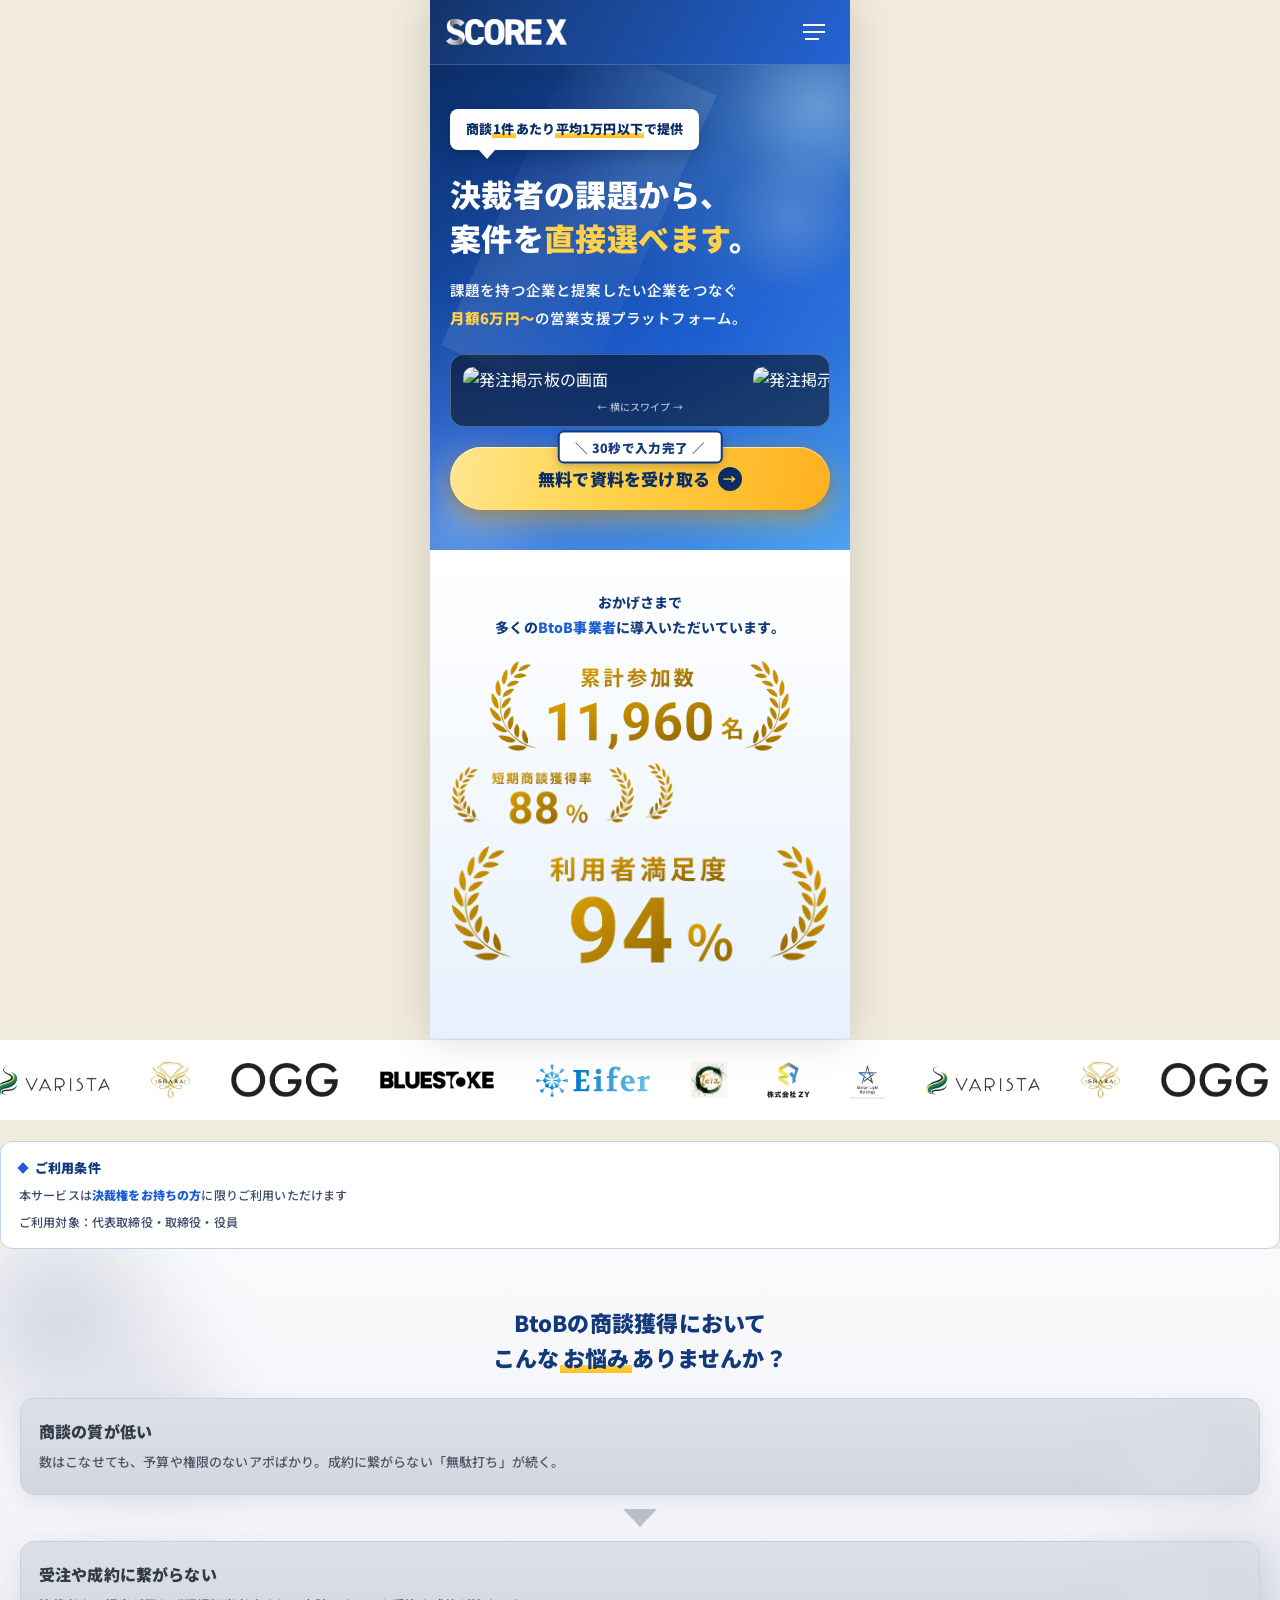
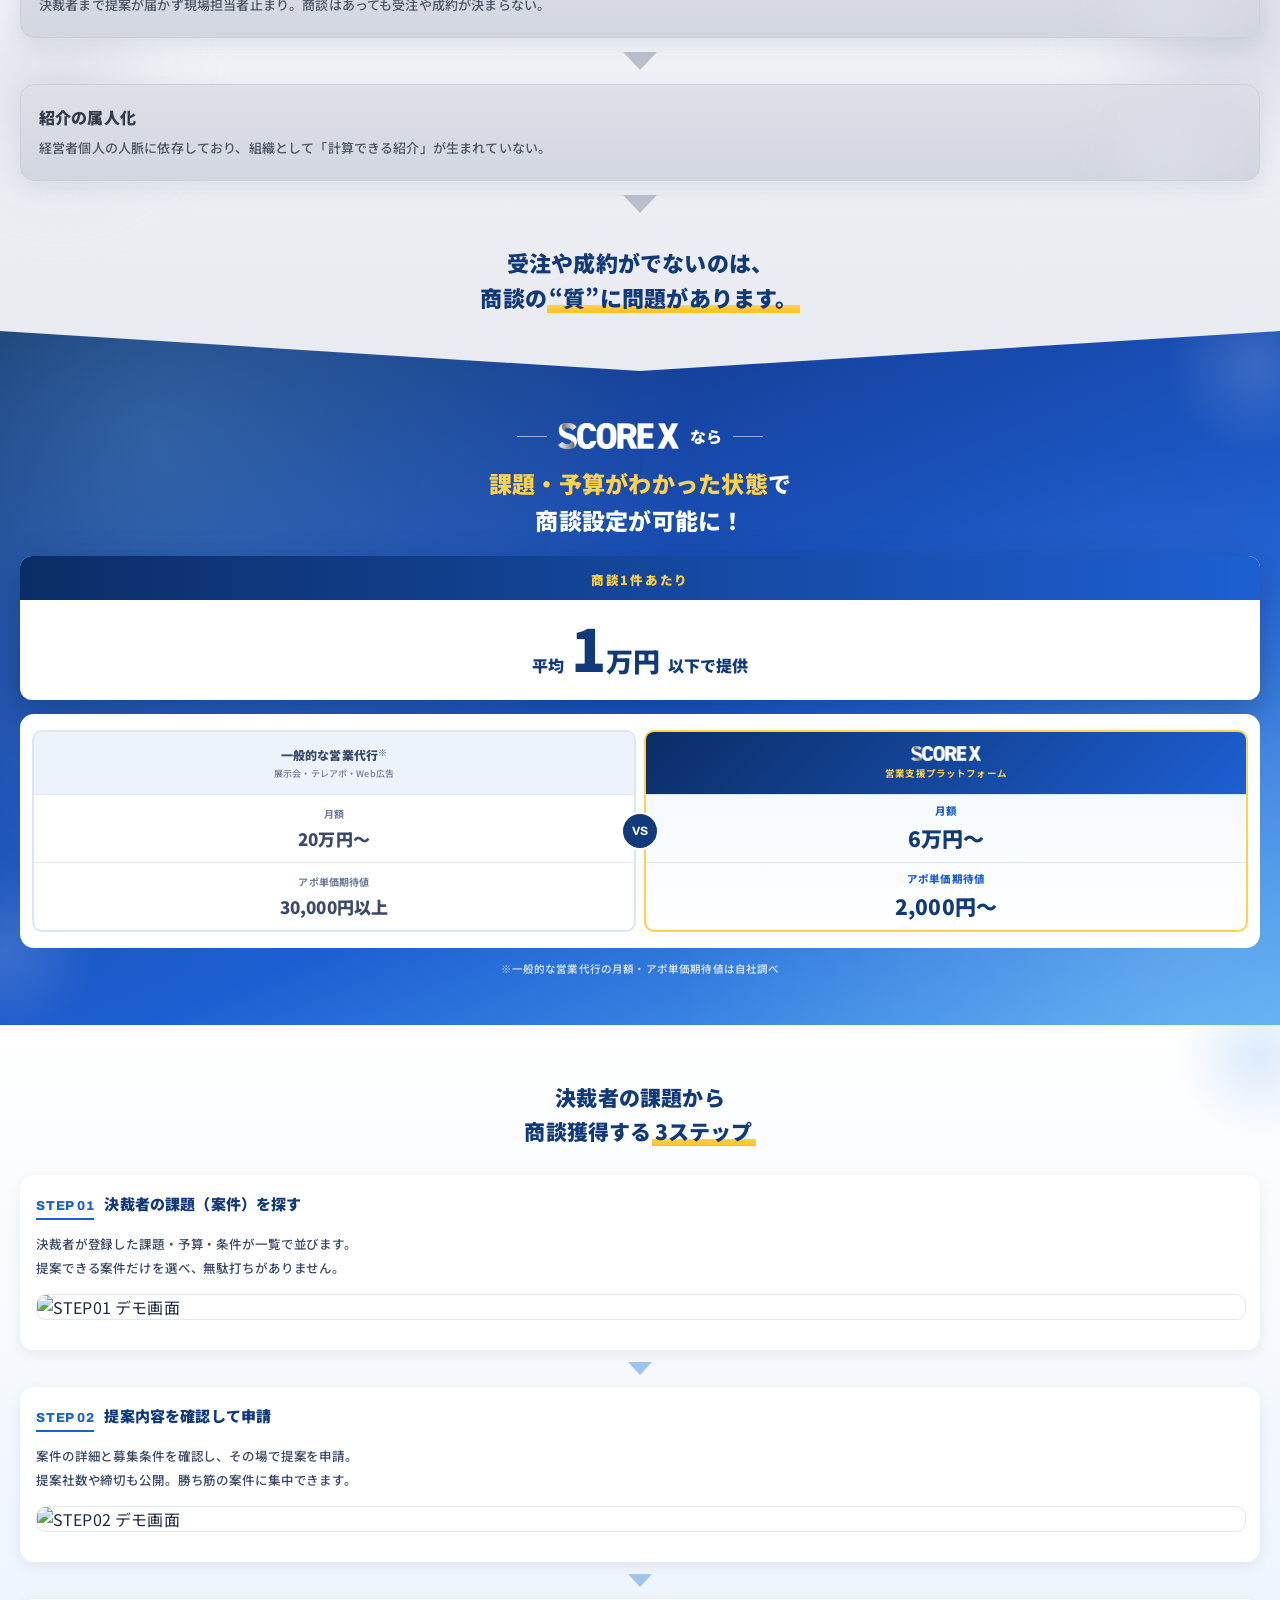
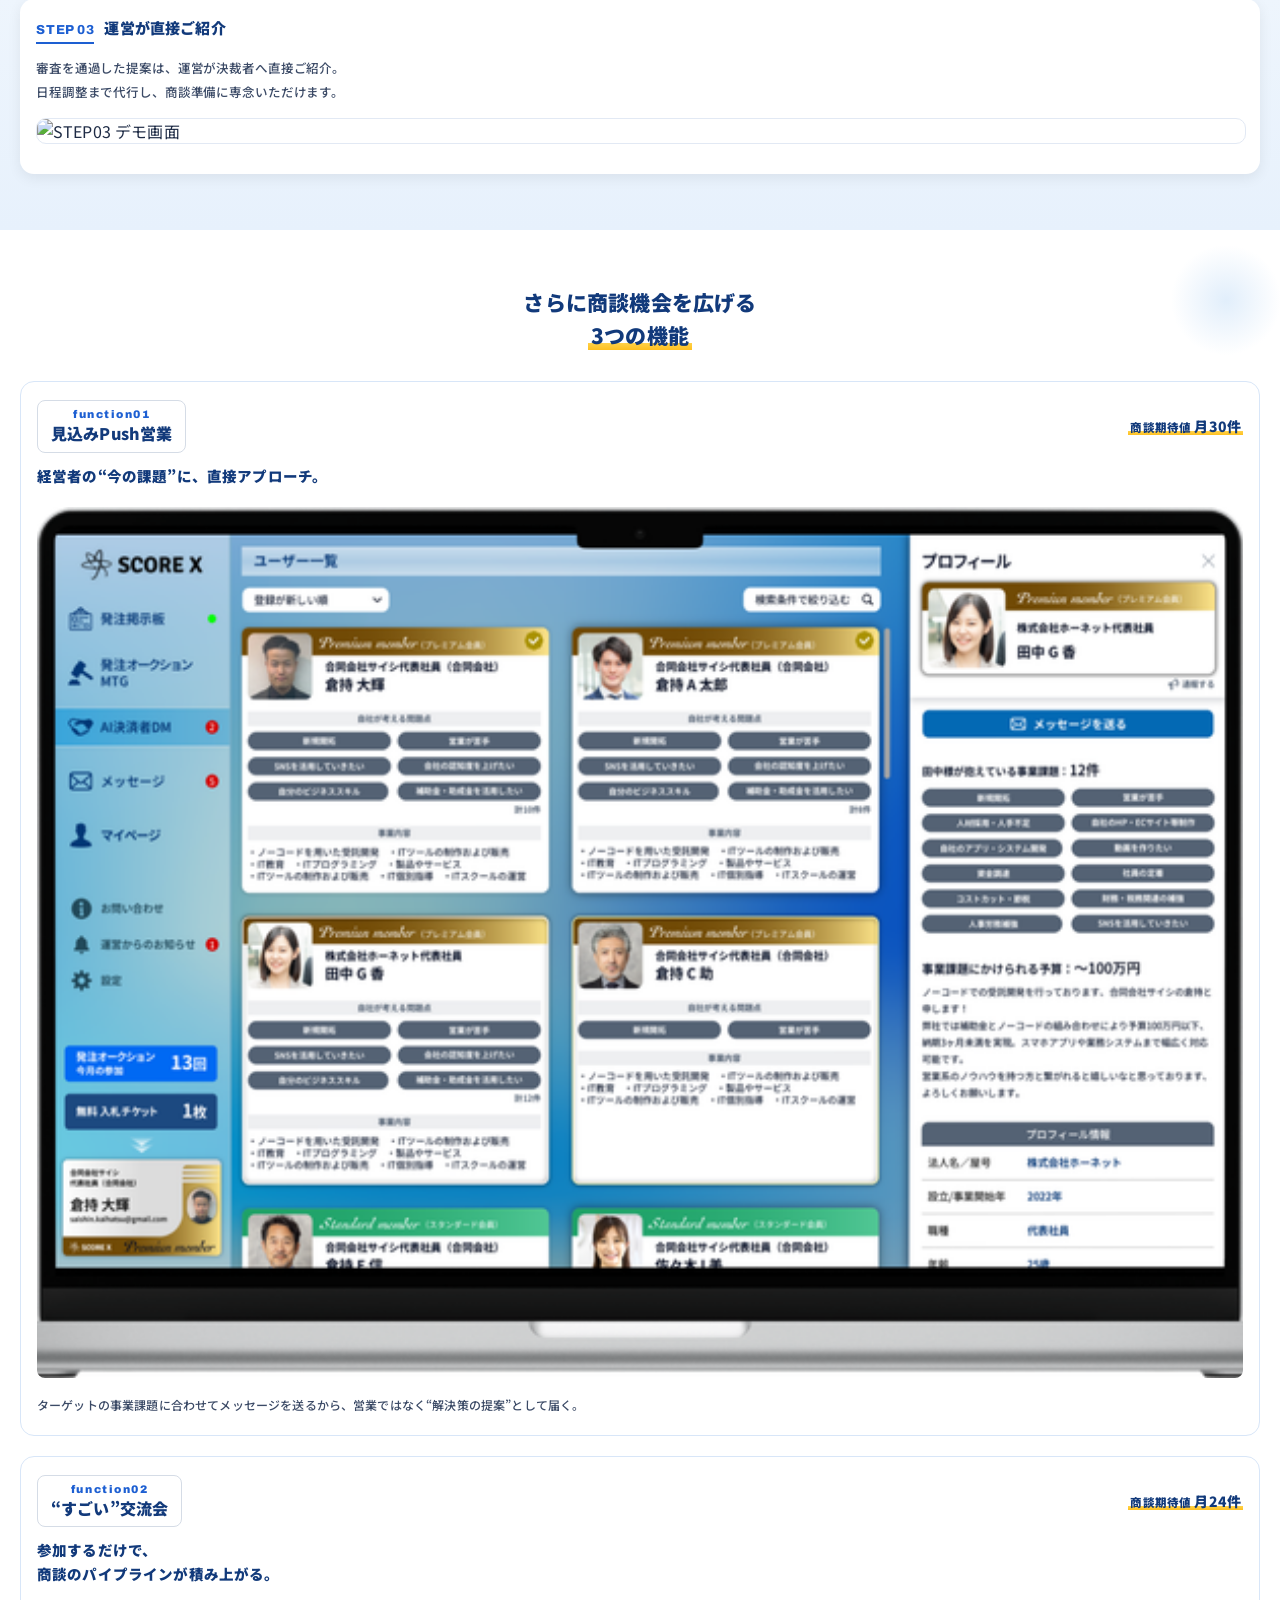
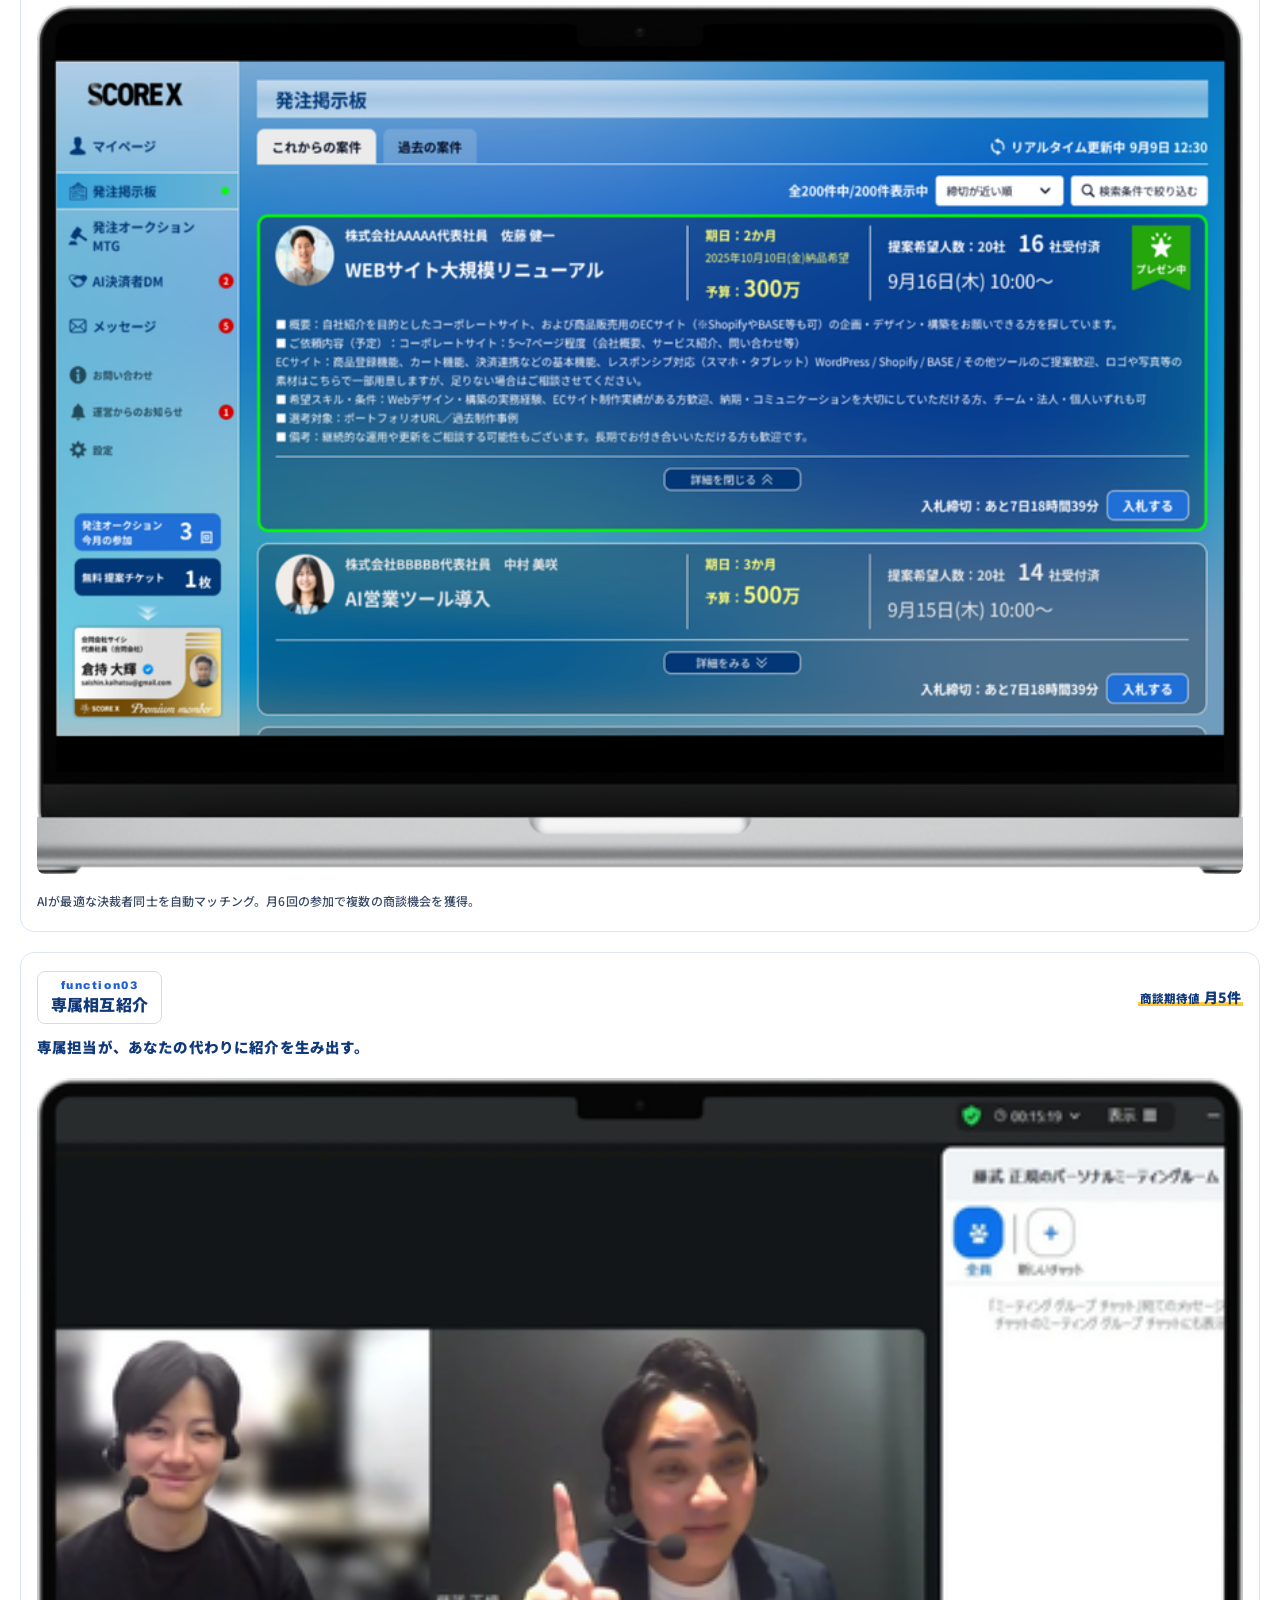
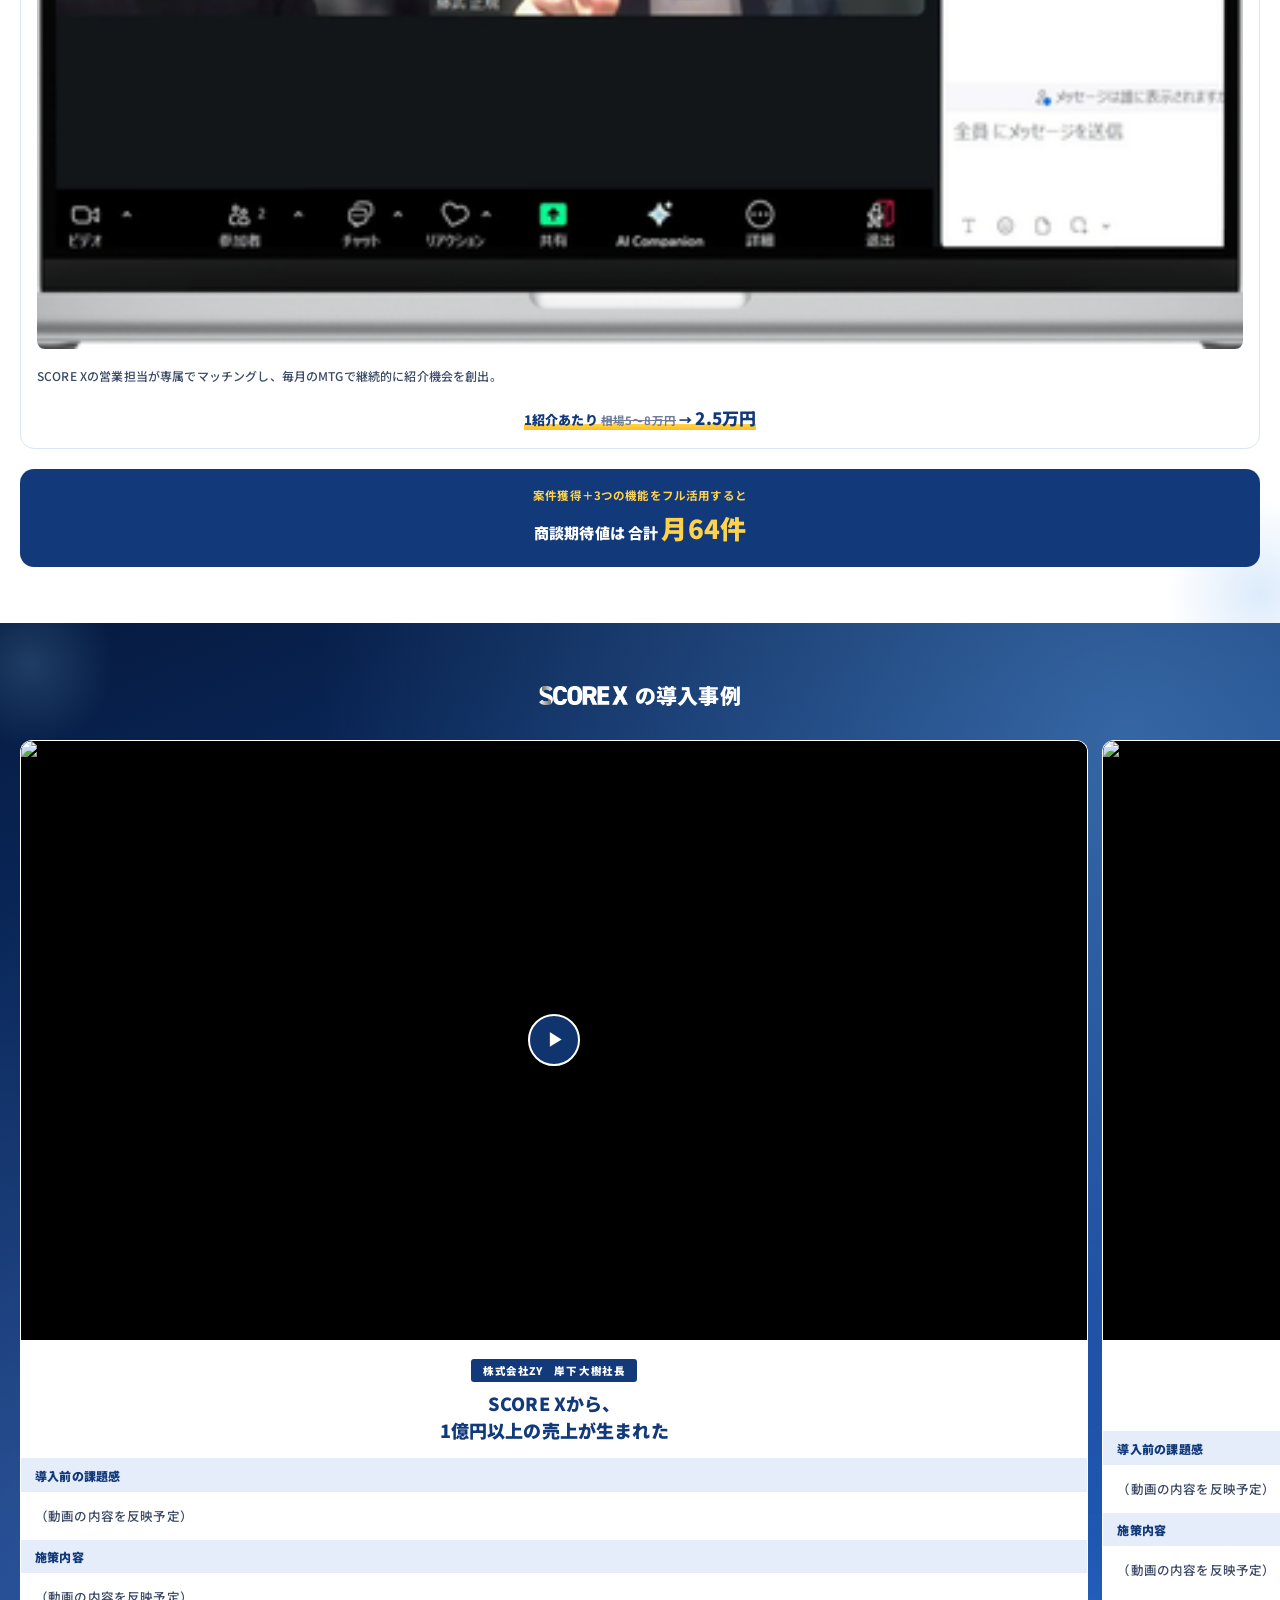
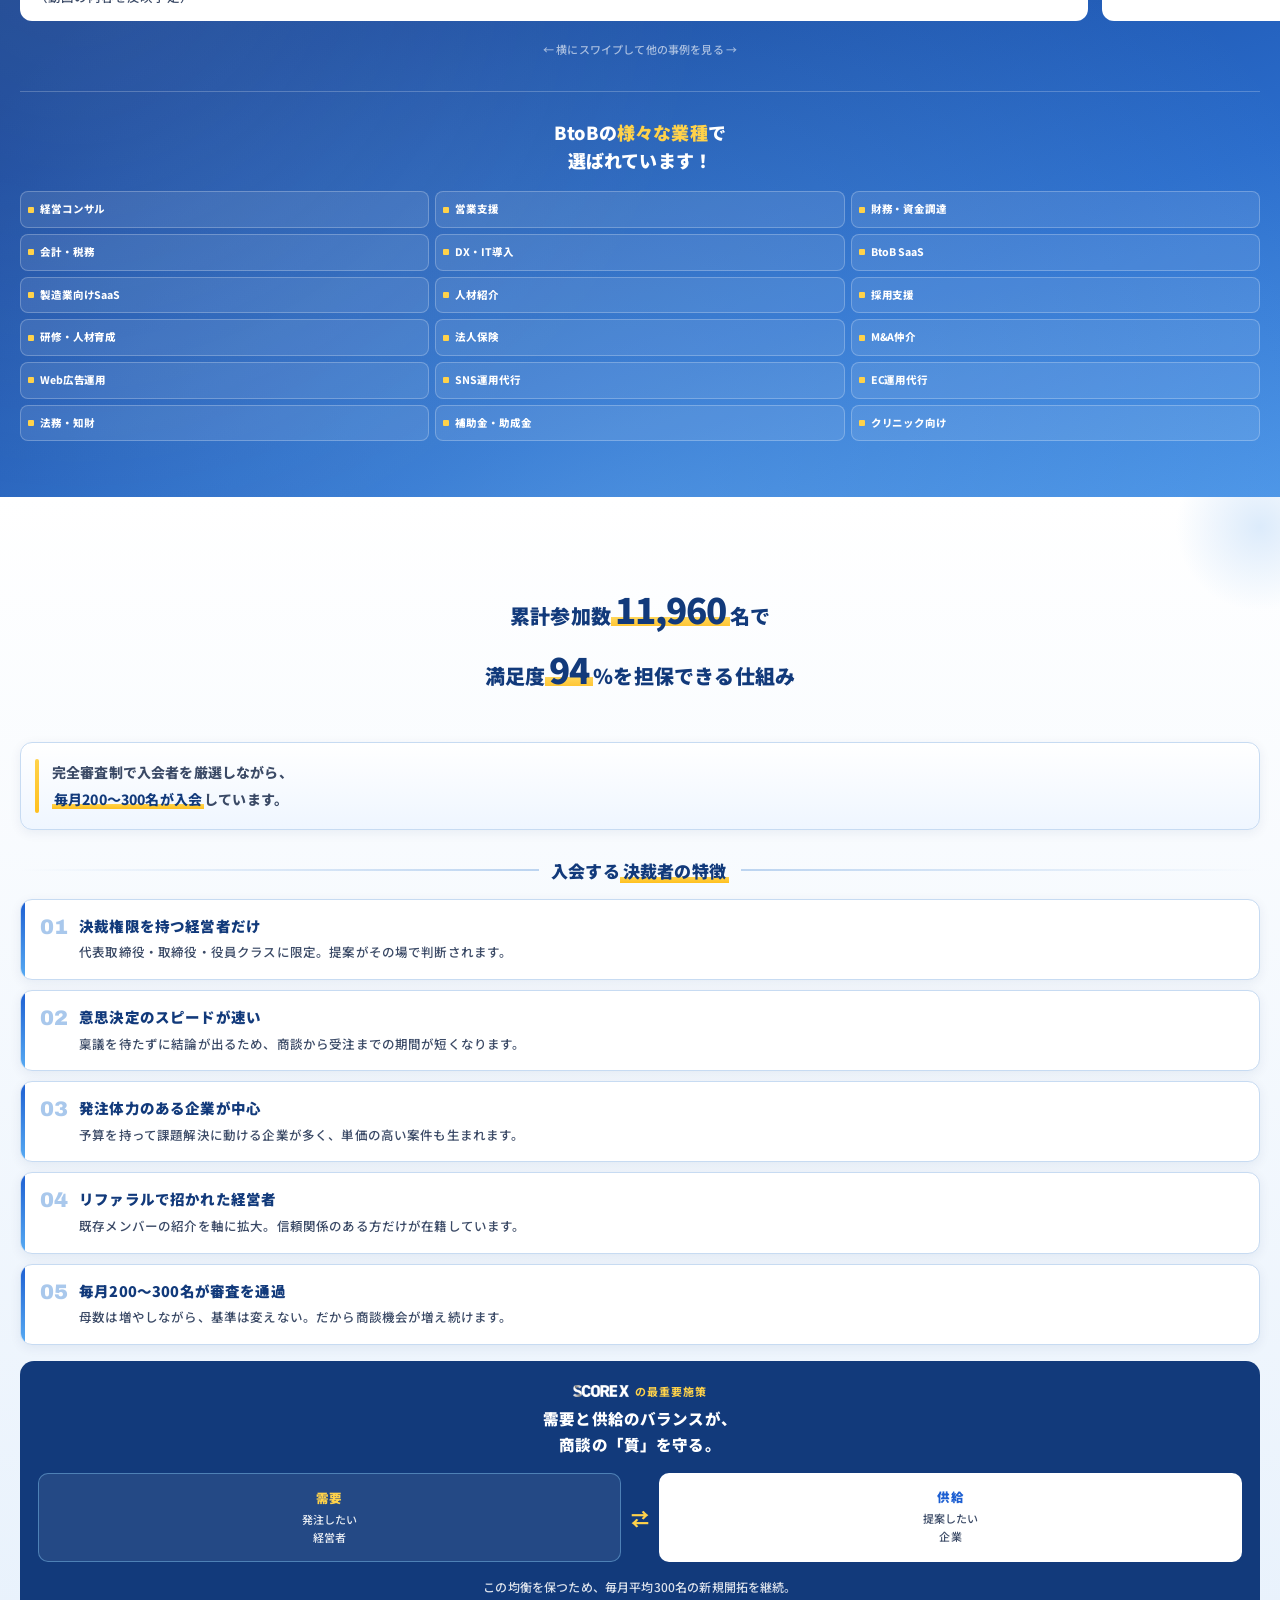
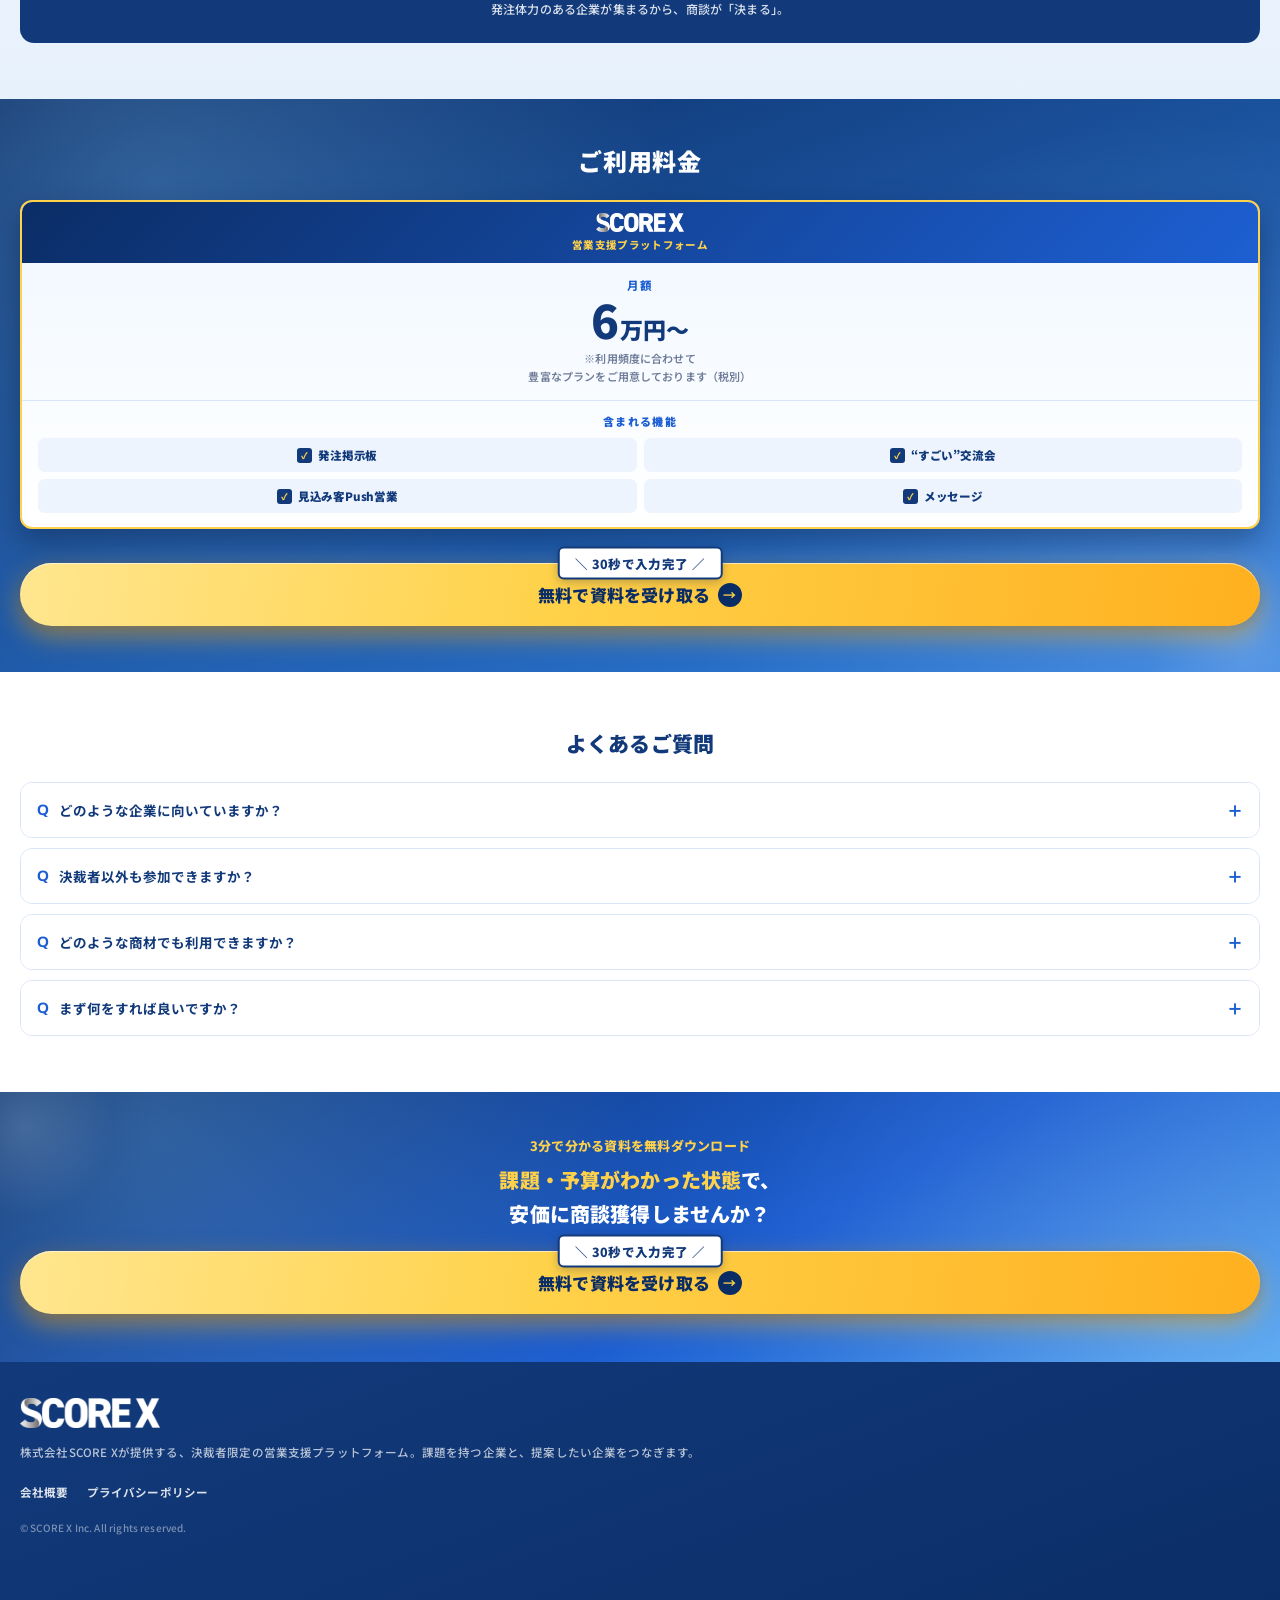
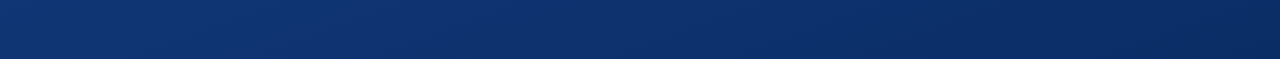
==== index.html @ 77ccdbba "Copy tweaks, CTA ribbon restyle, authority section update, feature card restructure Co-Authored-By: " ====
<!DOCTYPE html>
<html lang="ja">
<head>
<meta charset="UTF-8">
<meta name="viewport" content="width=device-width, initial-scale=1">
<title>SCORE X｜決裁者の課題から商談獲得できる営業支援プラットフォーム</title>
<link rel="preconnect" href="https://fonts.googleapis.com">
<link href="https://fonts.googleapis.com/css2?family=Archivo:wght@600;700;800;900&family=Noto+Sans+JP:wght@400;500;700;900&display=swap" rel="stylesheet">
<link rel="stylesheet" href="css/style.css">
</head>
<body>
<div style="max-width:420px;margin:0 auto;background:#ffffff;box-shadow:0 0 40px rgba(0,0,0,0.15);position:relative">

  <!-- ヘッダー -->
  <header style="position:sticky;top:0;z-index:50;display:flex;align-items:center;justify-content:space-between;padding:12px 16px;background:linear-gradient(120deg,rgba(11,45,102,0.97),rgba(29,95,210,0.97));backdrop-filter:blur(6px);border-bottom:1px solid rgba(255,255,255,0.18)">
    <div style="display:flex;align-items:center;gap:8px">
      <img src="img-logo-black.png" alt="SCORE X" style="height:26px;display:block;filter:invert(1)">
    </div>
    <button id="menuBtn" type="button" aria-label="メニュー" style="width:40px;height:40px;border:none;background:none;display:flex;flex-direction:column;align-items:center;justify-content:center;gap:5px;cursor:pointer">
      <span style="display:block;width:22px;height:2px;background:#fff"></span>
      <span style="display:block;width:22px;height:2px;background:#fff"></span>
      <span style="display:block;width:14px;height:2px;background:#fff;align-self:flex-end;margin-right:9px"></span>
    </button>
  </header>
  <nav id="mobileMenu" style="display:none;position:sticky;top:56px;z-index:49;background:#123A7B;color:#fff;padding:8px 0">
      <div style="display:flex;flex-direction:column">
        <a href="#problem" style="color:#fff;padding:13px 20px;border-bottom:1px solid rgba(255,255,255,0.12);font-size:14px;font-weight:700">よくあるお悩み</a>
        <a href="#solution" style="color:#fff;padding:13px 20px;border-bottom:1px solid rgba(255,255,255,0.12);font-size:14px;font-weight:700;display:flex;align-items:center;gap:5px"><img src="img-logo-black.png" alt="SCORE X" style="height:13px;display:inline-block;vertical-align:0;filter:invert(1)">とは</a>
        <a href="#feature" style="color:#fff;padding:13px 20px;border-bottom:1px solid rgba(255,255,255,0.12);font-size:14px;font-weight:700">商談獲得機能</a>
        <a href="#case" style="color:#fff;padding:13px 20px;border-bottom:1px solid rgba(255,255,255,0.12);font-size:14px;font-weight:700">導入事例</a>
        <a href="#price" style="color:#fff;padding:13px 20px;border-bottom:1px solid rgba(255,255,255,0.12);font-size:14px;font-weight:700">ご利用料金</a>
        <a href="#faq" style="color:#fff;padding:13px 20px;font-size:14px;font-weight:700">よくあるご質問</a>
      </div>
    </nav>

  <!-- FV -->
  <section id="fv" style="position:relative;overflow:hidden;background:linear-gradient(150deg,#0B2D66 0%,#1D5FD2 60%,#4FA3F0 100%);color:#fff;padding:44px 20px 40px">
      <div style="position:absolute;inset:0;pointer-events:none;overflow:hidden">
        <div style="position:absolute;inset:0;background:radial-gradient(circle at 88% 10%,rgba(143,212,255,0.30),transparent 42%),radial-gradient(circle at 5% 95%,rgba(255,255,255,0.14),transparent 38%)"></div>
        <div style="position:absolute;top:-70px;right:-80px;width:220px;height:220px;background:radial-gradient(circle,rgba(255,255,255,0.16),transparent 66%);border-radius:50%"></div>
        <div style="position:absolute;top:-46px;right:-56px;width:172px;height:172px;background:radial-gradient(circle,rgba(143,212,255,0.22),transparent 66%);border-radius:50%"></div>
        <div style="position:absolute;bottom:-90px;left:-90px;width:240px;height:240px;background:radial-gradient(circle,rgba(255,255,255,0.10),transparent 66%);border-radius:50%"></div>
        <div style="position:absolute;bottom:-70px;left:-70px;width:200px;height:200px;background:radial-gradient(circle,rgba(143,212,255,0.16),transparent 66%);border-radius:50%"></div>
        <div style="position:absolute;top:120px;right:24px;width:70px;height:70px;background:radial-gradient(circle,rgba(255,255,255,0.16),transparent 65%);transform:scale(2.2)"></div>
        <span style="position:absolute;top:26px;left:18px;color:rgba(143,212,255,0.8);font-weight:900;font-size:15px"></span>
        <span style="position:absolute;top:52%;right:12px;color:rgba(255,255,255,0.55);font-weight:900;font-size:13px"></span>
        <div style="position:absolute;top:0;left:34%;width:150px;height:340px;background:linear-gradient(115deg,rgba(255,255,255,0) 0%,rgba(255,255,255,0.10) 50%,rgba(255,255,255,0) 100%);transform:rotate(24deg);transform-origin:top"></div>
      </div>
    <div style="position:relative">
      <p style="margin:0 0 22px;position:relative;display:inline-block;background:#fff;border-radius:8px;padding:10px 16px;font-size:13px;font-weight:900;color:#0B2D66;letter-spacing:0.01em;line-height:1.6;box-shadow:0 6px 18px rgba(4,18,50,0.28)">商談<span style="background:linear-gradient(transparent 76%,#FFD24A 76%,#FFC01F 100%);padding:0 1px">1件</span>あたり<span style="background:linear-gradient(transparent 76%,#FFD24A 76%,#FFC01F 100%);padding:0 1px">平均1万円以下</span>で提供<span style="position:absolute;left:28px;bottom:-9px;width:0;height:0;border-left:9px solid transparent;border-right:9px solid transparent;border-top:10px solid #fff"></span></p>
      <h1 style="margin:0 0 16px;font-size:31px;font-weight:900;line-height:1.42;letter-spacing:0.01em;text-wrap:pretty">決裁者の課題から、<br>案件を<span style="color:#FFD24A">直接選べます</span>。</h1>
      <p style="margin:0 0 22px;font-size:14.5px;line-height:1.95;font-weight:600;color:rgba(255,255,255,0.96)">課題を持つ企業と提案したい企業をつなぐ<br><strong style="color:#FFD24A;font-weight:900">月額6万円〜</strong>の営業支援プラットフォーム。</p>
      <!-- 案件デモスライド -->
      <div style="position:relative;border-radius:14px;background:rgba(0,0,0,0.5);border:1px solid rgba(255,255,255,0.25);padding:12px 0;margin-bottom:20px">
        <div style="display:flex;gap:10px;overflow-x:auto;scroll-snap-type:x mandatory;padding:0 12px;-webkit-overflow-scrolling:touch">
          <img src="https://drive.google.com/thumbnail?id=1TG11mM8Kn8bhSpyOTtDHSKRsHcesLa_C&amp;sz=w1000" alt="発注掲示板の画面" style="width:280px;border-radius:10px;flex-shrink:0;display:block;scroll-snap-align:center">
          <img src="https://drive.google.com/thumbnail?id=1TG11mM8Kn8bhSpyOTtDHSKRsHcesLa_C&amp;sz=w1000" alt="発注掲示板の画面" style="width:280px;border-radius:10px;flex-shrink:0;display:block;scroll-snap-align:center">
          <img src="https://drive.google.com/thumbnail?id=1TG11mM8Kn8bhSpyOTtDHSKRsHcesLa_C&amp;sz=w1000" alt="発注掲示板の画面" style="width:280px;border-radius:10px;flex-shrink:0;display:block;scroll-snap-align:center">
          <img src="https://drive.google.com/thumbnail?id=1TG11mM8Kn8bhSpyOTtDHSKRsHcesLa_C&amp;sz=w1000" alt="発注掲示板の画面" style="width:280px;border-radius:10px;flex-shrink:0;display:block;scroll-snap-align:center">
        </div>
        <p style="margin:8px 0 0;text-align:center;font-size:10px;color:rgba(255,255,255,0.65)">← 横にスワイプ →</p>
      </div>
        <div style="position:relative;margin-top:20px">
          <span style="position:absolute;top:0;left:50%;transform:translate(-50%,-50%);z-index:2;display:inline-block;background:#fff;color:#123A7B;border:2px solid #123A7B;font-size:12.5px;font-weight:900;letter-spacing:0.03em;padding:5px 15px;border-radius:6px;box-shadow:0 3px 10px rgba(6,26,66,0.25);white-space:nowrap">＼ 30秒で入力完了 ／</span>
        <a href="form.html" style="display:flex;align-items:center;justify-content:center;gap:8px;background:linear-gradient(100deg,#FFE68F 0%,#FFD24A 42%,#FFB01F 100%);color:#0B2D66;font-size:17px;font-weight:900;letter-spacing:0.01em;padding:19px 22px;border-radius:100px;box-shadow:0 10px 26px rgba(255,168,10,0.5),0 3px 10px rgba(6,26,66,0.22),inset 0 1px 0 rgba(255,255,255,0.6)" class="cta">無料で資料を受け取る<span style="display:inline-flex;width:24px;height:24px;border-radius:50%;background:#0B2D66;color:#FFD24A;align-items:center;justify-content:center;font-size:13px;font-weight:700;flex-shrink:0">→</span></a>
      </div>
    </div>
  </section>

  <!-- 権威性 -->
  <section style="padding:40px 20px 36px;background:linear-gradient(180deg,#FFFFFF 0%,#E7F1FC 100%);border-bottom:1px solid #E2E9F4">
    <p style="margin:0 0 18px;text-align:center;font-size:14px;font-weight:800;line-height:1.75;color:#123A7B">おかげさまで<br>多くの<strong style="color:#1D5FD2">BtoB事業者</strong>に導入いただいています。</p>
    <div style="display:flex;flex-direction:column;gap:8px;margin-bottom:22px">
      <div style="padding:4px 0;text-align:center">
        <img src="img-stat-members.png" alt="累計参加数 11,960名" style="width:100%;max-width:300px;display:block;margin:0 auto">
      </div>
      <div style="display:grid;grid-template-columns:1fr 1fr;gap:8px">
        <div style="padding:4px 2px;display:flex;align-items:center;justify-content:center">
          <img src="img-stat-rate.png" alt="短期商談獲得率 88%" style="width:100%;display:block">
        </div>
          <img src="img-laurel-r.png" alt="" style="height:64px;display:block;flex-shrink:0">
        </div>
        <div style="padding:4px 2px;display:flex;align-items:center;justify-content:center">
          <img src="img-stat-3.png" alt="利用者満足度 94%" style="width:100%;display:block">
        </div>
      </div>
    </div>
    <div style="overflow:hidden;margin:0 -20px 20px;padding:4px 0;border-top:1px solid #E2E9F4;border-bottom:1px solid #E2E9F4;background:#fff">
      <div style="display:flex;gap:10px;width:max-content;animation:marquee 26s linear infinite;padding:10px 0;align-items:center">
        <div style="height:52px;padding:6px 14px;background:#fff;display:flex;align-items:center;justify-content:center;box-sizing:border-box"><img src="img-logo-varista.png" alt="導入企業ロゴ" style="max-height:38px;max-width:118px;display:block"></div>
        <div style="height:52px;padding:6px 14px;background:#fff;display:flex;align-items:center;justify-content:center;box-sizing:border-box"><img src="img-logo-shara.png" alt="導入企業ロゴ" style="max-height:38px;max-width:118px;display:block"></div>
        <div style="height:52px;padding:6px 14px;background:#fff;display:flex;align-items:center;justify-content:center;box-sizing:border-box"><img src="img-logo-ogg.png" alt="導入企業ロゴ" style="max-height:38px;max-width:118px;display:block"></div>
        <div style="height:52px;padding:6px 14px;background:#fff;display:flex;align-items:center;justify-content:center;box-sizing:border-box"><img src="img-logo-bluestoke.png" alt="導入企業ロゴ" style="max-height:38px;max-width:118px;display:block"></div>
        <div style="height:52px;padding:6px 14px;background:#fff;display:flex;align-items:center;justify-content:center;box-sizing:border-box"><img src="img-logo-eifer.png" alt="導入企業ロゴ" style="max-height:38px;max-width:118px;display:block"></div>
        <div style="height:52px;padding:6px 14px;background:#fff;display:flex;align-items:center;justify-content:center;box-sizing:border-box"><img src="img-logo-tera.png" alt="導入企業ロゴ" style="max-height:38px;max-width:118px;display:block"></div>
        <div style="height:52px;padding:6px 14px;background:#fff;display:flex;align-items:center;justify-content:center;box-sizing:border-box"><img src="img-logo-zy.png" alt="導入企業ロゴ" style="max-height:38px;max-width:118px;display:block"></div>
        <div style="height:52px;padding:6px 14px;background:#fff;display:flex;align-items:center;justify-content:center;box-sizing:border-box"><img src="img-logo-stellar.png" alt="導入企業ロゴ" style="max-height:38px;max-width:118px;display:block"></div>
        <div style="height:52px;padding:6px 14px;background:#fff;display:flex;align-items:center;justify-content:center;box-sizing:border-box"><img src="img-logo-varista.png" alt="導入企業ロゴ" style="max-height:38px;max-width:118px;display:block"></div>
        <div style="height:52px;padding:6px 14px;background:#fff;display:flex;align-items:center;justify-content:center;box-sizing:border-box"><img src="img-logo-shara.png" alt="導入企業ロゴ" style="max-height:38px;max-width:118px;display:block"></div>
        <div style="height:52px;padding:6px 14px;background:#fff;display:flex;align-items:center;justify-content:center;box-sizing:border-box"><img src="img-logo-ogg.png" alt="導入企業ロゴ" style="max-height:38px;max-width:118px;display:block"></div>
        <div style="height:52px;padding:6px 14px;background:#fff;display:flex;align-items:center;justify-content:center;box-sizing:border-box"><img src="img-logo-bluestoke.png" alt="導入企業ロゴ" style="max-height:38px;max-width:118px;display:block"></div>
        <div style="height:52px;padding:6px 14px;background:#fff;display:flex;align-items:center;justify-content:center;box-sizing:border-box"><img src="img-logo-eifer.png" alt="導入企業ロゴ" style="max-height:38px;max-width:118px;display:block"></div>
        <div style="height:52px;padding:6px 14px;background:#fff;display:flex;align-items:center;justify-content:center;box-sizing:border-box"><img src="img-logo-tera.png" alt="導入企業ロゴ" style="max-height:38px;max-width:118px;display:block"></div>
        <div style="height:52px;padding:6px 14px;background:#fff;display:flex;align-items:center;justify-content:center;box-sizing:border-box"><img src="img-logo-zy.png" alt="導入企業ロゴ" style="max-height:38px;max-width:118px;display:block"></div>
        <div style="height:52px;padding:6px 14px;background:#fff;display:flex;align-items:center;justify-content:center;box-sizing:border-box"><img src="img-logo-stellar.png" alt="導入企業ロゴ" style="max-height:38px;max-width:118px;display:block"></div>
      </div>
    </div>
    <div style="background:#fff;border:1.5px solid #BCD4F0;border-radius:12px;padding:16px 18px">
      <p style="margin:0 0 8px;font-size:13px;font-weight:900;color:#123A7B;display:flex;align-items:center;gap:8px"><span style="width:8px;height:8px;background:#1D5FD2;transform:rotate(45deg);flex-shrink:0"></span>ご利用条件</p>
      <p style="margin:0 0 6px;font-size:12px;line-height:1.7;color:#3B4A66">本サービスは<strong style="color:#1D5FD2">決裁権をお持ちの方</strong>に限りご利用いただけます</p>
      <p style="margin:0;font-size:12px;line-height:1.7;color:#3B4A66">ご利用対象：代表取締役・取締役・役員</p>
    </div>
  </section>

  <!-- 悩み -->
  <section id="problem" style="position:relative;overflow:hidden;padding:56px 20px 0;background:linear-gradient(180deg,#FAFAFC 0%,#EFF1F6 62%,#E9EBF1 100%)">
      <div style="position:absolute;inset:0;pointer-events:none;overflow:hidden">
        <div style="position:absolute;top:-80px;left:-90px;width:300px;height:300px;background:radial-gradient(circle,#CFD4DE,transparent 66%);border-radius:50%;filter:blur(30px)"></div>
        <div style="position:absolute;top:60px;left:40px;width:220px;height:220px;background:radial-gradient(circle,#D8DCE5,transparent 64%);border-radius:50%;filter:blur(34px)"></div>
        <div style="position:absolute;top:230px;right:-90px;width:290px;height:290px;background:radial-gradient(circle,#CDD2DD,transparent 66%);border-radius:50%;filter:blur(32px)"></div>
        <div style="position:absolute;bottom:120px;left:-60px;width:240px;height:240px;background:radial-gradient(circle,#D5D9E2,transparent 64%);border-radius:50%;filter:blur(36px)"></div>
        <span style="position:absolute;top:26px;right:22px;color:#BCD4F0;font-weight:900;font-size:15px"></span>
      </div>
    <div style="position:relative">
      <h2 style="margin:0 0 22px;text-align:center;font-size:22px;font-weight:900;line-height:1.6;letter-spacing:0.01em;color:#123A7B;text-wrap:pretty">BtoBの商談獲得において<br>こんな<span style="color:#123A7B;background:linear-gradient(transparent 76%,#FFD24A 76%,#FFC01F 100%);padding:0 3px">お悩み</span>ありませんか？</h2>
      <div style="display:flex;flex-direction:column;gap:12px;margin-bottom:20px">
        <div style="position:relative;overflow:hidden;background:linear-gradient(180deg,#DDE0E7 0%,#D2D6DF 100%);border:1px solid #CBD0DA;border-radius:14px;padding:20px 18px;box-shadow:0 6px 22px rgba(58,67,84,0.09);backdrop-filter:blur(3px)">
          <div style="position:absolute;top:-40px;right:-34px;width:170px;height:170px;background:radial-gradient(circle,#D6DAE3,transparent 64%);border-radius:50%;filter:blur(22px);pointer-events:none"></div>
          <div style="position:absolute;bottom:-46px;right:26px;width:140px;height:140px;background:radial-gradient(circle,#DCE0E8,transparent 62%);border-radius:50%;filter:blur(24px);pointer-events:none"></div>
          <div style="position:relative">
            <p style="margin:0 0 7px;font-size:16px;font-weight:900;line-height:1.5;color:#333B49;letter-spacing:0.01em">商談の質が低い</p>
            <p style="margin:0;font-size:13px;font-weight:500;line-height:1.85;color:#4E5666">数はこなせても、予算や権限のないアポばかり。成約に繋がらない「無駄打ち」が続く。</p>
          </div>
        </div>
        <div style="display:flex;justify-content:center;padding:2px 0"><span style="width:0;height:0;border-left:17px solid transparent;border-right:17px solid transparent;border-top:18px solid #B9BFCB"></span></div>
        <div style="position:relative;overflow:hidden;background:linear-gradient(180deg,#DDE0E7 0%,#D2D6DF 100%);border:1px solid #CBD0DA;border-radius:14px;padding:20px 18px;box-shadow:0 6px 22px rgba(58,67,84,0.09);backdrop-filter:blur(3px)">
          <div style="position:absolute;top:-40px;right:-34px;width:170px;height:170px;background:radial-gradient(circle,#D6DAE3,transparent 64%);border-radius:50%;filter:blur(22px);pointer-events:none"></div>
          <div style="position:absolute;bottom:-46px;right:26px;width:140px;height:140px;background:radial-gradient(circle,#DCE0E8,transparent 62%);border-radius:50%;filter:blur(24px);pointer-events:none"></div>
          <div style="position:relative">
            <p style="margin:0 0 7px;font-size:16px;font-weight:900;line-height:1.5;color:#333B49;letter-spacing:0.01em">受注や成約に繋がらない</p>
            <p style="margin:0;font-size:13px;font-weight:500;line-height:1.85;color:#4E5666">決裁者まで提案が届かず現場担当者止まり。商談はあっても受注や成約が決まらない。</p>
          </div>
        </div>
        <div style="display:flex;justify-content:center;padding:2px 0"><span style="width:0;height:0;border-left:17px solid transparent;border-right:17px solid transparent;border-top:18px solid #B9BFCB"></span></div>
        <div style="position:relative;overflow:hidden;background:linear-gradient(180deg,#DDE0E7 0%,#D2D6DF 100%);border:1px solid #CBD0DA;border-radius:14px;padding:20px 18px;box-shadow:0 6px 22px rgba(58,67,84,0.09);backdrop-filter:blur(3px)">
          <div style="position:absolute;top:-40px;right:-34px;width:170px;height:170px;background:radial-gradient(circle,#D6DAE3,transparent 64%);border-radius:50%;filter:blur(22px);pointer-events:none"></div>
          <div style="position:absolute;bottom:-46px;right:26px;width:140px;height:140px;background:radial-gradient(circle,#DCE0E8,transparent 62%);border-radius:50%;filter:blur(24px);pointer-events:none"></div>
          <div style="position:relative">
            <p style="margin:0 0 7px;font-size:16px;font-weight:900;line-height:1.5;color:#333B49;letter-spacing:0.01em">紹介の属人化</p>
            <p style="margin:0;font-size:13px;font-weight:500;line-height:1.85;color:#4E5666">経営者個人の人脈に依存しており、組織として「計算できる紹介」が生まれていない。</p>
          </div>
        </div>
        <div style="display:flex;justify-content:center;padding:2px 0"><span style="width:0;height:0;border-left:17px solid transparent;border-right:17px solid transparent;border-top:18px solid #B9BFCB"></span></div>
      </div>
    </div>
    <div style="position:relative;margin:2px -20px 0;background:transparent;color:#123A7B;padding:10px 24px 16px;text-align:center">
      <p style="margin:0;font-size:22px;font-weight:900;line-height:1.6;letter-spacing:0.01em;text-wrap:pretty">受注や成約がでないのは、<br>商談の<span style="color:#123A7B;font-weight:900;background:linear-gradient(transparent 76%,#FFD24A 76%,#FFC01F 100%);padding:0 2px;-webkit-box-decoration-break:clone;box-decoration-break:clone">“質”に問題があります。</span></p>
    </div>
  </section>

  <!-- 解決方針 -->
  <section id="solution" style="position:relative;overflow:hidden;background:linear-gradient(158deg,#0B2D66 0%,#1747A8 32%,#1D5FD2 62%,#57ABF3 100%);color:#fff;padding:92px 20px 48px">
      <div style="position:absolute;top:0;left:0;right:0;height:40px;background:#E9EBF1;-webkit-clip-path:polygon(0 -100%,100% -100%,100% 0,50% 100%,0 0);clip-path:polygon(0 -100%,100% -100%,100% 0,50% 100%,0 0);z-index:4;pointer-events:none"></div>
      <div style="position:absolute;inset:0;pointer-events:none;overflow:hidden">
        <div style="position:absolute;inset:0;background:radial-gradient(circle at 12% 15%,rgba(143,212,255,0.26),transparent 42%),radial-gradient(circle at 92% 88%,rgba(255,255,255,0.12),transparent 38%)"></div>
        <div style="position:absolute;top:-60px;right:-70px;width:190px;height:190px;background:radial-gradient(circle,rgba(255,255,255,0.14),transparent 66%);border-radius:50%"></div>
        <div style="position:absolute;bottom:30px;left:-40px;width:90px;height:90px;background:radial-gradient(circle,rgba(255,255,255,0.14),transparent 65%);transform:scale(2.2)"></div>
        <span style="position:absolute;top:30px;left:20px;color:rgba(255,255,255,0.6);font-weight:900;font-size:14px"></span>
        <span style="position:absolute;bottom:60px;right:20px;color:rgba(143,212,255,0.8);font-weight:900;font-size:15px"></span>
      </div>
    <div style="position:relative">
      <div style="display:flex;align-items:center;justify-content:center;gap:11px;margin:0 0 16px">
        <span style="width:30px;height:1px;background:rgba(255,255,255,0.55)"></span>
        <img src="img-logo-black.png" alt="SCORE X" style="height:26px;display:block;filter:invert(1)">
        <span style="font-size:16px;font-weight:900;color:#fff">なら</span>
        <span style="width:30px;height:1px;background:rgba(255,255,255,0.55)"></span>
      </div>
      <h2 style="margin:0 0 16px;text-align:center;font-size:23px;font-weight:900;line-height:1.62;text-wrap:pretty"><span style="color:#FFD24A">課題・予算がわかった状態</span>で<br>商談設定が可能に！</h2>
      <div style="margin:6px 0 14px;background:#fff;border-radius:12px;box-shadow:0 12px 34px rgba(6,30,80,0.34);overflow:hidden">
        <div style="background:linear-gradient(90deg,#0B2D66,#1D5FD2);padding:10px 8px;text-align:center"><span style="font-size:12.5px;font-weight:900;color:#FFD24A;letter-spacing:0.14em;white-space:nowrap">商談1件あたり</span></div>
        <div style="padding:18px 10px 20px;display:flex;align-items:baseline;justify-content:center;white-space:nowrap">
          <span style="font-size:16px;font-weight:900;color:#123A7B;margin-right:7px">平均</span>
          <span style="font-weight:900;font-size:58px;color:#123A7B;line-height:1;letter-spacing:-0.03em">1</span>
          <span style="font-size:27px;font-weight:900;color:#123A7B;margin:0 7px 0 2px">万円</span>
          <span style="font-size:16px;font-weight:900;color:#123A7B">以下で提供</span>
        </div>
      </div>
      <div style="background:#fff;border-radius:14px;padding:16px 12px;color:#1E2B45">
        <div style="position:relative;display:grid;grid-template-columns:1fr 1fr;gap:8px">
          <div style="border:2px solid #D8E6F8;border-radius:10px;overflow:hidden">
            <div style="height:62px;padding:0 6px;display:flex;flex-direction:column;align-items:center;justify-content:center;box-sizing:border-box;background:#EDF3FB"><p style="margin:0;font-size:12px;font-weight:900;color:#3B4A66">一般的な営業代行<span style="font-size:9px;vertical-align:4px">※</span></p><p style="margin:4px 0 0;font-size:9px;color:#6E7C99">展示会・テレアポ・Web広告</p></div>
            <div style="height:68px;padding:0 6px;display:flex;flex-direction:column;align-items:center;justify-content:center;box-sizing:border-box;border-top:1px solid #E2E9F4"><p style="margin:0 0 5px;font-size:10px;font-weight:700;color:#6E7C99">月額</p><p style="margin:0;font-size:17px;font-weight:900;color:#3B4A66">20万円〜</p></div>
            <div style="height:68px;padding:0 6px;display:flex;flex-direction:column;align-items:center;justify-content:center;box-sizing:border-box;border-top:1px solid #E2E9F4"><p style="margin:0 0 5px;font-size:10px;font-weight:700;color:#6E7C99">アポ単価期待値</p><p style="margin:0;font-size:17px;font-weight:900;color:#3B4A66">30,000円以上</p></div>
          </div>
          <div style="border:2px solid #FFD24A;border-radius:10px;overflow:hidden;background:linear-gradient(180deg,#F0F7FF,#fff)">
            <div style="height:62px;padding:0 6px;display:flex;flex-direction:column;align-items:center;justify-content:center;box-sizing:border-box;background:linear-gradient(135deg,#0B2D66,#1D5FD2)"><img src="img-logo-black.png" alt="SCORE X" style="height:15px;display:block;filter:invert(1)"><p style="margin:5px 0 0;font-size:9.5px;font-weight:700;color:#FFD24A">営業支援プラットフォーム</p></div>
            <div style="height:68px;padding:0 6px;display:flex;flex-direction:column;align-items:center;justify-content:center;box-sizing:border-box;border-top:1px solid #D8E6F8"><p style="margin:0 0 5px;font-size:10.5px;font-weight:800;color:#1D5FD2">月額</p><p style="margin:0;font-size:21px;font-weight:900;color:#123A7B">6万円〜</p></div>
            <div style="height:68px;padding:0 6px;display:flex;flex-direction:column;align-items:center;justify-content:center;box-sizing:border-box;border-top:1px solid #D8E6F8"><p style="margin:0 0 5px;font-size:10.5px;font-weight:800;color:#1D5FD2">アポ単価期待値</p><p style="margin:0;font-size:21px;font-weight:900;color:#123A7B">2,000円〜</p></div>
          </div>
          <span style="position:absolute;top:50%;left:50%;transform:translate(-50%,-50%);width:34px;height:34px;border-radius:50%;background:#123A7B;color:#fff;display:flex;align-items:center;justify-content:center;font-family:'Archivo','Noto Sans JP',sans-serif;font-weight:700;font-size:12px;border:2px solid #fff">VS</span>
        </div>
      </div>
      <p style="margin:12px 0 0;text-align:center;font-size:10.5px;font-weight:600;line-height:1.7;color:rgba(255,255,255,0.78)">※一般的な営業代行の月額・アポ単価期待値は自社調べ</p>
    </div>
  </section>

  <!-- 3ステップ -->
  <section id="feature" style="position:relative;overflow:hidden;padding:56px 20px;background:linear-gradient(180deg,#FFFFFF 0%,#E7F1FC 100%)">
      <div style="position:absolute;inset:0;pointer-events:none;overflow:hidden">
        <div style="position:absolute;top:-60px;right:-70px;width:180px;height:180px;background:radial-gradient(circle,#DCEBFB,transparent 66%);border-radius:50%"></div>
        <span style="position:absolute;top:30px;left:18px;color:#BCD4F0;font-weight:900;font-size:14px"></span>
      </div>
    <div style="position:relative">
      <h2 style="margin:0 0 26px;text-align:center;font-size:21px;font-weight:900;line-height:1.6;color:#123A7B;text-wrap:pretty">決裁者の課題から<br>商談獲得する<span style="background:linear-gradient(transparent 76%,#FFD24A 76%,#FFC01F 100%);padding:0 3px">3ステップ</span></h2>
      <div style="display:flex;flex-direction:column;gap:0">
        <div style="background:#fff;border-radius:14px;padding:18px 16px;box-shadow:0 4px 14px rgba(0,0,0,0.07)">
          <div style="display:flex;align-items:baseline;gap:10px;margin-bottom:12px">
            <span style="flex-shrink:0;font-family:'Archivo','Noto Sans JP',sans-serif;font-weight:800;font-size:13px;line-height:1.5;letter-spacing:0.06em;color:#1D5FD2;border-bottom:2.5px solid #1D5FD2;padding-bottom:2px">STEP 01</span>
            <p style="margin:0;font-size:15px;line-height:1.5;font-weight:900;color:#123A7B">決裁者の課題（案件）を探す</p>
          </div>
          <p style="margin:0 0 14px;font-size:12.5px;font-weight:500;line-height:1.9;letter-spacing:-0.01em;color:#3B4A66">決裁者が登録した課題・予算・条件が一覧で並びます。<br>提案できる案件だけを選べ、無駄打ちがありません。</p>
          <img src="https://drive.google.com/thumbnail?id=1TG11mM8Kn8bhSpyOTtDHSKRsHcesLa_C&amp;sz=w1000" alt="STEP01 デモ画面" style="width:100%;border-radius:10px;display:block;margin-bottom:12px;border:1px solid #E2E9F4">
        </div>
        <div style="display:flex;justify-content:center;padding:12px 0"><span style="width:0;height:0;border-left:12px solid transparent;border-right:12px solid transparent;border-top:13px solid #9FC4EE"></span></div>
        <div style="background:#fff;border-radius:14px;padding:18px 16px;box-shadow:0 4px 14px rgba(0,0,0,0.07)">
          <div style="display:flex;align-items:baseline;gap:10px;margin-bottom:12px">
            <span style="flex-shrink:0;font-family:'Archivo','Noto Sans JP',sans-serif;font-weight:800;font-size:13px;line-height:1.5;letter-spacing:0.06em;color:#1D5FD2;border-bottom:2.5px solid #1D5FD2;padding-bottom:2px">STEP 02</span>
            <p style="margin:0;font-size:15px;line-height:1.5;font-weight:900;color:#123A7B">提案内容を確認して申請</p>
          </div>
          <p style="margin:0 0 14px;font-size:12.5px;font-weight:500;line-height:1.9;letter-spacing:-0.01em;color:#3B4A66">案件の詳細と募集条件を確認し、その場で提案を申請。<br>提案社数や締切も公開。勝ち筋の案件に集中できます。</p>
          <img src="https://drive.google.com/thumbnail?id=1PkRglqh4HtqPnMxqck9MX-f7lFGSHDKS&amp;sz=w1000" alt="STEP02 デモ画面" style="width:100%;border-radius:10px;display:block;margin-bottom:12px;border:1px solid #E2E9F4">
        </div>
        <div style="display:flex;justify-content:center;padding:12px 0"><span style="width:0;height:0;border-left:12px solid transparent;border-right:12px solid transparent;border-top:13px solid #9FC4EE"></span></div>
        <div style="background:#fff;border-radius:14px;padding:18px 16px;box-shadow:0 4px 14px rgba(0,0,0,0.07)">
          <div style="display:flex;align-items:baseline;gap:10px;margin-bottom:12px">
            <span style="flex-shrink:0;font-family:'Archivo','Noto Sans JP',sans-serif;font-weight:800;font-size:13px;line-height:1.5;letter-spacing:0.06em;color:#1D5FD2;border-bottom:2.5px solid #1D5FD2;padding-bottom:2px">STEP 03</span>
            <p style="margin:0;font-size:15px;line-height:1.5;font-weight:900;color:#123A7B">運営が直接ご紹介</p>
          </div>
          <p style="margin:0 0 14px;font-size:12.5px;font-weight:500;line-height:1.9;letter-spacing:-0.01em;color:#3B4A66">審査を通過した提案は、運営が決裁者へ直接ご紹介。<br>日程調整まで代行し、商談準備に専念いただけます。</p>
          <img src="https://drive.google.com/thumbnail?id=14eDDpmW76xbntO4EOwi9Ii0q7_SKh1Xy&amp;sz=w1000" alt="STEP03 デモ画面" style="width:100%;border-radius:10px;display:block;margin-bottom:12px;border:1px solid #E2E9F4">
        </div>
      </div>
    </div>
  </section>

  <!-- 3つの機能 -->
  <section style="position:relative;overflow:hidden;padding:56px 20px;background:#fff">
      <div style="position:absolute;inset:0;pointer-events:none;overflow:hidden">
        <div style="position:absolute;bottom:-70px;right:-80px;width:200px;height:200px;background:radial-gradient(circle,#DCEBFB,transparent 66%);border-radius:50%"></div>
        <div style="position:absolute;top:40px;right:24px;width:60px;height:60px;background:radial-gradient(circle,#E1EEFB,transparent 65%);transform:scale(2)"></div>
      </div>
    <div style="position:relative">
      <h2 style="margin:0 0 28px;text-align:center;font-size:21px;font-weight:900;line-height:1.6;color:#123A7B">さらに商談機会を広げる<br><span style="background:linear-gradient(transparent 76%,#FFD24A 76%,#FFC01F 100%);padding:0 3px">3つの機能</span></h2>
      <div style="display:flex;flex-direction:column;gap:20px">
        <div style="border:1.5px solid #D8E6F8;border-radius:14px;overflow:hidden">
          <div style="padding:18px 16px 14px">
            <div style="display:flex;align-items:center;justify-content:space-between;gap:8px;margin:0 0 11px">
              <div style="flex-shrink:0;background:#fff;border:1.5px solid #D5DCE6;border-radius:8px;padding:8px 13px;text-align:center">
                <p style="margin:0 0 3px;font-family:'Archivo','Noto Sans JP',sans-serif;font-size:11px;font-weight:900;letter-spacing:0.14em;line-height:1;color:#1D5FD2;white-space:nowrap">function01</p>
                <p style="margin:0;font-size:16px;font-weight:900;letter-spacing:0.01em;line-height:1.3;color:#123A7B;white-space:nowrap">見込みPush営業</p>
              </div>
              <p style="margin:0;font-size:11.5px;font-weight:900;color:#123A7B;white-space:nowrap"><span style="background:linear-gradient(transparent 76%,#FFD24A 76%,#FFC01F 100%);padding:0 2px">商談期待値 <span style="font-size:14px">月30件</span></span></p>
            </div>
            <p style="margin:0 0 6px;font-size:14.5px;font-weight:900;color:#123A7B;line-height:1.6">経営者の“今の課題”に、直接アプローチ。</p>
          </div>
          <div style="padding:0 16px 16px"><img src="img-feature-search.png" alt="会員検索の画面" style="width:100%;display:block;border-radius:8px"></div>
          <div style="padding:0 16px 18px">
            <p style="margin:0;font-size:12px;font-weight:500;line-height:1.9;color:#3B4A66">ターゲットの事業課題に合わせてメッセージを送るから、営業ではなく“解決策の提案”として届く。</p>
          </div>
        </div>
        <div style="border:1.5px solid #D8E6F8;border-radius:14px;overflow:hidden">
          <div style="padding:18px 16px 14px">
            <div style="display:flex;align-items:center;justify-content:space-between;gap:8px;margin:0 0 11px">
              <div style="flex-shrink:0;background:#fff;border:1.5px solid #D5DCE6;border-radius:8px;padding:8px 13px;text-align:center">
                <p style="margin:0 0 3px;font-family:'Archivo','Noto Sans JP',sans-serif;font-size:11px;font-weight:900;letter-spacing:0.14em;line-height:1;color:#1D5FD2;white-space:nowrap">function02</p>
                <p style="margin:0;font-size:16px;font-weight:900;letter-spacing:0.01em;line-height:1.3;color:#123A7B;white-space:nowrap">“すごい”交流会</p>
              </div>
              <p style="margin:0;font-size:11.5px;font-weight:900;color:#123A7B;white-space:nowrap"><span style="background:linear-gradient(transparent 76%,#FFD24A 76%,#FFC01F 100%);padding:0 2px">商談期待値 <span style="font-size:14px">月24件</span></span></p>
            </div>
            <p style="margin:0 0 6px;font-size:14.5px;font-weight:900;color:#123A7B;line-height:1.6">参加するだけで、<br>商談のパイプラインが積み上がる。</p>
          </div>
          <div style="padding:0 16px 16px"><img src="img-step-board.png" alt="発注掲示板の画面" style="width:100%;display:block;border-radius:8px"></div>
          <div style="padding:0 16px 18px">
            <p style="margin:0;font-size:12px;font-weight:500;line-height:1.9;color:#3B4A66">AIが最適な決裁者同士を自動マッチング。月6回の参加で複数の商談機会を獲得。</p>
          </div>
        </div>
        <div style="border:1.5px solid #D8E6F8;border-radius:14px;overflow:hidden">
          <div style="padding:18px 16px 14px">
            <div style="display:flex;align-items:center;justify-content:space-between;gap:8px;margin:0 0 11px">
              <div style="flex-shrink:0;background:#fff;border:1.5px solid #D5DCE6;border-radius:8px;padding:8px 13px;text-align:center">
                <p style="margin:0 0 3px;font-family:'Archivo','Noto Sans JP',sans-serif;font-size:11px;font-weight:900;letter-spacing:0.14em;line-height:1;color:#1D5FD2;white-space:nowrap">function03</p>
                <p style="margin:0;font-size:16px;font-weight:900;letter-spacing:0.01em;line-height:1.3;color:#123A7B;white-space:nowrap">専属相互紹介</p>
              </div>
              <p style="margin:0;font-size:11.5px;font-weight:900;color:#123A7B;white-space:nowrap"><span style="background:linear-gradient(transparent 76%,#FFD24A 76%,#FFC01F 100%);padding:0 2px">商談期待値 <span style="font-size:14px">月5件</span></span></p>
            </div>
            <p style="margin:0 0 6px;font-size:14.5px;font-weight:900;color:#123A7B;line-height:1.6">専属担当が、あなたの代わりに紹介を生み出す。</p>
          </div>
          <div style="padding:0 16px 16px"><img src="img-feature-zoom.png" alt="Zoom商談の画面" style="width:100%;display:block;border-radius:8px"></div>
          <div style="padding:0 16px 18px">
            <p style="margin:0;font-size:12px;font-weight:500;line-height:1.9;color:#3B4A66">SCORE Xの営業担当が専属でマッチングし、毎月のMTGで継続的に紹介機会を創出。</p>
          </div>
          <div style="padding:0 16px 18px;text-align:center">
            <span style="display:inline-block;font-weight:900;color:#123A7B;background:linear-gradient(transparent 76%,#FFD24A 76%,#FFC01F 100%);white-space:nowrap;font-size:13px">1紹介あたり <s style="color:#6E7C99;font-weight:700;font-size:11.5px">相場5〜8万円</s> → <span style="font-size:17px">2.5万円</span></span>
          </div>
        </div>
      </div>
      <div style="margin-top:20px;background:#123A7B;border-radius:14px;padding:18px 16px;text-align:center;color:#fff">
        <p style="margin:0 0 4px;font-size:11.5px;font-weight:700;color:#FFD24A">案件獲得＋3つの機能をフル活用すると</p>
        <p style="margin:0;font-size:15px;font-weight:900;line-height:1.6">商談期待値は 合計 <span style="font-size:26px;font-weight:900;color:#FFD24A">月64件</span></p>
      </div>
    </div>
  </section>

  <!-- 導入事例 -->
  <section id="case" style="position:relative;overflow:hidden;background:linear-gradient(158deg,#061A3F 0%,#0B2D66 24%,#16469C 58%,#2A6CCB 82%,#4A93E6 100%);color:#fff;padding:56px 20px">
      <div style="position:absolute;inset:0;pointer-events:none;overflow:hidden">
        <div style="position:absolute;inset:0;background:radial-gradient(circle at 88% 8%,rgba(120,190,255,0.38),transparent 46%),radial-gradient(circle at 6% 62%,rgba(255,255,255,0.10),transparent 42%),radial-gradient(circle at 50% 108%,rgba(143,212,255,0.28),transparent 48%)"></div>
        <div style="position:absolute;top:-50px;left:-60px;width:180px;height:180px;background:radial-gradient(circle,rgba(143,212,255,0.18),transparent 66%);border-radius:50%"></div>
        <span style="position:absolute;bottom:40px;left:20px;color:rgba(143,212,255,0.6);font-weight:900;font-size:14px"></span>
      </div>
    <div style="position:relative">
      <h2 style="margin:0 0 28px;text-align:center;font-size:21px;font-weight:900;line-height:1.55;display:flex;align-items:center;justify-content:center;gap:7px"><img src="img-logo-black.png" alt="SCORE X" style="height:19px;display:inline-block;vertical-align:0;filter:invert(1)">の導入事例</h2>
      <div style="display:flex;gap:14px;overflow-x:auto;scroll-snap-type:x mandatory;margin:0 -20px;padding:0 20px 14px;-webkit-overflow-scrolling:touch">
        <div style="flex:0 0 86%;scroll-snap-align:center;border-radius:12px;overflow:hidden;border:1px solid rgba(255,255,255,0.28);background:#fff">
          <div style="aspect-ratio:16/9;background:#000;position:relative">
            <button type="button" class="yt-btn" data-embed="https://www.youtube.com/embed/WrFEx5l2ZMU?si=QoC1sCzjhUZ9rj5R&amp;autoplay=1&amp;rel=0" aria-label="動画を再生" style="position:absolute;inset:0;width:100%;height:100%;border:none;padding:0;cursor:pointer;background:#000"><img src="https://img.youtube.com/vi/WrFEx5l2ZMU/hqdefault.jpg" alt="導入事例動画" style="position:absolute;inset:0;width:100%;height:100%;object-fit:cover"><span style="position:absolute;top:50%;left:50%;transform:translate(-50%,-50%);width:52px;height:52px;border-radius:50%;background:rgba(18,58,123,0.9);border:2px solid #fff;display:flex;align-items:center;justify-content:center;color:#fff;font-size:18px;padding-left:4px;box-sizing:border-box">▶</span></button>
          </div>
          <div style="background:#fff">
            <div style="padding:16px 14px 14px;text-align:center;border-bottom:1px solid #E4EDF9">
              <p style="margin:0 0 8px;display:inline-block;background:#123A7B;color:#fff;font-size:10.5px;font-weight:900;letter-spacing:0.04em;padding:4px 12px;border-radius:3px">株式会社ZY　岸下 大樹社長</p>
              <p style="margin:0;font-size:18px;font-weight:900;line-height:1.5;color:#123A7B;text-wrap:pretty">SCORE Xから、<br>1億円以上の売上が生まれた</p>
            </div>
            <div style="background:#E4EDF9;padding:8px 14px"><p style="margin:0;font-size:12px;font-weight:900;letter-spacing:0.02em;color:#123A7B">導入前の課題感</p></div>
            <div style="padding:12px 14px"><p style="margin:0;font-size:12.5px;font-weight:500;line-height:1.85;color:#3B4A66">（動画の内容を反映予定）</p></div>
            <div style="background:#E4EDF9;padding:8px 14px"><p style="margin:0;font-size:12px;font-weight:900;letter-spacing:0.02em;color:#123A7B">施策内容</p></div>
            <div style="padding:12px 14px"><p style="margin:0;font-size:12.5px;font-weight:500;line-height:1.85;color:#3B4A66">（動画の内容を反映予定）</p></div>
          </div>
        </div>
        <div style="flex:0 0 86%;scroll-snap-align:center;border-radius:12px;overflow:hidden;border:1px solid rgba(255,255,255,0.28);background:#fff">
          <div style="aspect-ratio:16/9;background:#000;position:relative">
            <button type="button" class="yt-btn" data-embed="https://www.youtube.com/embed/7sUtWEu3TFQ?si=JNPbWm7O8zeIZ4c-&amp;autoplay=1&amp;rel=0" aria-label="動画を再生" style="position:absolute;inset:0;width:100%;height:100%;border:none;padding:0;cursor:pointer;background:#000"><img src="https://img.youtube.com/vi/7sUtWEu3TFQ/hqdefault.jpg" alt="導入事例動画" style="position:absolute;inset:0;width:100%;height:100%;object-fit:cover"><span style="position:absolute;top:50%;left:50%;transform:translate(-50%,-50%);width:52px;height:52px;border-radius:50%;background:rgba(18,58,123,0.9);border:2px solid #fff;display:flex;align-items:center;justify-content:center;color:#fff;font-size:18px;padding-left:4px;box-sizing:border-box">▶</span></button>
          </div>
          <div style="background:#fff">
            <div style="padding:16px 14px 14px;text-align:center;border-bottom:1px solid #E4EDF9">
              <p style="margin:0 0 8px;display:inline-block;background:#123A7B;color:#fff;font-size:10.5px;font-weight:900;letter-spacing:0.04em;padding:4px 12px;border-radius:3px">オージージー合同会社　高野 容一社長</p>
              <p style="margin:0;font-size:18px;font-weight:900;line-height:1.5;color:#123A7B;text-wrap:pretty">投資額の8〜10倍</p>
            </div>
            <div style="background:#E4EDF9;padding:8px 14px"><p style="margin:0;font-size:12px;font-weight:900;letter-spacing:0.02em;color:#123A7B">導入前の課題感</p></div>
            <div style="padding:12px 14px"><p style="margin:0;font-size:12.5px;font-weight:500;line-height:1.85;color:#3B4A66">（動画の内容を反映予定）</p></div>
            <div style="background:#E4EDF9;padding:8px 14px"><p style="margin:0;font-size:12px;font-weight:900;letter-spacing:0.02em;color:#123A7B">施策内容</p></div>
            <div style="padding:12px 14px"><p style="margin:0;font-size:12.5px;font-weight:500;line-height:1.85;color:#3B4A66">（動画の内容を反映予定）</p></div>
          </div>
        </div>
        <div style="flex:0 0 86%;scroll-snap-align:center;border-radius:12px;overflow:hidden;border:1px solid rgba(255,255,255,0.28);background:#fff">
          <div style="aspect-ratio:16/9;background:#000;position:relative">
            <button type="button" class="yt-btn" data-embed="https://www.youtube.com/embed/ZBxfMqef2PQ?si=Kto5COdNyXvIfXgT&amp;autoplay=1&amp;rel=0" aria-label="動画を再生" style="position:absolute;inset:0;width:100%;height:100%;border:none;padding:0;cursor:pointer;background:#000"><img src="https://img.youtube.com/vi/ZBxfMqef2PQ/hqdefault.jpg" alt="導入事例動画" style="position:absolute;inset:0;width:100%;height:100%;object-fit:cover"><span style="position:absolute;top:50%;left:50%;transform:translate(-50%,-50%);width:52px;height:52px;border-radius:50%;background:rgba(18,58,123,0.9);border:2px solid #fff;display:flex;align-items:center;justify-content:center;color:#fff;font-size:18px;padding-left:4px;box-sizing:border-box">▶</span></button>
          </div>
          <div style="background:#fff">
            <div style="padding:16px 14px 14px;text-align:center;border-bottom:1px solid #E4EDF9">
              <p style="margin:0 0 8px;display:inline-block;background:#123A7B;color:#fff;font-size:10.5px;font-weight:900;letter-spacing:0.04em;padding:4px 12px;border-radius:3px">株式会社BLUE STOKE　青木 優也社長</p>
              <p style="margin:0;font-size:18px;font-weight:900;line-height:1.5;color:#123A7B;text-wrap:pretty">導入3週間で<br>120万円の受注</p>
            </div>
            <div style="background:#E4EDF9;padding:8px 14px"><p style="margin:0;font-size:12px;font-weight:900;letter-spacing:0.02em;color:#123A7B">導入前の課題感</p></div>
            <div style="padding:12px 14px"><p style="margin:0;font-size:12.5px;font-weight:500;line-height:1.85;color:#3B4A66">（動画の内容を反映予定）</p></div>
            <div style="background:#E4EDF9;padding:8px 14px"><p style="margin:0;font-size:12px;font-weight:900;letter-spacing:0.02em;color:#123A7B">施策内容</p></div>
            <div style="padding:12px 14px"><p style="margin:0;font-size:12.5px;font-weight:500;line-height:1.85;color:#3B4A66">（動画の内容を反映予定）</p></div>
          </div>
        </div>
        <div style="flex:0 0 86%;scroll-snap-align:center;border-radius:12px;overflow:hidden;border:1px solid rgba(255,255,255,0.28);background:#fff">
          <div style="aspect-ratio:16/9;background:#000;position:relative">
            <button type="button" class="yt-btn" data-embed="https://www.youtube.com/embed/Hxl7M1FHIm8?si=yKoh2hrhfOcyT1Ad&amp;autoplay=1&amp;rel=0" aria-label="動画を再生" style="position:absolute;inset:0;width:100%;height:100%;border:none;padding:0;cursor:pointer;background:#000"><img src="https://img.youtube.com/vi/Hxl7M1FHIm8/hqdefault.jpg" alt="導入事例動画" style="position:absolute;inset:0;width:100%;height:100%;object-fit:cover"><span style="position:absolute;top:50%;left:50%;transform:translate(-50%,-50%);width:52px;height:52px;border-radius:50%;background:rgba(18,58,123,0.9);border:2px solid #fff;display:flex;align-items:center;justify-content:center;color:#fff;font-size:18px;padding-left:4px;box-sizing:border-box">▶</span></button>
          </div>
          <div style="background:#fff">
            <div style="padding:16px 14px 14px;text-align:center;border-bottom:1px solid #E4EDF9">
              <p style="margin:0 0 8px;display:inline-block;background:#123A7B;color:#fff;font-size:10.5px;font-weight:900;letter-spacing:0.04em;padding:4px 12px;border-radius:3px">株式会社Eifer　野尻 悠貴社長</p>
              <p style="margin:0;font-size:18px;font-weight:900;line-height:1.5;color:#123A7B;text-wrap:pretty">約3ヶ月で<br>500万円の売上</p>
            </div>
            <div style="background:#E4EDF9;padding:8px 14px"><p style="margin:0;font-size:12px;font-weight:900;letter-spacing:0.02em;color:#123A7B">導入前の課題感</p></div>
            <div style="padding:12px 14px"><p style="margin:0;font-size:12.5px;font-weight:500;line-height:1.85;color:#3B4A66">（動画の内容を反映予定）</p></div>
            <div style="background:#E4EDF9;padding:8px 14px"><p style="margin:0;font-size:12px;font-weight:900;letter-spacing:0.02em;color:#123A7B">施策内容</p></div>
            <div style="padding:12px 14px"><p style="margin:0;font-size:12.5px;font-weight:500;line-height:1.85;color:#3B4A66">（動画の内容を反映予定）</p></div>
          </div>
        </div>
      </div>
      <p style="margin:6px 0 0;text-align:center;font-size:11px;color:rgba(255,255,255,0.6)">← 横にスワイプして他の事例を見る →</p>
      <div style="margin-top:34px;padding-top:26px;border-top:1px solid rgba(255,255,255,0.22)">
        <h3 style="margin:0 0 16px;text-align:center;font-size:18px;font-weight:900;line-height:1.6;color:#fff">BtoBの<span style="color:#FFD24A">様々な業種</span>で<br>選ばれています！</h3>
        <div style="display:grid;grid-template-columns:1fr 1fr 1fr;gap:6px">
          <div style="display:flex;align-items:center;gap:6px;background:rgba(255,255,255,0.09);border:1px solid rgba(255,255,255,0.24);border-radius:8px;padding:10px 7px"><span style="flex-shrink:0;width:6px;height:6px;background:#FFD24A;border-radius:1px"></span><p style="margin:0;font-size:10.5px;font-weight:800;line-height:1.4;color:#fff;letter-spacing:-0.01em">経営コンサル</p></div>
          <div style="display:flex;align-items:center;gap:6px;background:rgba(255,255,255,0.09);border:1px solid rgba(255,255,255,0.24);border-radius:8px;padding:10px 7px"><span style="flex-shrink:0;width:6px;height:6px;background:#FFD24A;border-radius:1px"></span><p style="margin:0;font-size:10.5px;font-weight:800;line-height:1.4;color:#fff;letter-spacing:-0.01em">営業支援</p></div>
          <div style="display:flex;align-items:center;gap:6px;background:rgba(255,255,255,0.09);border:1px solid rgba(255,255,255,0.24);border-radius:8px;padding:10px 7px"><span style="flex-shrink:0;width:6px;height:6px;background:#FFD24A;border-radius:1px"></span><p style="margin:0;font-size:10.5px;font-weight:800;line-height:1.4;color:#fff;letter-spacing:-0.01em">財務・資金調達</p></div>
          <div style="display:flex;align-items:center;gap:6px;background:rgba(255,255,255,0.09);border:1px solid rgba(255,255,255,0.24);border-radius:8px;padding:10px 7px"><span style="flex-shrink:0;width:6px;height:6px;background:#FFD24A;border-radius:1px"></span><p style="margin:0;font-size:10.5px;font-weight:800;line-height:1.4;color:#fff;letter-spacing:-0.01em">会計・税務</p></div>
          <div style="display:flex;align-items:center;gap:6px;background:rgba(255,255,255,0.09);border:1px solid rgba(255,255,255,0.24);border-radius:8px;padding:10px 7px"><span style="flex-shrink:0;width:6px;height:6px;background:#FFD24A;border-radius:1px"></span><p style="margin:0;font-size:10.5px;font-weight:800;line-height:1.4;color:#fff;letter-spacing:-0.01em">DX・IT導入</p></div>
          <div style="display:flex;align-items:center;gap:6px;background:rgba(255,255,255,0.09);border:1px solid rgba(255,255,255,0.24);border-radius:8px;padding:10px 7px"><span style="flex-shrink:0;width:6px;height:6px;background:#FFD24A;border-radius:1px"></span><p style="margin:0;font-size:10.5px;font-weight:800;line-height:1.4;color:#fff;letter-spacing:-0.01em">BtoB SaaS</p></div>
          <div style="display:flex;align-items:center;gap:6px;background:rgba(255,255,255,0.09);border:1px solid rgba(255,255,255,0.24);border-radius:8px;padding:10px 7px"><span style="flex-shrink:0;width:6px;height:6px;background:#FFD24A;border-radius:1px"></span><p style="margin:0;font-size:10.5px;font-weight:800;line-height:1.4;color:#fff;letter-spacing:-0.01em">製造業向けSaaS</p></div>
          <div style="display:flex;align-items:center;gap:6px;background:rgba(255,255,255,0.09);border:1px solid rgba(255,255,255,0.24);border-radius:8px;padding:10px 7px"><span style="flex-shrink:0;width:6px;height:6px;background:#FFD24A;border-radius:1px"></span><p style="margin:0;font-size:10.5px;font-weight:800;line-height:1.4;color:#fff;letter-spacing:-0.01em">人材紹介</p></div>
          <div style="display:flex;align-items:center;gap:6px;background:rgba(255,255,255,0.09);border:1px solid rgba(255,255,255,0.24);border-radius:8px;padding:10px 7px"><span style="flex-shrink:0;width:6px;height:6px;background:#FFD24A;border-radius:1px"></span><p style="margin:0;font-size:10.5px;font-weight:800;line-height:1.4;color:#fff;letter-spacing:-0.01em">採用支援</p></div>
          <div style="display:flex;align-items:center;gap:6px;background:rgba(255,255,255,0.09);border:1px solid rgba(255,255,255,0.24);border-radius:8px;padding:10px 7px"><span style="flex-shrink:0;width:6px;height:6px;background:#FFD24A;border-radius:1px"></span><p style="margin:0;font-size:10.5px;font-weight:800;line-height:1.4;color:#fff;letter-spacing:-0.01em">研修・人材育成</p></div>
          <div style="display:flex;align-items:center;gap:6px;background:rgba(255,255,255,0.09);border:1px solid rgba(255,255,255,0.24);border-radius:8px;padding:10px 7px"><span style="flex-shrink:0;width:6px;height:6px;background:#FFD24A;border-radius:1px"></span><p style="margin:0;font-size:10.5px;font-weight:800;line-height:1.4;color:#fff;letter-spacing:-0.01em">法人保険</p></div>
          <div style="display:flex;align-items:center;gap:6px;background:rgba(255,255,255,0.09);border:1px solid rgba(255,255,255,0.24);border-radius:8px;padding:10px 7px"><span style="flex-shrink:0;width:6px;height:6px;background:#FFD24A;border-radius:1px"></span><p style="margin:0;font-size:10.5px;font-weight:800;line-height:1.4;color:#fff;letter-spacing:-0.01em">M&amp;A仲介</p></div>
          <div style="display:flex;align-items:center;gap:6px;background:rgba(255,255,255,0.09);border:1px solid rgba(255,255,255,0.24);border-radius:8px;padding:10px 7px"><span style="flex-shrink:0;width:6px;height:6px;background:#FFD24A;border-radius:1px"></span><p style="margin:0;font-size:10.5px;font-weight:800;line-height:1.4;color:#fff;letter-spacing:-0.01em">Web広告運用</p></div>
          <div style="display:flex;align-items:center;gap:6px;background:rgba(255,255,255,0.09);border:1px solid rgba(255,255,255,0.24);border-radius:8px;padding:10px 7px"><span style="flex-shrink:0;width:6px;height:6px;background:#FFD24A;border-radius:1px"></span><p style="margin:0;font-size:10.5px;font-weight:800;line-height:1.4;color:#fff;letter-spacing:-0.01em">SNS運用代行</p></div>
          <div style="display:flex;align-items:center;gap:6px;background:rgba(255,255,255,0.09);border:1px solid rgba(255,255,255,0.24);border-radius:8px;padding:10px 7px"><span style="flex-shrink:0;width:6px;height:6px;background:#FFD24A;border-radius:1px"></span><p style="margin:0;font-size:10.5px;font-weight:800;line-height:1.4;color:#fff;letter-spacing:-0.01em">EC運用代行</p></div>
          <div style="display:flex;align-items:center;gap:6px;background:rgba(255,255,255,0.09);border:1px solid rgba(255,255,255,0.24);border-radius:8px;padding:10px 7px"><span style="flex-shrink:0;width:6px;height:6px;background:#FFD24A;border-radius:1px"></span><p style="margin:0;font-size:10.5px;font-weight:800;line-height:1.4;color:#fff;letter-spacing:-0.01em">法務・知財</p></div>
          <div style="display:flex;align-items:center;gap:6px;background:rgba(255,255,255,0.09);border:1px solid rgba(255,255,255,0.24);border-radius:8px;padding:10px 7px"><span style="flex-shrink:0;width:6px;height:6px;background:#FFD24A;border-radius:1px"></span><p style="margin:0;font-size:10.5px;font-weight:800;line-height:1.4;color:#fff;letter-spacing:-0.01em">補助金・助成金</p></div>
          <div style="display:flex;align-items:center;gap:6px;background:rgba(255,255,255,0.09);border:1px solid rgba(255,255,255,0.24);border-radius:8px;padding:10px 7px"><span style="flex-shrink:0;width:6px;height:6px;background:#FFD24A;border-radius:1px"></span><p style="margin:0;font-size:10.5px;font-weight:800;line-height:1.4;color:#fff;letter-spacing:-0.01em">クリニック向け</p></div>
        </div>
      </div>
    </div>
  </section>

  <!-- 品質担保 -->
  <section style="position:relative;overflow:hidden;padding:56px 20px;background:linear-gradient(180deg,#FFFFFF 0%,#E7F1FC 100%)">
      <div style="position:absolute;inset:0;pointer-events:none;overflow:hidden">
        <div style="position:absolute;top:-60px;right:-70px;width:180px;height:180px;background:radial-gradient(circle,#DCEBFB,transparent 66%);border-radius:50%"></div>
        <span style="position:absolute;bottom:30px;left:20px;color:#BCD4F0;font-weight:900;font-size:14px"></span>
      </div>
    <div style="position:relative">
      <div style="margin:0 -20px 22px;padding:26px 22px 22px;text-align:center">
        <h2 style="margin:0;font-size:20px;font-weight:900;line-height:1.7;color:#123A7B;letter-spacing:0.01em;text-wrap:pretty">累計参加数<span style="font-size:35px;letter-spacing:-0.03em;color:#123A7B;background:linear-gradient(transparent 66%,rgba(255,210,74,0.9) 66%,rgba(255,192,31,0.9) 84%,transparent 84%);padding:0 4px">11,960</span>名で<br>満足度<span style="font-size:35px;letter-spacing:-0.03em;color:#123A7B;background:linear-gradient(transparent 66%,rgba(255,210,74,0.9) 66%,rgba(255,192,31,0.9) 84%,transparent 84%);padding:0 4px">94</span>％を担保できる仕組み</h2>
      </div>
      <div style="display:flex;align-items:stretch;gap:13px;background:linear-gradient(180deg,#FFFFFF,#EFF6FF);border:1.5px solid #C7DBF2;border-radius:12px;padding:16px 16px 16px 14px;margin:0 0 28px;box-shadow:0 3px 12px rgba(11,45,102,0.07)">
        <span style="flex-shrink:0;width:4px;background:linear-gradient(180deg,#FFD24A,#FFC01F);border-radius:2px"></span>
        <p style="margin:0;font-size:14px;font-weight:800;line-height:1.9;color:#3B4A66;text-wrap:pretty">完全審査制で入会者を厳選しながら、<br><span style="color:#123A7B;background:linear-gradient(transparent 76%,#FFD24A 76%,#FFC01F 100%);padding:0 2px">毎月200〜300名が入会</span>しています。</p>
      </div>
      <div style="margin-bottom:16px">
        <div style="display:flex;align-items:center;gap:12px;margin-bottom:16px">
          <span style="height:2px;flex:1;background:linear-gradient(90deg,rgba(188,212,240,0),#BCD4F0)"></span>
          <p style="margin:0;font-size:17px;font-weight:900;color:#123A7B;letter-spacing:0.01em;white-space:nowrap">入会する<span style="background:linear-gradient(transparent 76%,#FFD24A 76%,#FFC01F 100%);padding:0 3px">決裁者の特徴</span></p>
          <span style="height:2px;flex:1;background:linear-gradient(90deg,#BCD4F0,rgba(188,212,240,0))"></span>
        </div>
        <div style="display:flex;flex-direction:column;gap:10px">
        <div style="position:relative;background:#fff;border:1.5px solid #C7DBF2;border-radius:12px;padding:15px 16px 15px 19px;box-shadow:0 3px 12px rgba(11,45,102,0.07);overflow:hidden">
          <span style="position:absolute;top:0;left:0;bottom:0;width:4px;background:linear-gradient(180deg,#1D5FD2,#57ABF3)"></span>
          <div style="display:flex;align-items:flex-start;gap:12px">
            <span style="font-family:'Archivo','Noto Sans JP',sans-serif;font-weight:900;font-size:21px;color:#A9C8EC;line-height:1.15;flex-shrink:0;letter-spacing:-0.02em">01</span>
            <div>
              <p style="margin:0 0 5px;font-size:14.5px;font-weight:900;line-height:1.5;color:#123A7B">決裁権限を持つ経営者だけ</p>
              <p style="margin:0;font-size:12.5px;font-weight:500;line-height:1.8;color:#3B4A66">代表取締役・取締役・役員クラスに限定。提案がその場で判断されます。</p>
            </div>
          </div>
        </div>
        <div style="position:relative;background:#fff;border:1.5px solid #C7DBF2;border-radius:12px;padding:15px 16px 15px 19px;box-shadow:0 3px 12px rgba(11,45,102,0.07);overflow:hidden">
          <span style="position:absolute;top:0;left:0;bottom:0;width:4px;background:linear-gradient(180deg,#1D5FD2,#57ABF3)"></span>
          <div style="display:flex;align-items:flex-start;gap:12px">
            <span style="font-family:'Archivo','Noto Sans JP',sans-serif;font-weight:900;font-size:21px;color:#A9C8EC;line-height:1.15;flex-shrink:0;letter-spacing:-0.02em">02</span>
            <div>
              <p style="margin:0 0 5px;font-size:14.5px;font-weight:900;line-height:1.5;color:#123A7B">意思決定のスピードが速い</p>
              <p style="margin:0;font-size:12.5px;font-weight:500;line-height:1.8;color:#3B4A66">稟議を待たずに結論が出るため、商談から受注までの期間が短くなります。</p>
            </div>
          </div>
        </div>
        <div style="position:relative;background:#fff;border:1.5px solid #C7DBF2;border-radius:12px;padding:15px 16px 15px 19px;box-shadow:0 3px 12px rgba(11,45,102,0.07);overflow:hidden">
          <span style="position:absolute;top:0;left:0;bottom:0;width:4px;background:linear-gradient(180deg,#1D5FD2,#57ABF3)"></span>
          <div style="display:flex;align-items:flex-start;gap:12px">
            <span style="font-family:'Archivo','Noto Sans JP',sans-serif;font-weight:900;font-size:21px;color:#A9C8EC;line-height:1.15;flex-shrink:0;letter-spacing:-0.02em">03</span>
            <div>
              <p style="margin:0 0 5px;font-size:14.5px;font-weight:900;line-height:1.5;color:#123A7B">発注体力のある企業が中心</p>
              <p style="margin:0;font-size:12.5px;font-weight:500;line-height:1.8;color:#3B4A66">予算を持って課題解決に動ける企業が多く、単価の高い案件も生まれます。</p>
            </div>
          </div>
        </div>
        <div style="position:relative;background:#fff;border:1.5px solid #C7DBF2;border-radius:12px;padding:15px 16px 15px 19px;box-shadow:0 3px 12px rgba(11,45,102,0.07);overflow:hidden">
          <span style="position:absolute;top:0;left:0;bottom:0;width:4px;background:linear-gradient(180deg,#1D5FD2,#57ABF3)"></span>
          <div style="display:flex;align-items:flex-start;gap:12px">
            <span style="font-family:'Archivo','Noto Sans JP',sans-serif;font-weight:900;font-size:21px;color:#A9C8EC;line-height:1.15;flex-shrink:0;letter-spacing:-0.02em">04</span>
            <div>
              <p style="margin:0 0 5px;font-size:14.5px;font-weight:900;line-height:1.5;color:#123A7B">リファラルで招かれた経営者</p>
              <p style="margin:0;font-size:12.5px;font-weight:500;line-height:1.8;color:#3B4A66">既存メンバーの紹介を軸に拡大。信頼関係のある方だけが在籍しています。</p>
            </div>
          </div>
        </div>
        <div style="position:relative;background:#fff;border:1.5px solid #C7DBF2;border-radius:12px;padding:15px 16px 15px 19px;box-shadow:0 3px 12px rgba(11,45,102,0.07);overflow:hidden">
          <span style="position:absolute;top:0;left:0;bottom:0;width:4px;background:linear-gradient(180deg,#1D5FD2,#57ABF3)"></span>
          <div style="display:flex;align-items:flex-start;gap:12px">
            <span style="font-family:'Archivo','Noto Sans JP',sans-serif;font-weight:900;font-size:21px;color:#A9C8EC;line-height:1.15;flex-shrink:0;letter-spacing:-0.02em">05</span>
            <div>
              <p style="margin:0 0 5px;font-size:14.5px;font-weight:900;line-height:1.5;color:#123A7B">毎月200〜300名が審査を通過</p>
              <p style="margin:0;font-size:12.5px;font-weight:500;line-height:1.8;color:#3B4A66">母数は増やしながら、基準は変えない。だから商談機会が増え続けます。</p>
            </div>
          </div>
        </div>
        </div>
      </div>
      <div style="background:#123A7B;border-radius:14px;padding:22px 18px;color:#fff">
        <p style="margin:0 0 6px;text-align:center;font-size:11px;font-weight:700;color:#FFD24A;letter-spacing:0.1em;display:flex;align-items:center;justify-content:center;gap:6px"><img src="img-logo-black.png" alt="SCORE X" style="height:12px;display:inline-block;vertical-align:0;filter:invert(1)">の最重要施策</p>
        <p style="margin:0 0 16px;text-align:center;font-size:15.5px;font-weight:900;line-height:1.7">需要と供給のバランスが、<br>商談の「質」を守る。</p>
        <div style="display:grid;grid-template-columns:1fr auto 1fr;gap:10px;align-items:stretch;margin-bottom:14px">
          <div style="background:rgba(255,255,255,0.08);border:1px solid rgba(143,212,255,0.4);border-radius:10px;padding:14px 8px;text-align:center"><p style="margin:0 0 4px;font-size:12.5px;font-weight:900;color:#FFD24A">需要</p><p style="margin:0;font-size:11px;line-height:1.6;color:rgba(255,255,255,0.9)">発注したい<br>経営者</p></div>
          <div style="display:flex;align-items:center"><span style="font-size:18px;font-weight:900;color:#FFD24A">⇄</span></div>
          <div style="background:#fff;border-radius:10px;padding:14px 8px;text-align:center"><p style="margin:0 0 4px;font-size:12.5px;font-weight:900;color:#1D5FD2">供給</p><p style="margin:0;font-size:11px;line-height:1.6;color:#3B4A66">提案したい<br>企業</p></div>
        </div>
        <p style="margin:0;text-align:center;font-size:12px;line-height:1.9;color:rgba(255,255,255,0.85);text-wrap:pretty">この均衡を保つため、毎月平均300名の新規開拓を継続。<br>発注体力のある企業が集まるから、商談が「決まる」。</p>
      </div>
    </div>
  </section>

  <!-- 料金 -->
  <section id="price" style="position:relative;overflow:hidden;background:linear-gradient(160deg,#0B2D66 0%,#2E7FE0 100%);color:#fff;padding:44px 20px 46px">
      <div style="position:absolute;inset:0;pointer-events:none;overflow:hidden">
        <div style="position:absolute;inset:0;background:radial-gradient(circle at 12% 15%,rgba(143,212,255,0.26),transparent 42%),radial-gradient(circle at 92% 88%,rgba(255,255,255,0.12),transparent 38%)"></div>
        <div style="position:absolute;bottom:-80px;right:-80px;width:220px;height:220px;background:radial-gradient(circle,rgba(255,255,255,0.14),transparent 66%);border-radius:50%"></div>
        <span style="position:absolute;top:30px;right:22px;color:rgba(143,212,255,0.7);font-weight:900;font-size:14px"></span>
      </div>
    <div style="position:relative">
      <h2 style="margin:0 0 22px;text-align:center;font-size:24px;font-weight:900;letter-spacing:0.04em">ご利用料金</h2>
      <div style="border:2px solid #FFD24A;border-radius:12px;overflow:hidden;background:linear-gradient(180deg,#F0F7FF,#fff);color:#1E2B45;box-shadow:0 12px 30px rgba(4,18,50,0.38)">
        <div style="background:linear-gradient(135deg,#0B2D66,#1D5FD2);padding:11px 10px;text-align:center">
          <img src="img-logo-black.png" alt="SCORE X" style="height:19px;display:block;margin:0 auto;filter:invert(1)">
          <p style="margin:5px 0 0;font-size:10.5px;font-weight:800;letter-spacing:0.03em;color:#FFD24A">営業支援プラットフォーム</p>
        </div>
        <div style="padding:14px 14px 15px;text-align:center;border-bottom:1px solid #D8E6F8">
          <p style="margin:0 0 3px;font-size:11.5px;font-weight:800;letter-spacing:0.1em;color:#1D5FD2">月額</p>
          <p style="margin:0;white-space:nowrap;line-height:1"><span style="font-weight:900;font-size:46px;color:#123A7B;letter-spacing:-0.04em">6</span><span style="font-size:23px;font-weight:900;color:#123A7B;margin-left:3px">万円〜</span></p>
          <p style="margin:8px 0 0;font-size:11px;font-weight:600;line-height:1.6;color:#6E7C99">※利用頻度に合わせて<br>豊富なプランをご用意しております（税別）</p>
        </div>
        <div style="padding:12px 16px 14px">
          <p style="margin:0 0 9px;text-align:center;font-size:11px;font-weight:900;letter-spacing:0.12em;color:#1D5FD2">含まれる機能</p>
          <div style="display:grid;grid-template-columns:1fr 1fr;gap:7px">
            <div style="display:flex;align-items:center;justify-content:center;gap:6px;background:#EDF4FD;border-radius:7px;padding:9px 4px"><span style="flex-shrink:0;width:15px;height:15px;border-radius:3px;background:#123A7B;color:#FFD24A;display:flex;align-items:center;justify-content:center;font-size:9px;font-weight:900">✓</span><span style="font-size:11.5px;font-weight:900;letter-spacing:-0.02em;color:#123A7B;white-space:nowrap">発注掲示板</span></div>
            <div style="display:flex;align-items:center;justify-content:center;gap:6px;background:#EDF4FD;border-radius:7px;padding:9px 4px"><span style="flex-shrink:0;width:15px;height:15px;border-radius:3px;background:#123A7B;color:#FFD24A;display:flex;align-items:center;justify-content:center;font-size:9px;font-weight:900">✓</span><span style="font-size:11.5px;font-weight:900;letter-spacing:-0.02em;color:#123A7B;white-space:nowrap">“すごい”交流会</span></div>
            <div style="display:flex;align-items:center;justify-content:center;gap:6px;background:#EDF4FD;border-radius:7px;padding:9px 4px"><span style="flex-shrink:0;width:15px;height:15px;border-radius:3px;background:#123A7B;color:#FFD24A;display:flex;align-items:center;justify-content:center;font-size:9px;font-weight:900">✓</span><span style="font-size:11.5px;font-weight:900;letter-spacing:-0.02em;color:#123A7B;white-space:nowrap">見込み客Push営業</span></div>
            <div style="display:flex;align-items:center;justify-content:center;gap:6px;background:#EDF4FD;border-radius:7px;padding:9px 4px"><span style="flex-shrink:0;width:15px;height:15px;border-radius:3px;background:#123A7B;color:#FFD24A;display:flex;align-items:center;justify-content:center;font-size:9px;font-weight:900">✓</span><span style="font-size:11.5px;font-weight:900;letter-spacing:-0.02em;color:#123A7B;white-space:nowrap">メッセージ</span></div>
          </div>
        </div>
      </div>
        <div style="position:relative;margin-top:34px">
          <span style="position:absolute;top:0;left:50%;transform:translate(-50%,-50%);z-index:2;display:inline-block;background:#fff;color:#123A7B;border:2px solid #123A7B;font-size:12.5px;font-weight:900;letter-spacing:0.03em;padding:5px 15px;border-radius:6px;box-shadow:0 3px 10px rgba(6,26,66,0.25);white-space:nowrap">＼ 30秒で入力完了 ／</span>
        <a href="form.html" style="display:flex;align-items:center;justify-content:center;gap:8px;background:linear-gradient(100deg,#FFE68F 0%,#FFD24A 42%,#FFB01F 100%);color:#0B2D66;font-size:17px;font-weight:900;letter-spacing:0.01em;padding:19px 22px;border-radius:100px;box-shadow:0 10px 26px rgba(255,168,10,0.5),0 3px 10px rgba(6,26,66,0.22),inset 0 1px 0 rgba(255,255,255,0.6)" class="cta">無料で資料を受け取る<span style="display:inline-flex;width:24px;height:24px;border-radius:50%;background:#0B2D66;color:#FFD24A;align-items:center;justify-content:center;font-size:13px;font-weight:700;flex-shrink:0">→</span></a>
      </div>
    </div>
  </section>

  <!-- FAQ -->
  <section id="faq" style="padding:56px 20px;background:#fff">
    <h2 style="margin:0 0 24px;text-align:center;font-size:21px;font-weight:900;color:#123A7B">よくあるご質問</h2>
    <div style="display:flex;flex-direction:column;gap:10px">
      <div style="border:1.5px solid #D8E6F8;border-radius:12px;overflow:hidden">
        <button class="faq-btn" type="button" style="width:100%;display:flex;align-items:center;gap:10px;background:#fff;border:none;padding:15px 16px;cursor:pointer;text-align:left;font-family:inherit">
          <span style="flex-shrink:0;font-family:'Archivo','Noto Sans JP',sans-serif;font-weight:700;color:#1D5FD2;font-size:15px">Q</span>
          <span style="flex:1;font-size:13.5px;font-weight:700;color:#123A7B;line-height:1.6">どのような企業に向いていますか？</span>
          <span class="faq-sym" style="flex-shrink:0;color:#1D5FD2;font-weight:900;font-size:16px">＋</span>
        </button>
        <div class="faq-ans" style="display:none;gap:10px;padding:0 16px 15px;background:#F8FBFF"><span style="flex-shrink:0;font-family:'Archivo','Noto Sans JP',sans-serif;font-weight:700;color:#6E7C99;font-size:15px;padding-top:12px">A</span><p style="margin:0;padding-top:13px;font-size:12.5px;line-height:1.8;color:#3B4A66">新規開拓、決裁者アプローチ、提案営業の母数拡大に課題を持つ企業に向いています。</p></div>
      </div>
      <div style="border:1.5px solid #D8E6F8;border-radius:12px;overflow:hidden">
        <button class="faq-btn" type="button" style="width:100%;display:flex;align-items:center;gap:10px;background:#fff;border:none;padding:15px 16px;cursor:pointer;text-align:left;font-family:inherit">
          <span style="flex-shrink:0;font-family:'Archivo','Noto Sans JP',sans-serif;font-weight:700;color:#1D5FD2;font-size:15px">Q</span>
          <span style="flex:1;font-size:13.5px;font-weight:700;color:#123A7B;line-height:1.6">決裁者以外も参加できますか？</span>
          <span class="faq-sym" style="flex-shrink:0;color:#1D5FD2;font-weight:900;font-size:16px">＋</span>
        </button>
        <div class="faq-ans" style="display:none;gap:10px;padding:0 16px 15px;background:#F8FBFF"><span style="flex-shrink:0;font-family:'Archivo','Noto Sans JP',sans-serif;font-weight:700;color:#6E7C99;font-size:15px;padding-top:12px">A</span><p style="margin:0;padding-top:13px;font-size:12.5px;line-height:1.8;color:#3B4A66">参加には条件と審査があります。詳細はお問い合わせください。</p></div>
      </div>
      <div style="border:1.5px solid #D8E6F8;border-radius:12px;overflow:hidden">
        <button class="faq-btn" type="button" style="width:100%;display:flex;align-items:center;gap:10px;background:#fff;border:none;padding:15px 16px;cursor:pointer;text-align:left;font-family:inherit">
          <span style="flex-shrink:0;font-family:'Archivo','Noto Sans JP',sans-serif;font-weight:700;color:#1D5FD2;font-size:15px">Q</span>
          <span style="flex:1;font-size:13.5px;font-weight:700;color:#123A7B;line-height:1.6">どのような商材でも利用できますか？</span>
          <span class="faq-sym" style="flex-shrink:0;color:#1D5FD2;font-weight:900;font-size:16px">＋</span>
        </button>
        <div class="faq-ans" style="display:none;gap:10px;padding:0 16px 15px;background:#F8FBFF"><span style="flex-shrink:0;font-family:'Archivo','Noto Sans JP',sans-serif;font-weight:700;color:#6E7C99;font-size:15px;padding-top:12px">A</span><p style="margin:0;padding-top:13px;font-size:12.5px;line-height:1.8;color:#3B4A66">BtoB商材を中心に、課題解決型の提案ができるサービスと相性が良いです。</p></div>
      </div>
      <div style="border:1.5px solid #D8E6F8;border-radius:12px;overflow:hidden">
        <button class="faq-btn" type="button" style="width:100%;display:flex;align-items:center;gap:10px;background:#fff;border:none;padding:15px 16px;cursor:pointer;text-align:left;font-family:inherit">
          <span style="flex-shrink:0;font-family:'Archivo','Noto Sans JP',sans-serif;font-weight:700;color:#1D5FD2;font-size:15px">Q</span>
          <span style="flex:1;font-size:13.5px;font-weight:700;color:#123A7B;line-height:1.6">まず何をすれば良いですか？</span>
          <span class="faq-sym" style="flex-shrink:0;color:#1D5FD2;font-weight:900;font-size:16px">＋</span>
        </button>
        <div class="faq-ans" style="display:none;gap:10px;padding:0 16px 15px;background:#F8FBFF"><span style="flex-shrink:0;font-family:'Archivo','Noto Sans JP',sans-serif;font-weight:700;color:#6E7C99;font-size:15px;padding-top:12px">A</span><p style="margin:0;padding-top:13px;font-size:12.5px;line-height:1.8;color:#3B4A66">無料相談をご予約ください。貴社の営業課題に合わせた活用方法をご案内します。</p></div>
      </div>
    </div>
  </section>

  <!-- 最終CTA -->
  <section style="position:relative;overflow:hidden;background:linear-gradient(150deg,#0B2D66 0%,#1D5FD2 60%,#4FA3F0 100%);color:#fff;padding:44px 20px 48px;text-align:center">
      <div style="position:absolute;inset:0;pointer-events:none;overflow:hidden">
        <div style="position:absolute;inset:0;background:radial-gradient(circle at 12% 15%,rgba(143,212,255,0.26),transparent 42%),radial-gradient(circle at 92% 88%,rgba(255,255,255,0.12),transparent 38%)"></div>
        <div style="position:absolute;top:-60px;left:-70px;width:190px;height:190px;background:radial-gradient(circle,rgba(255,255,255,0.14),transparent 66%);border-radius:50%"></div>
        <span style="position:absolute;top:26px;right:22px;color:rgba(143,212,255,0.8);font-weight:900;font-size:14px"></span>
      </div>
    <div style="position:relative">
      <p style="margin:0 0 8px;font-size:13px;font-weight:800;letter-spacing:0.02em;color:#FFD24A">3分で分かる資料を無料ダウンロード</p>
      <p style="margin:0 0 20px;font-size:20px;font-weight:900;line-height:1.7;text-wrap:pretty"><span style="color:#FFD24A">課題・予算がわかった状態</span>で、<br>安価に商談獲得しませんか？</p>
        <div style="position:relative;margin-top:20px">
          <span style="position:absolute;top:0;left:50%;transform:translate(-50%,-50%);z-index:2;display:inline-block;background:#fff;color:#123A7B;border:2px solid #123A7B;font-size:12.5px;font-weight:900;letter-spacing:0.03em;padding:5px 15px;border-radius:6px;box-shadow:0 3px 10px rgba(6,26,66,0.25);white-space:nowrap">＼ 30秒で入力完了 ／</span>
        <a href="form.html" style="display:flex;align-items:center;justify-content:center;gap:8px;background:linear-gradient(100deg,#FFE68F 0%,#FFD24A 42%,#FFB01F 100%);color:#0B2D66;font-size:17px;font-weight:900;letter-spacing:0.01em;padding:19px 22px;border-radius:100px;box-shadow:0 10px 26px rgba(255,168,10,0.5),0 3px 10px rgba(6,26,66,0.22),inset 0 1px 0 rgba(255,255,255,0.6)" class="cta">無料で資料を受け取る<span style="display:inline-flex;width:24px;height:24px;border-radius:50%;background:#0B2D66;color:#FFD24A;align-items:center;justify-content:center;font-size:13px;font-weight:700;flex-shrink:0">→</span></a>
      </div>
    </div>
  </section>

  <!-- フッター -->
  <footer style="background:linear-gradient(160deg,#123A7B,#0B2D66);color:#fff;padding:36px 20px 124px">
    <div style="display:flex;align-items:center;gap:8px;margin-bottom:14px">
      <img src="img-logo-black.png" alt="SCORE X" style="height:30px;display:block;filter:invert(1)">
    </div>
    <p style="margin:0 0 20px;font-size:11.5px;line-height:1.9;color:rgba(255,255,255,0.7)">株式会社SCORE Xが提供する、決裁者限定の営業支援プラットフォーム。課題を持つ企業と、提案したい企業をつなぎます。</p>
    <div style="display:flex;gap:18px;margin-bottom:20px">
      <a href="https://www.score-x.net/company" target="_blank" rel="noopener" style="color:rgba(255,255,255,0.85);font-size:11.5px;font-weight:700">会社概要</a>
      <a href="https://scorex.co.jp/privacy.html" target="_blank" rel="noopener" style="color:rgba(255,255,255,0.85);font-size:11.5px;font-weight:700">プライバシーポリシー</a>
    </div>
    <p style="margin:0;font-size:10px;color:rgba(255,255,255,0.45)">© SCORE X Inc. All rights reserved.</p>
  </footer>

  <!-- 追従CTA -->
    <div id="stickyCta" style="position:fixed;bottom:0;left:0;right:0;z-index:60;display:flex;justify-content:center;pointer-events:none;opacity:0;visibility:hidden;transform:translateY(12px);transition:opacity .3s ease,transform .3s ease,visibility .3s">
      <div style="width:100%;max-width:420px;padding:16px 14px 14px;background:linear-gradient(180deg,rgba(11,45,102,0),rgba(11,45,102,0.62) 45%);pointer-events:auto">
          <div style="position:relative;margin-top:13px">
            <span style="position:absolute;top:0;left:50%;transform:translate(-50%,-50%);z-index:2;display:inline-block;background:#fff;color:#123A7B;border:2px solid #123A7B;font-size:12.5px;font-weight:900;letter-spacing:0.03em;padding:5px 15px;border-radius:6px;box-shadow:0 3px 10px rgba(6,26,66,0.25);white-space:nowrap">＼ 30秒で入力完了 ／</span>
          <a href="form.html" style="display:flex;align-items:center;justify-content:center;gap:8px;background:linear-gradient(100deg,#FFE68F 0%,#FFD24A 42%,#FFB01F 100%);color:#0B2D66;font-size:17px;font-weight:900;letter-spacing:0.01em;padding:19px 22px;border-radius:100px;box-shadow:0 10px 26px rgba(255,168,10,0.5),0 3px 10px rgba(6,26,66,0.22),inset 0 1px 0 rgba(255,255,255,0.6)" class="cta">無料で資料を受け取る<span style="display:inline-flex;width:24px;height:24px;border-radius:50%;background:#0B2D66;color:#FFD24A;align-items:center;justify-content:center;font-size:13px;font-weight:700;flex-shrink:0">→</span></a>
        </div>
      </div>
    </div>
</div>
<script src="js/main.js"></script>
</body>
</html>
---- css/style.css ----
/* SCORE X LP 共通スタイル */
html,body{margin:0;padding:0;background:#F0EBDB;}
body{font-family:'Noto Sans JP',sans-serif;-webkit-font-smoothing:antialiased;color:#1E2B45;letter-spacing:0.01em;}
p{font-weight:500;}
strong{font-weight:900;}
h1,h2,h3{letter-spacing:0.01em;}
a{color:#1D5FD2;text-decoration:none;}
a:hover{color:#123A7B;}
input::placeholder{color:#AAB6CC;}
@keyframes marquee{from{transform:translateX(0)}to{transform:translateX(-50%)}}
/* CTAボタンのホバー */
a.cta{transition:transform .2s ease;}
a.cta:hover{transform:translateY(-2px);}
/* フォーム入力のフォーカス */
input:focus,select:focus{border-color:#1D5FD2 !important;outline:none;background:#fff !important;}
/* フォーム選択肢のホバー */
label:hover{border-color:#1D5FD2 !important;background:#F9FBFE !important;}
/* プルダウン（現在の課題／興味を持ったポイント） */
select.form-select{
  width:100%;box-sizing:border-box;
  border:1.5px solid #D8E6F8;border-radius:10px;
  padding:14px 40px 14px 14px;
  font-size:14px;font-family:inherit;font-weight:500;
  color:#1E2B45;background-color:#F8FBFF;
  -webkit-appearance:none;appearance:none;cursor:pointer;
  background-image:url("data:image/svg+xml;charset=utf-8,%3Csvg%20xmlns='http://www.w3.org/2000/svg'%20viewBox='0%200%2012%208'%3E%3Cpath%20d='M1%201l5%205%205-5'%20stroke='%231D5FD2'%20stroke-width='2'%20fill='none'%20stroke-linecap='round'%20stroke-linejoin='round'/%3E%3C/svg%3E");
  background-repeat:no-repeat;background-position:right 14px center;background-size:12px 8px;
}
select.form-select:invalid{color:#8A97B0;}
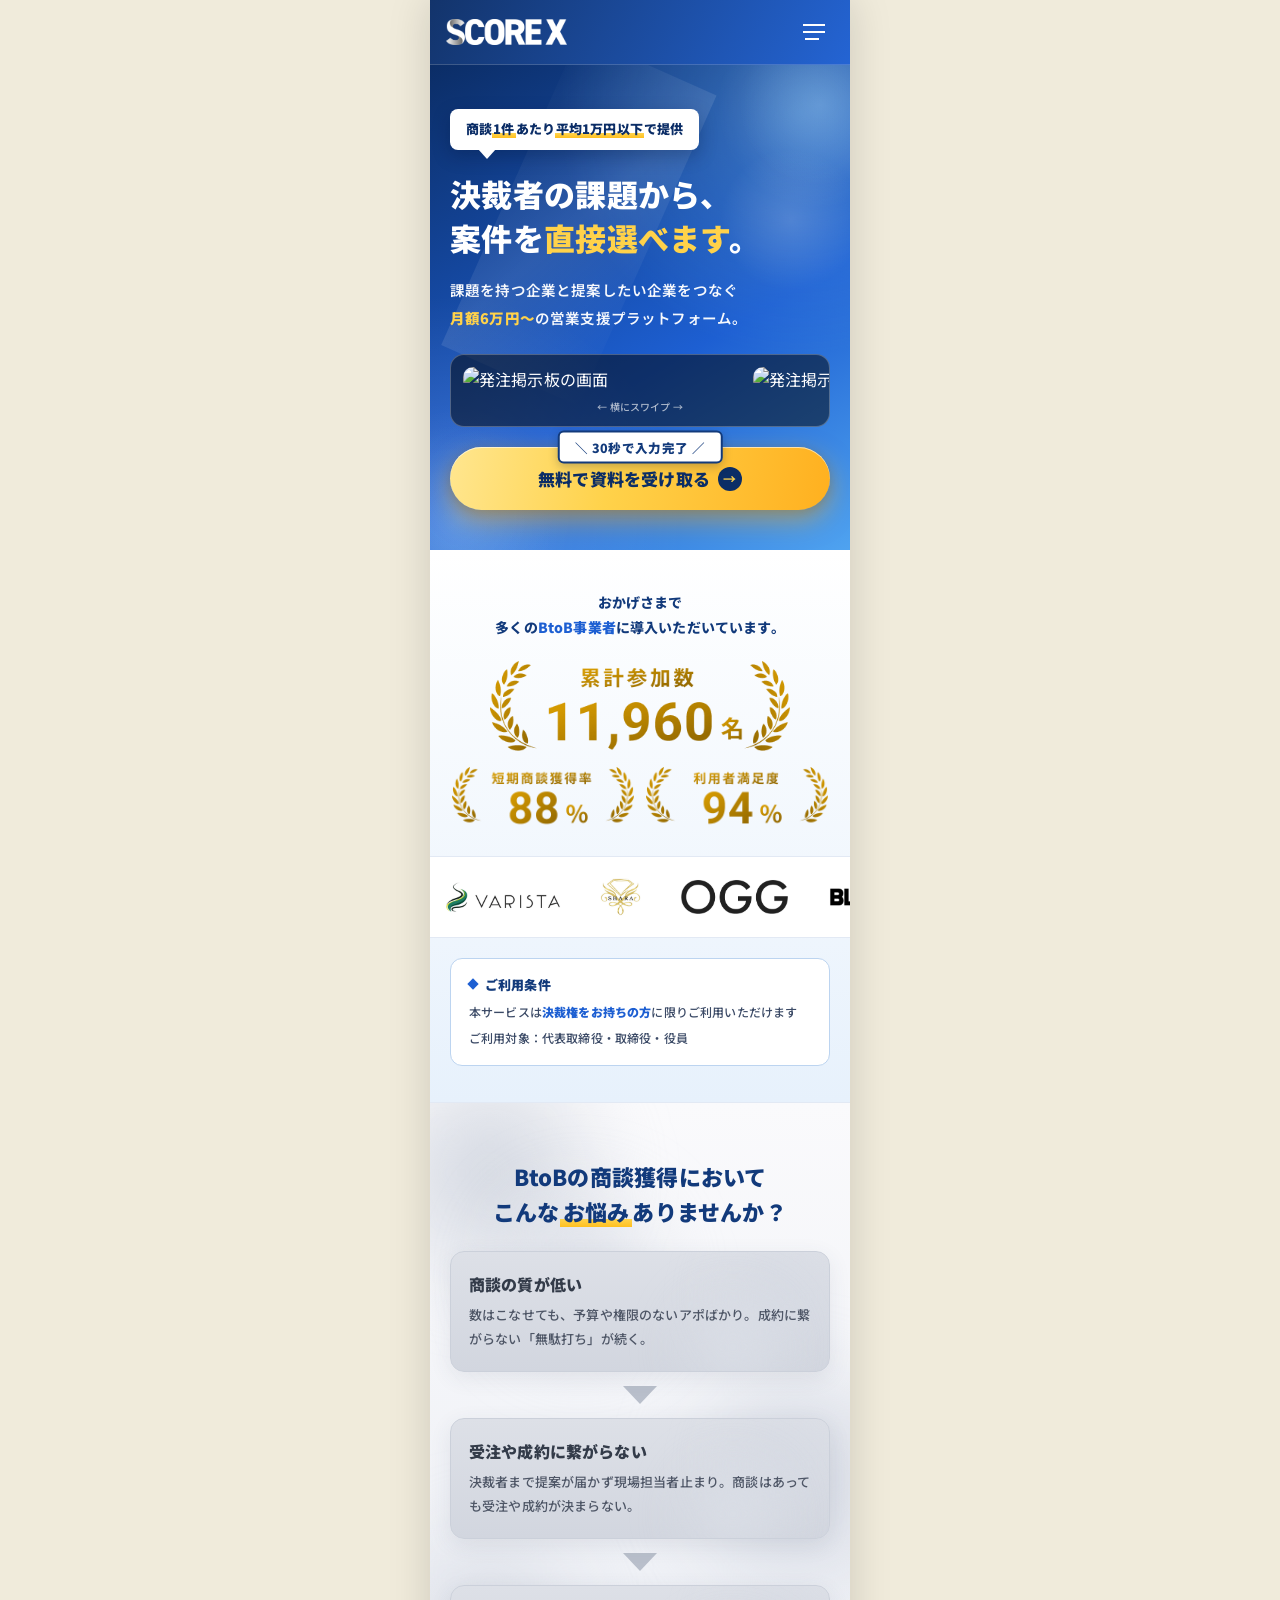
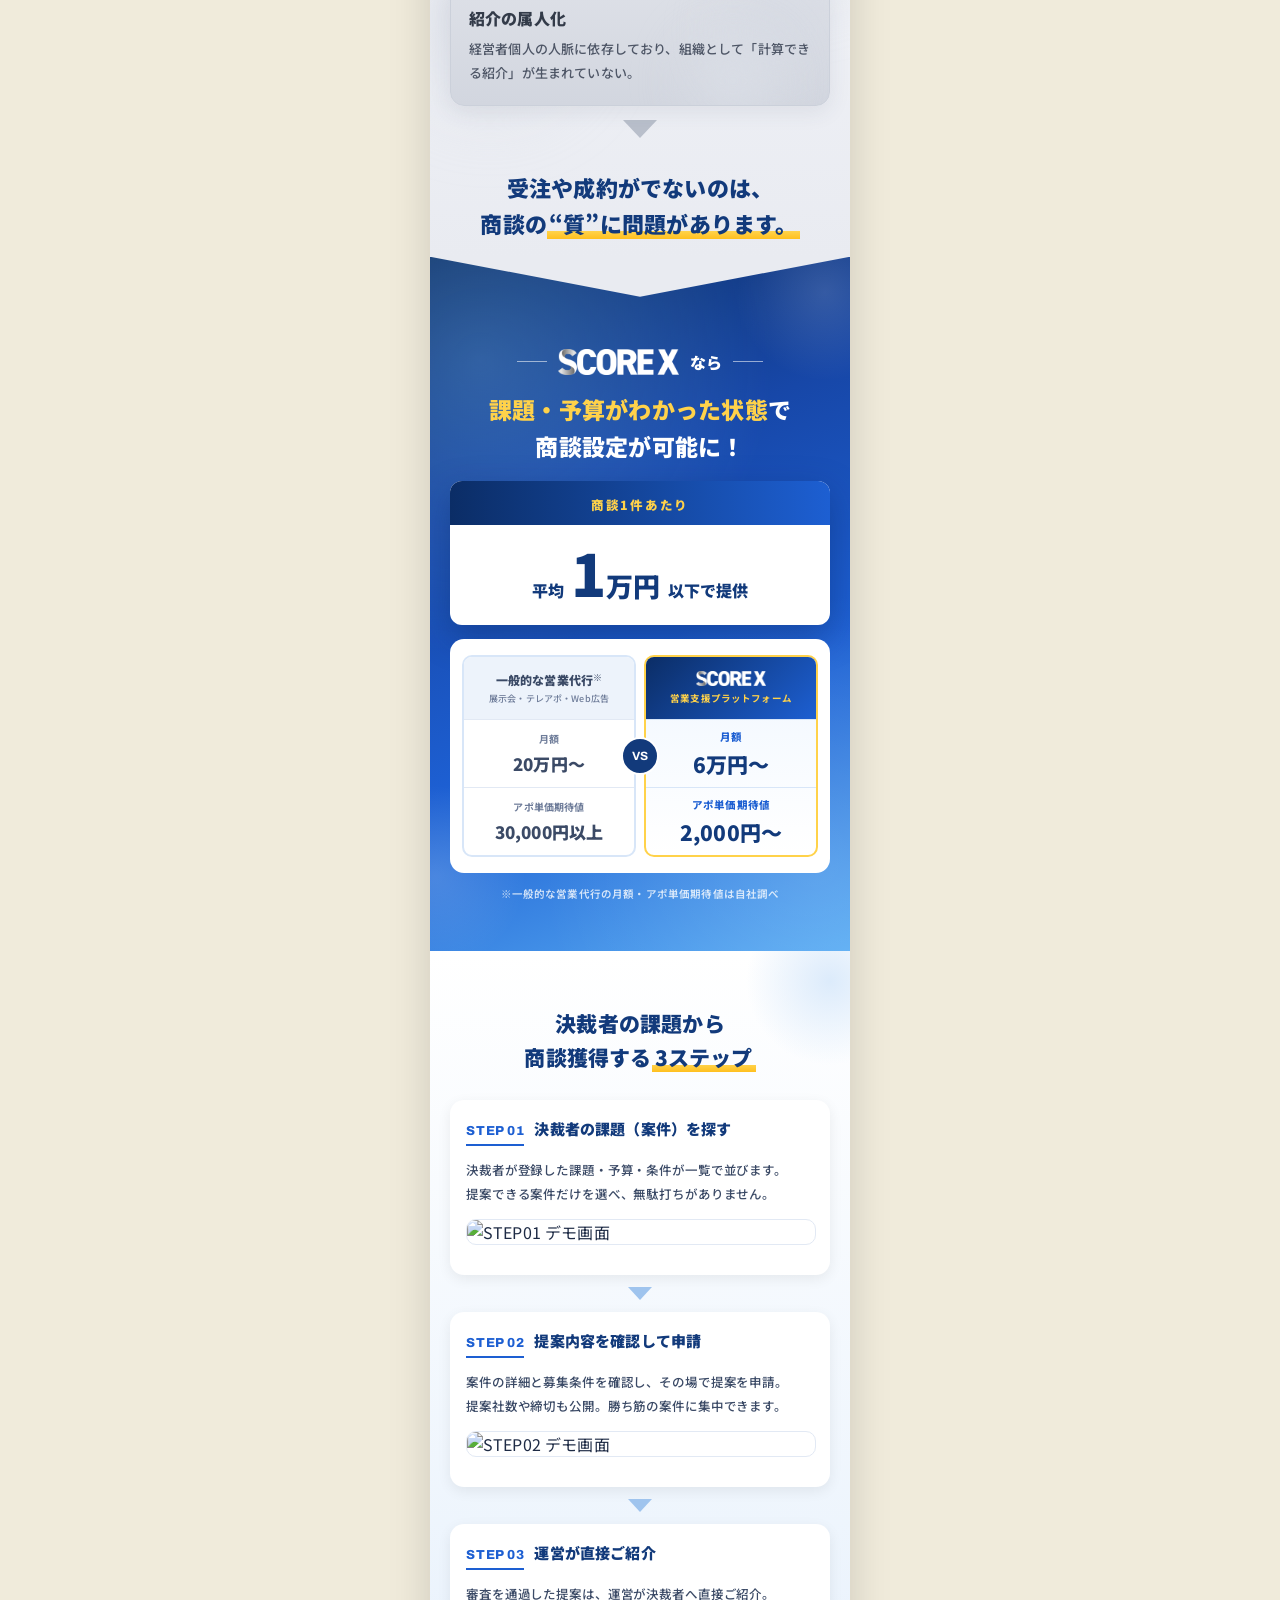
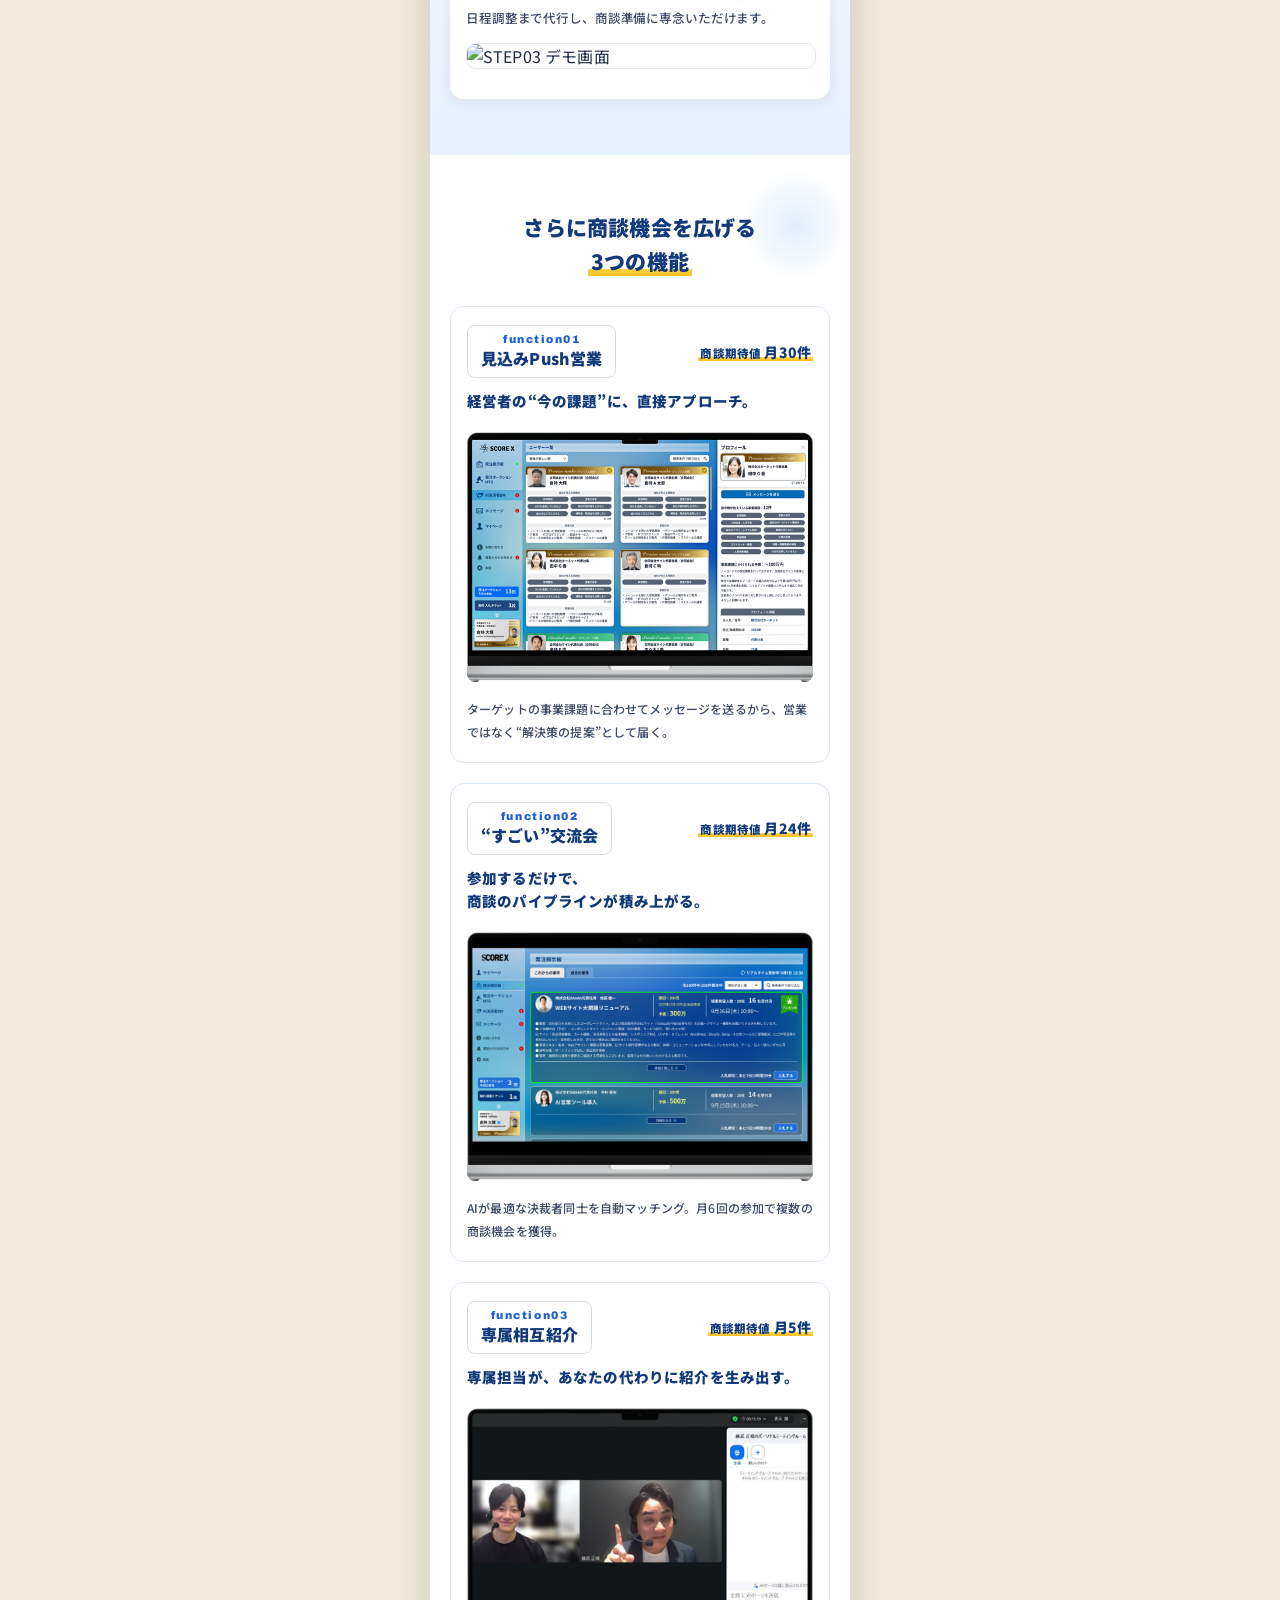
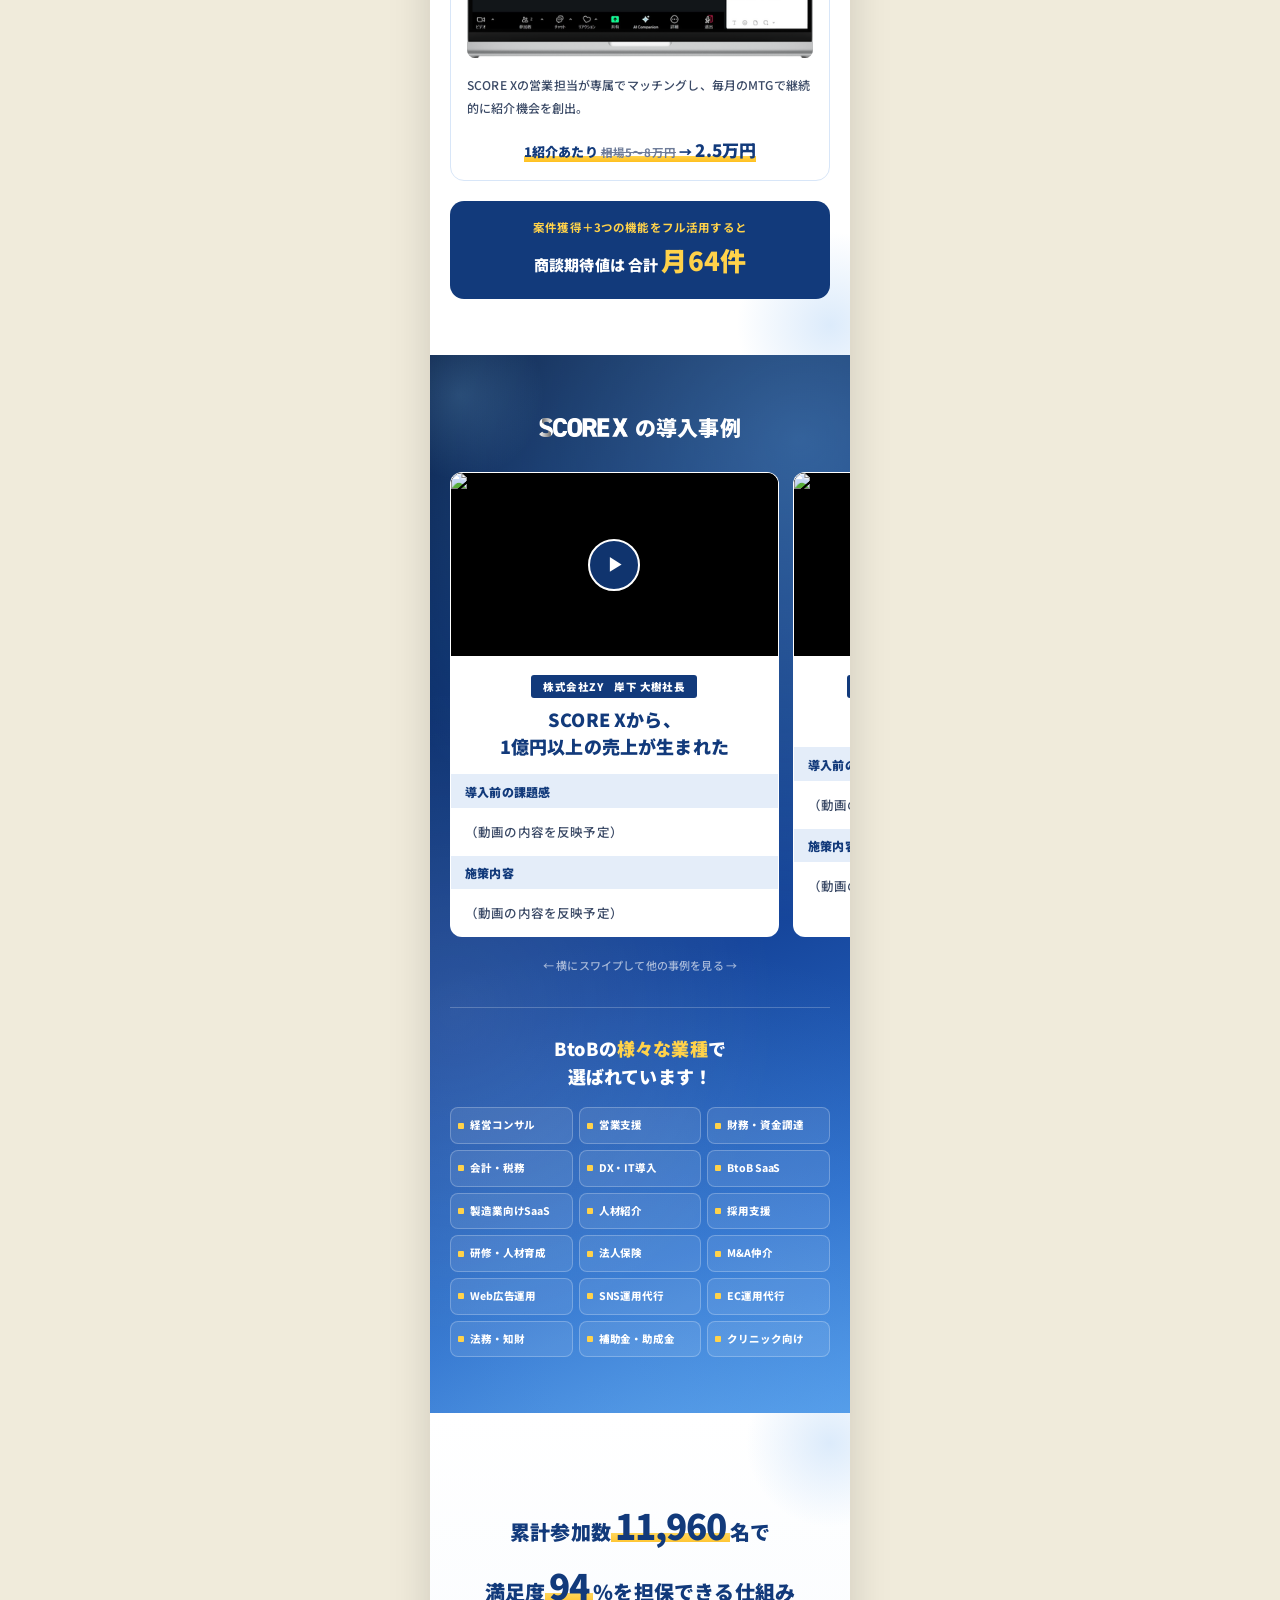
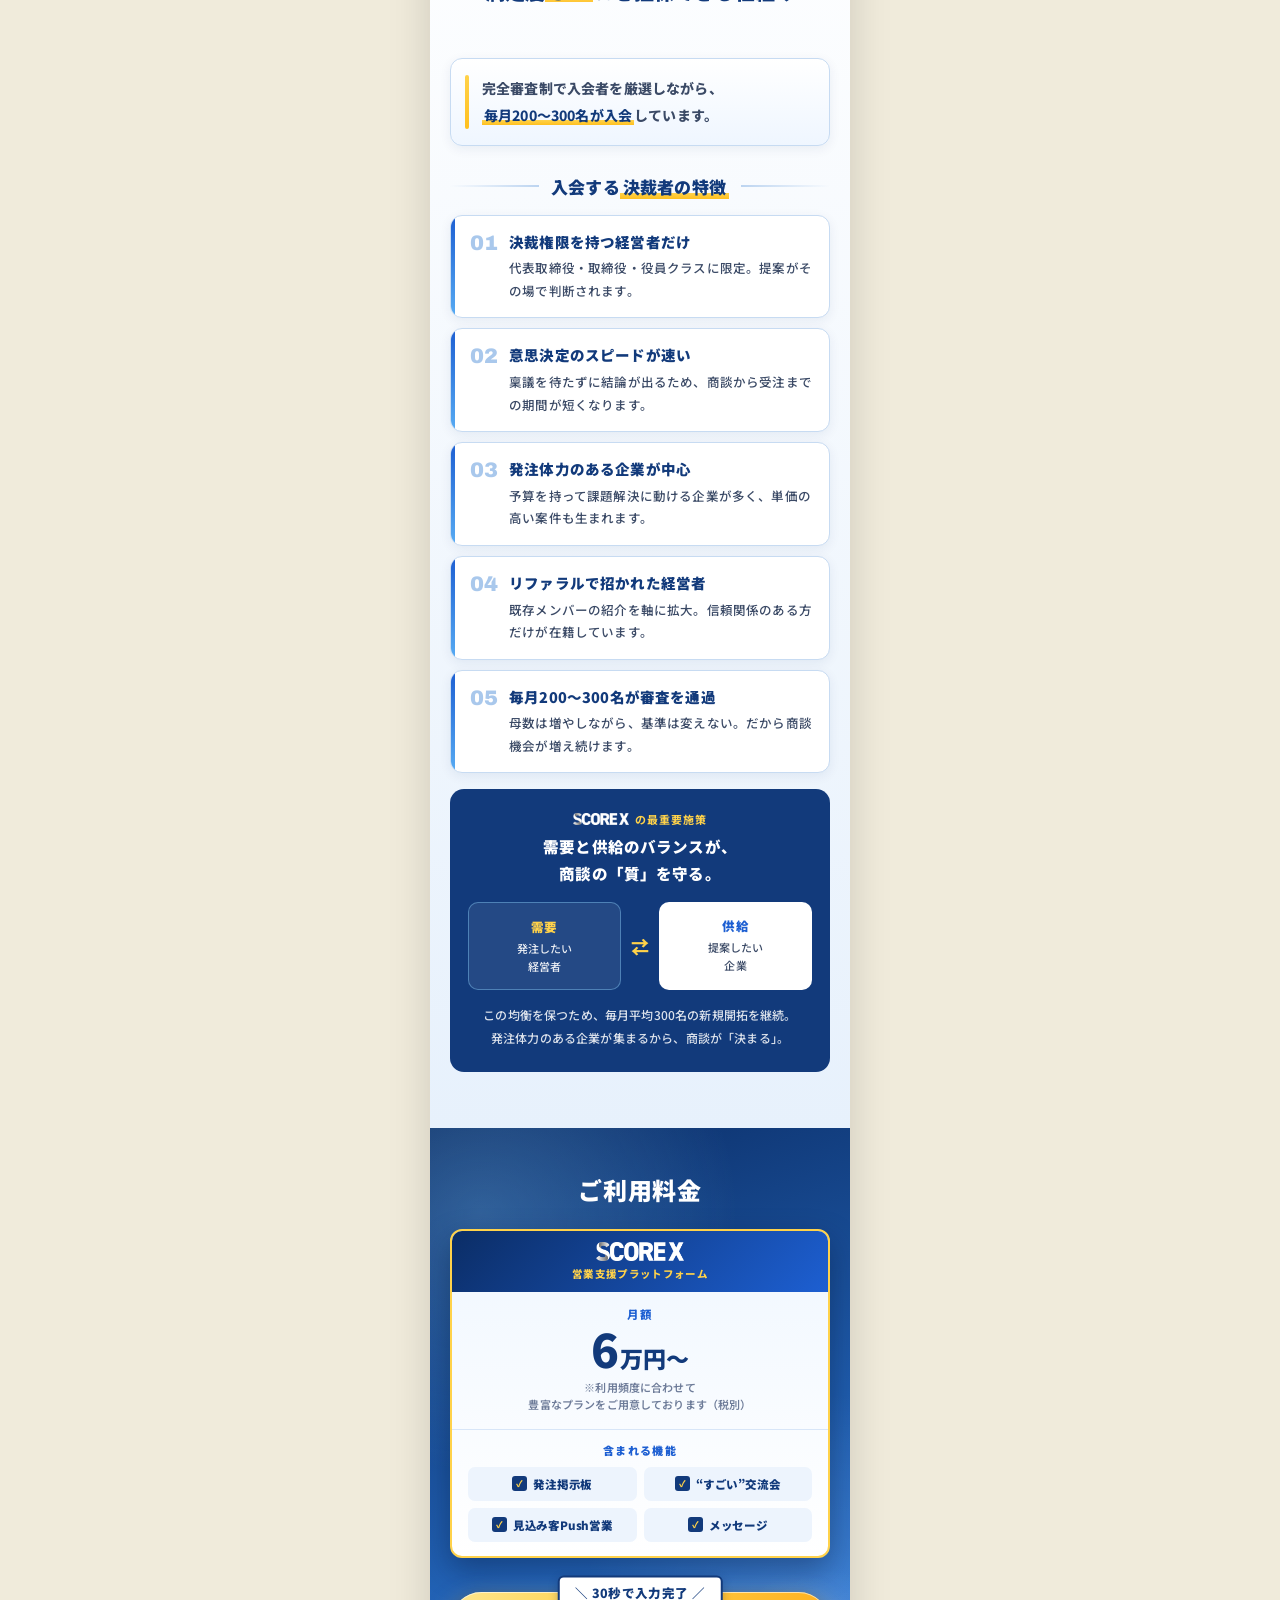
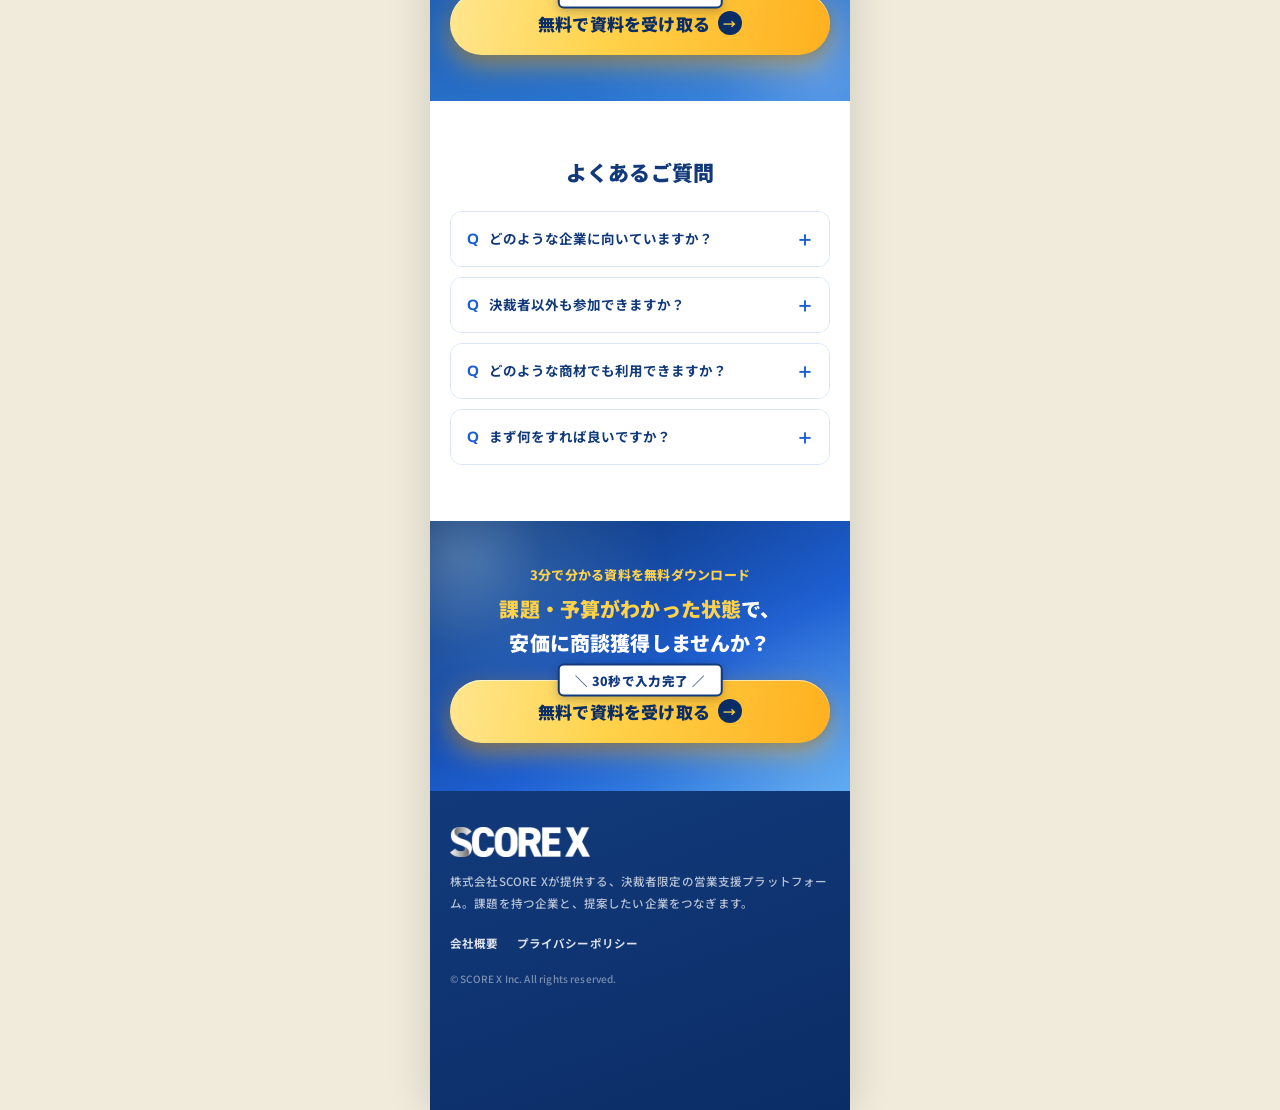
==== commit 58d557eb: "Fix stray markup in authority section Co-Authored-By: Claude Opus 5 (1M context) <noreply@anthropic." ====
--- a/index.html
+++ b/index.html
@@ -77,8 +77,6 @@
       <div style="display:grid;grid-template-columns:1fr 1fr;gap:8px">
         <div style="padding:4px 2px;display:flex;align-items:center;justify-content:center">
           <img src="img-stat-rate.png" alt="短期商談獲得率 88%" style="width:100%;display:block">
-        </div>
-          <img src="img-laurel-r.png" alt="" style="height:64px;display:block;flex-shrink:0">
         </div>
         <div style="padding:4px 2px;display:flex;align-items:center;justify-content:center">
           <img src="img-stat-3.png" alt="利用者満足度 94%" style="width:100%;display:block">
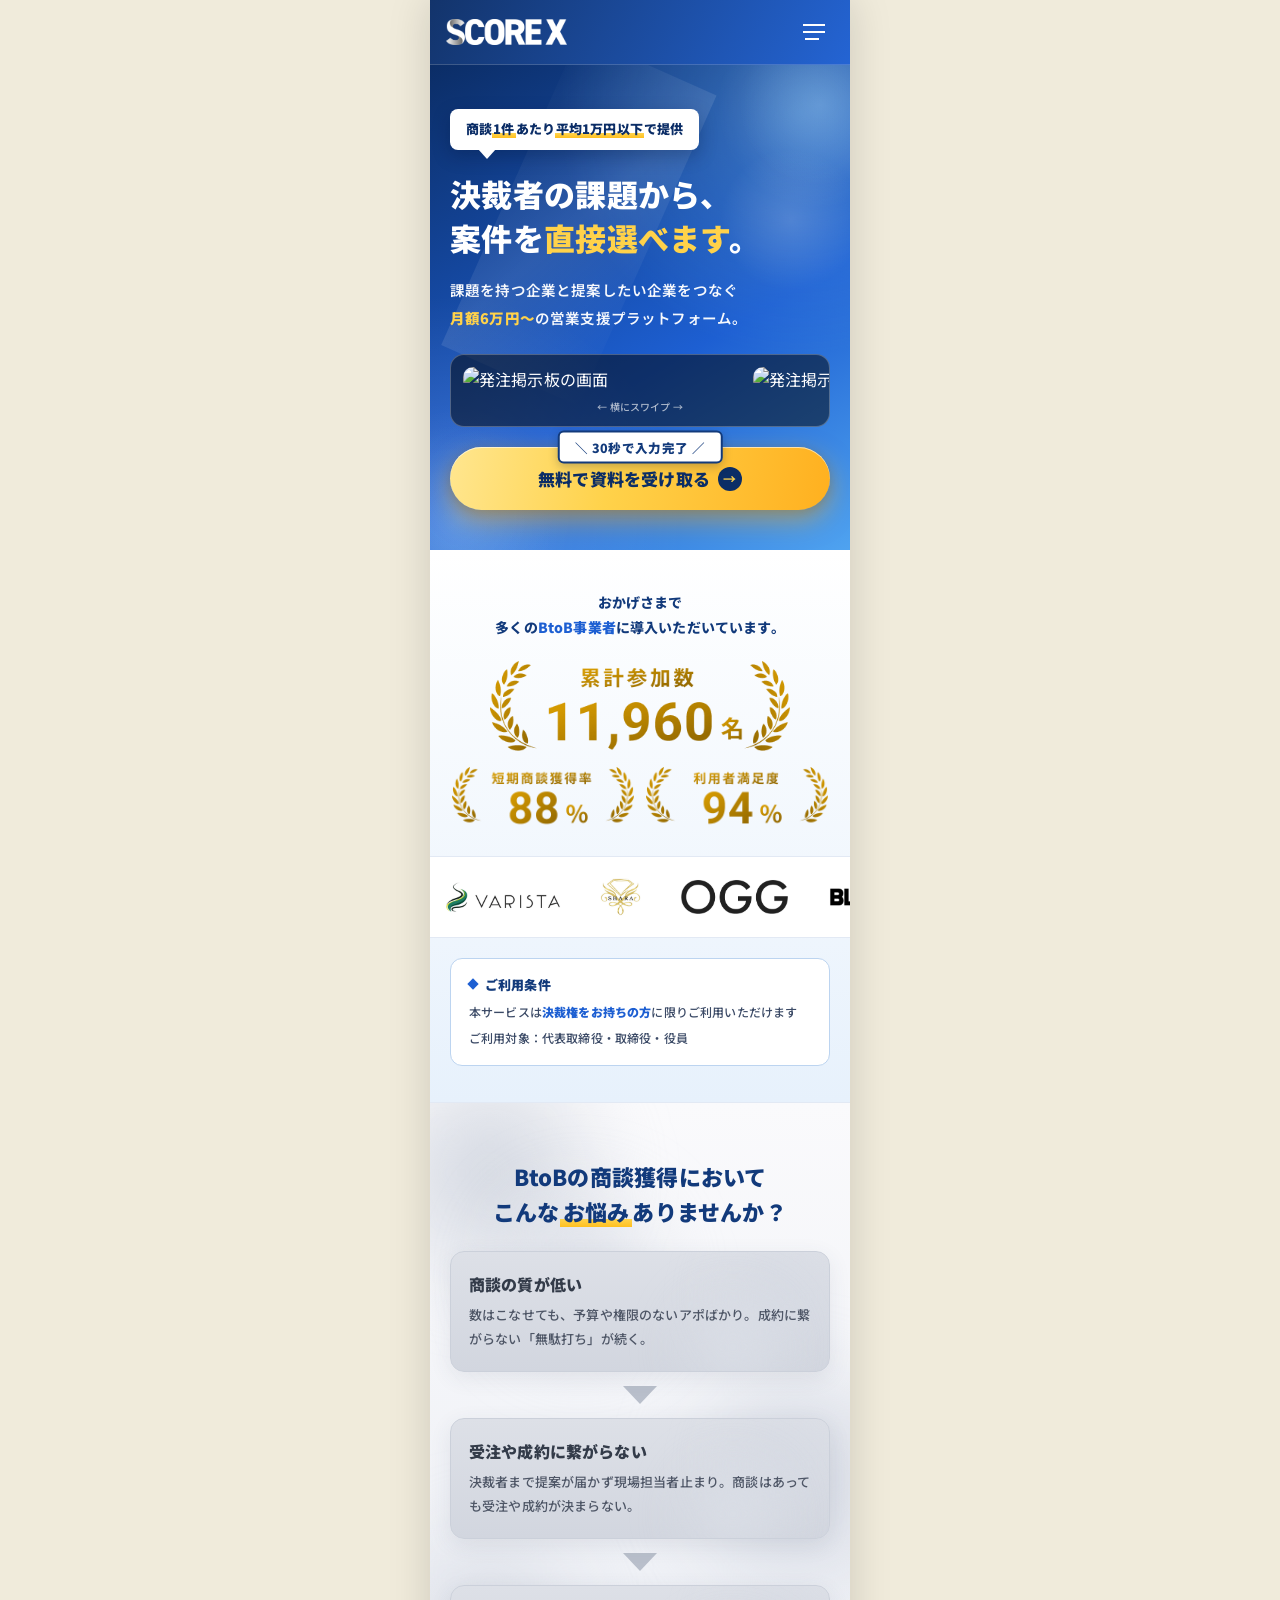
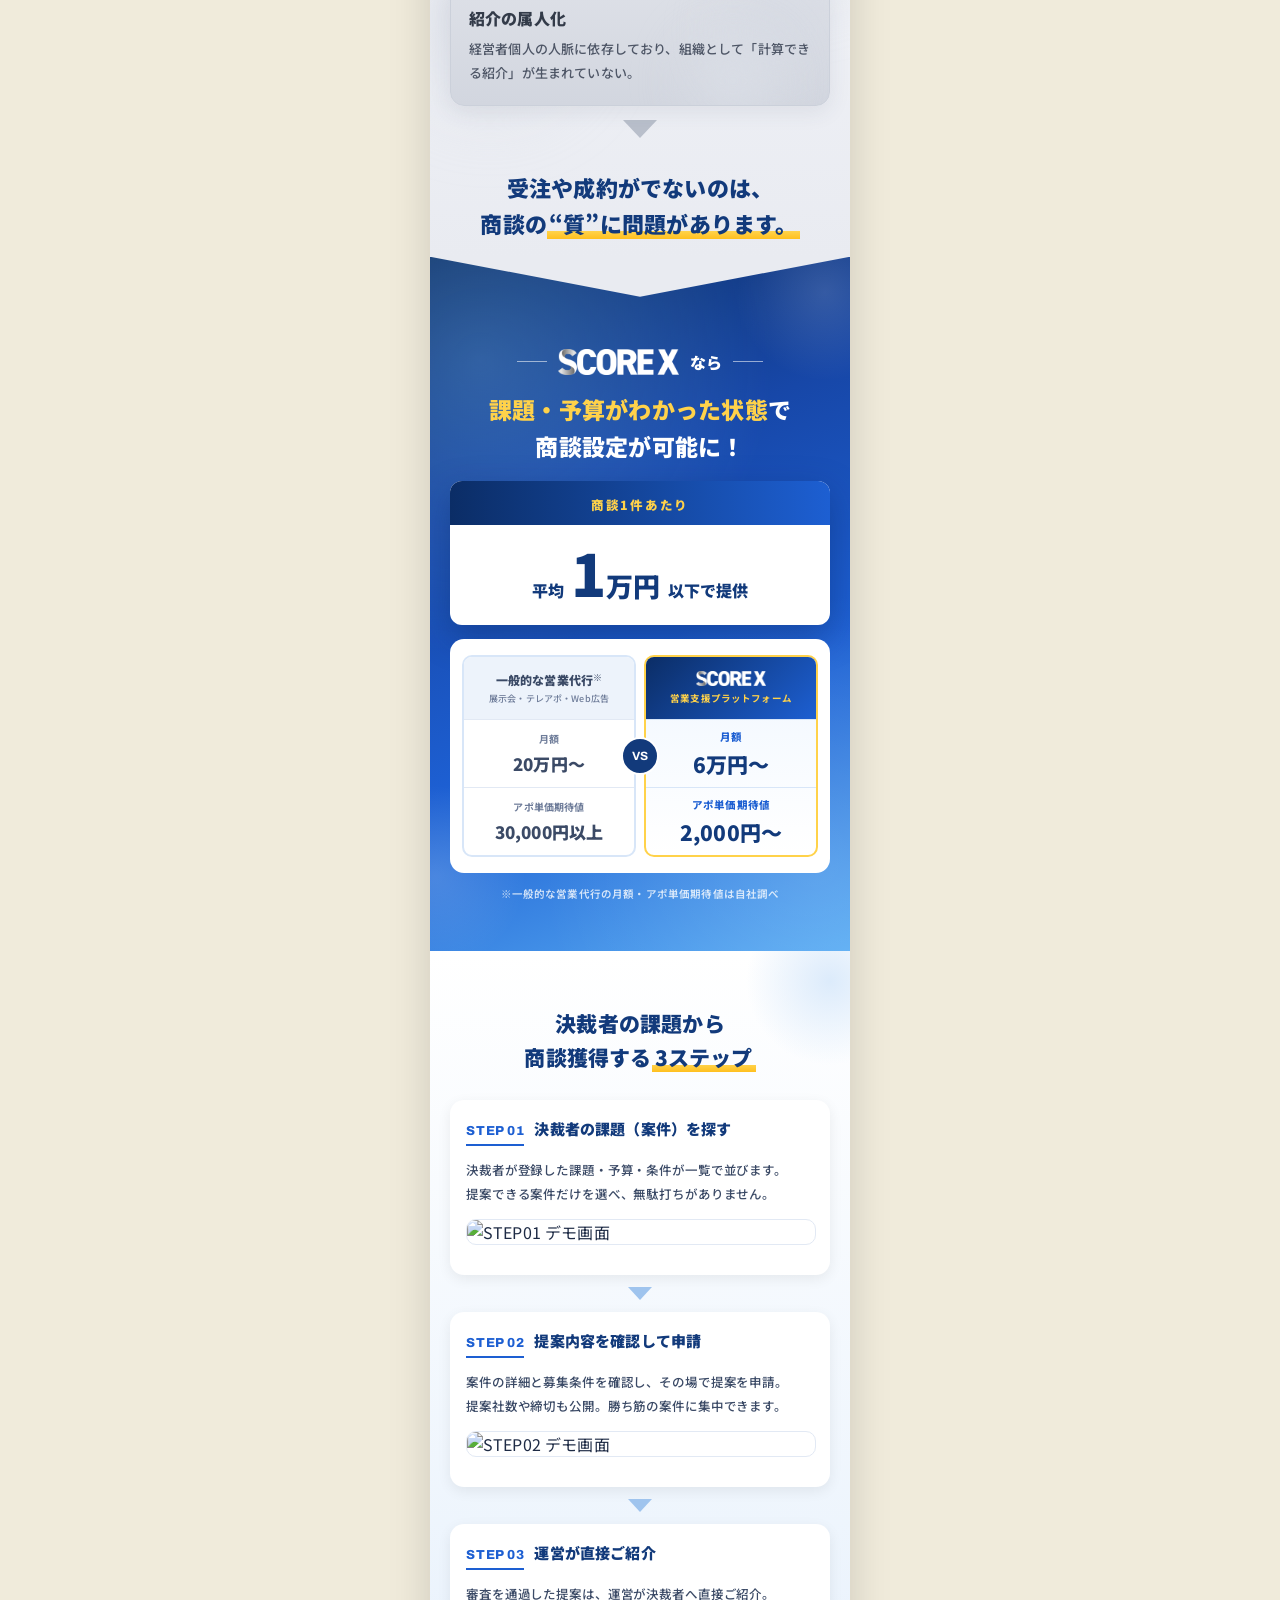
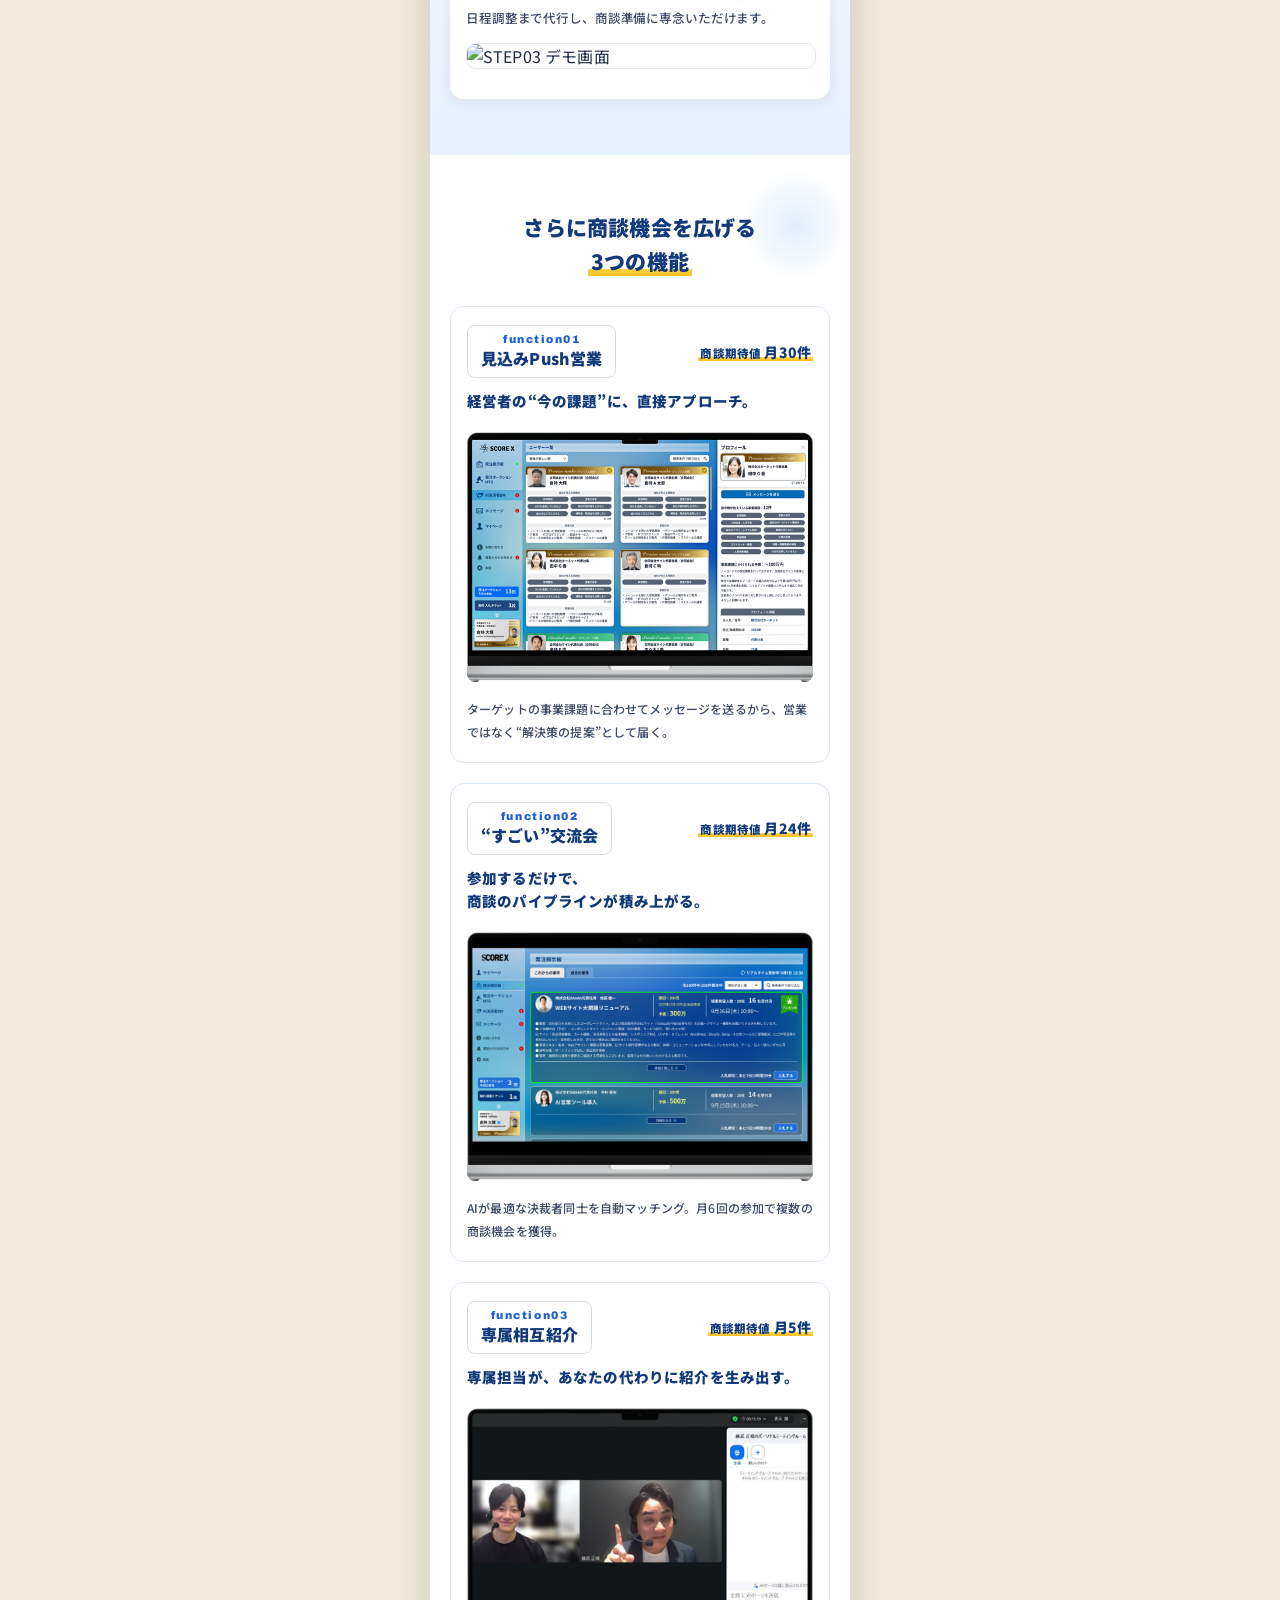
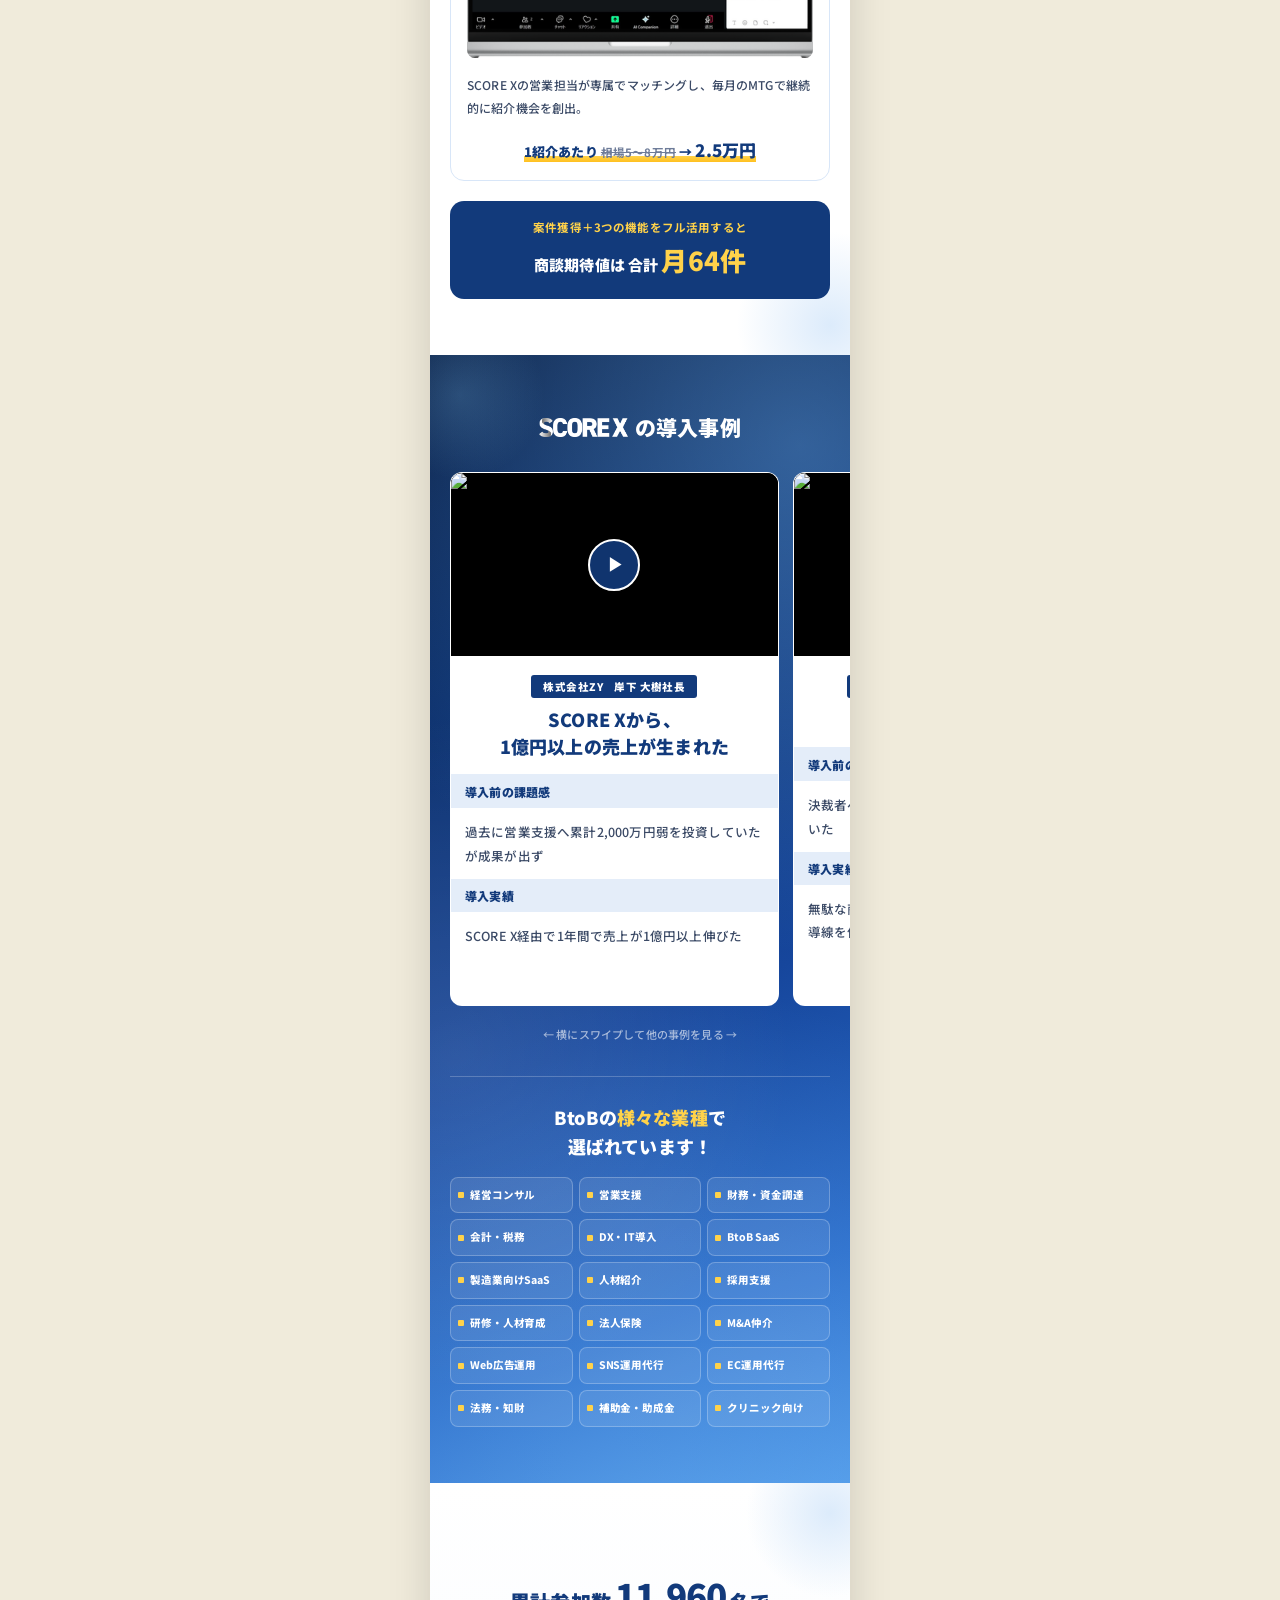
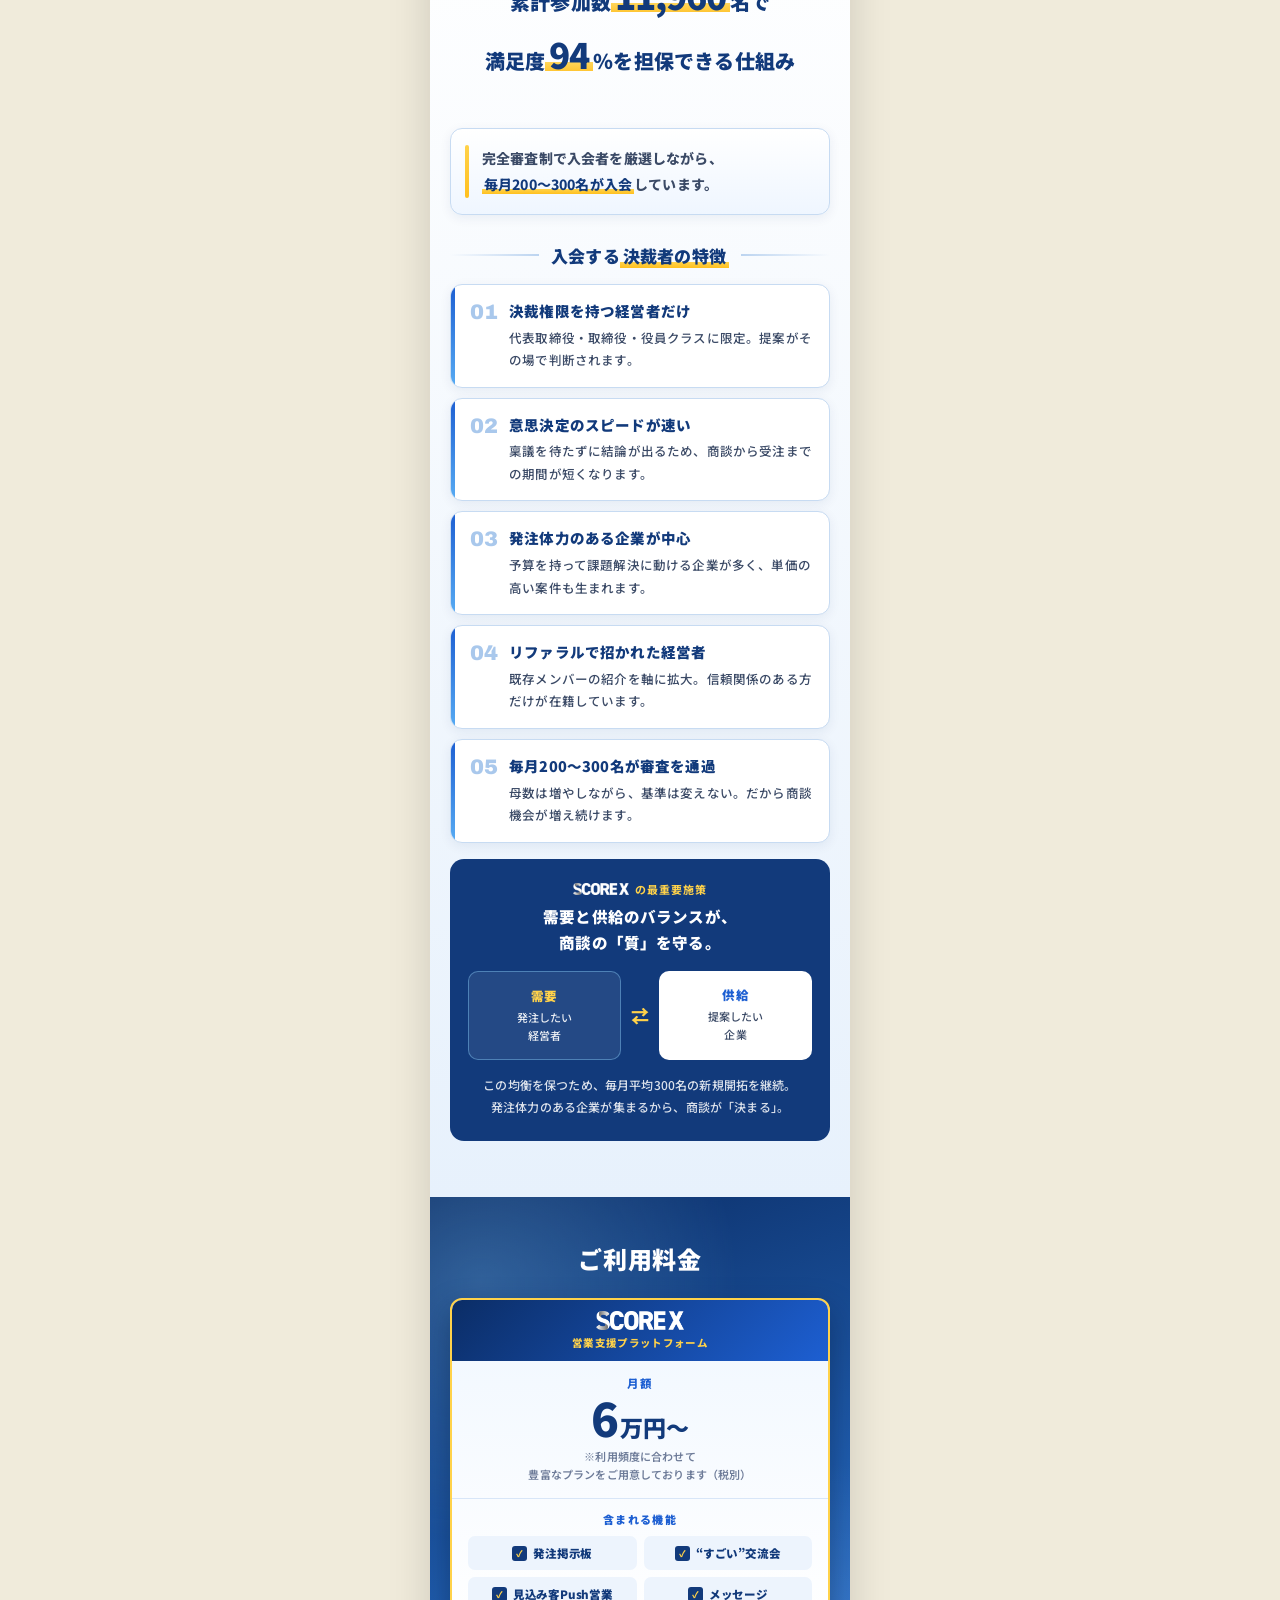
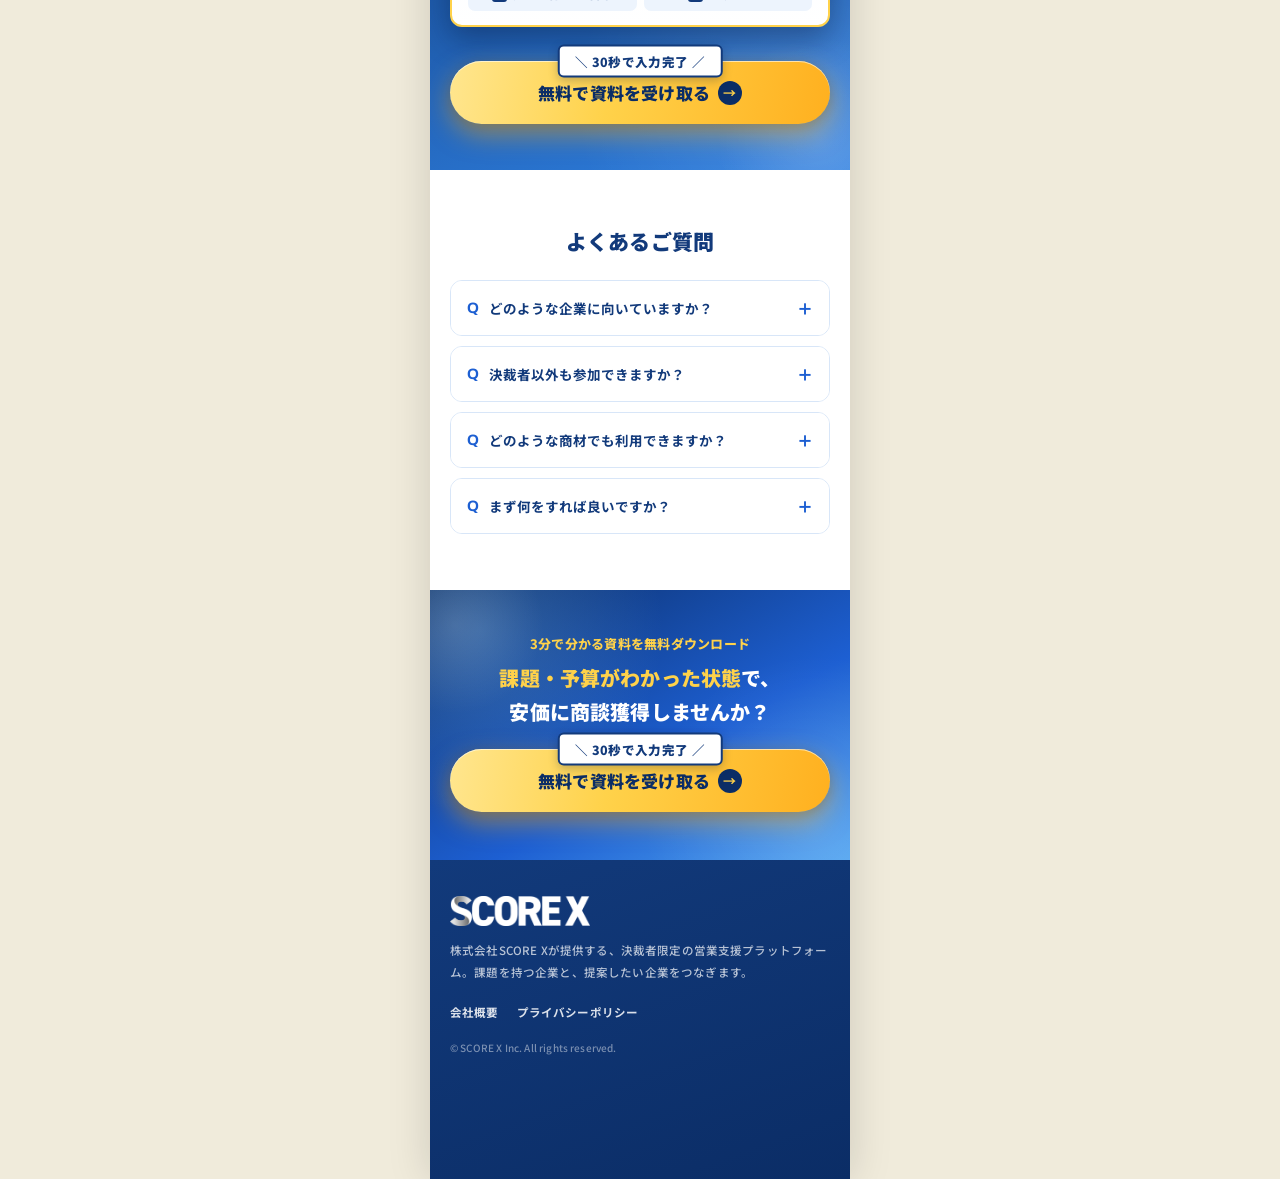
==== commit 2307f9c2: "Populate case study content and rename second row to results Co-Authored-By: Claude Opus 5 (1M conte" ====
--- a/index.html
+++ b/index.html
@@ -329,9 +329,9 @@
               <p style="margin:0;font-size:18px;font-weight:900;line-height:1.5;color:#123A7B;text-wrap:pretty">SCORE Xから、<br>1億円以上の売上が生まれた</p>
             </div>
             <div style="background:#E4EDF9;padding:8px 14px"><p style="margin:0;font-size:12px;font-weight:900;letter-spacing:0.02em;color:#123A7B">導入前の課題感</p></div>
-            <div style="padding:12px 14px"><p style="margin:0;font-size:12.5px;font-weight:500;line-height:1.85;color:#3B4A66">（動画の内容を反映予定）</p></div>
-            <div style="background:#E4EDF9;padding:8px 14px"><p style="margin:0;font-size:12px;font-weight:900;letter-spacing:0.02em;color:#123A7B">施策内容</p></div>
-            <div style="padding:12px 14px"><p style="margin:0;font-size:12.5px;font-weight:500;line-height:1.85;color:#3B4A66">（動画の内容を反映予定）</p></div>
+            <div style="padding:12px 14px"><p style="margin:0;font-size:12.5px;font-weight:500;line-height:1.85;color:#3B4A66">過去に営業支援へ累計2,000万円弱を投資していたが成果が出ず</p></div>
+            <div style="background:#E4EDF9;padding:8px 14px"><p style="margin:0;font-size:12px;font-weight:900;letter-spacing:0.02em;color:#123A7B">導入実績</p></div>
+            <div style="padding:12px 14px"><p style="margin:0;font-size:12.5px;font-weight:500;line-height:1.85;color:#3B4A66">SCORE X経由で1年間で売上が1億円以上伸びた</p></div>
           </div>
         </div>
         <div style="flex:0 0 86%;scroll-snap-align:center;border-radius:12px;overflow:hidden;border:1px solid rgba(255,255,255,0.28);background:#fff">
@@ -344,9 +344,9 @@
               <p style="margin:0;font-size:18px;font-weight:900;line-height:1.5;color:#123A7B;text-wrap:pretty">投資額の8〜10倍</p>
             </div>
             <div style="background:#E4EDF9;padding:8px 14px"><p style="margin:0;font-size:12px;font-weight:900;letter-spacing:0.02em;color:#123A7B">導入前の課題感</p></div>
-            <div style="padding:12px 14px"><p style="margin:0;font-size:12.5px;font-weight:500;line-height:1.85;color:#3B4A66">（動画の内容を反映予定）</p></div>
-            <div style="background:#E4EDF9;padding:8px 14px"><p style="margin:0;font-size:12px;font-weight:900;letter-spacing:0.02em;color:#123A7B">施策内容</p></div>
-            <div style="padding:12px 14px"><p style="margin:0;font-size:12.5px;font-weight:500;line-height:1.85;color:#3B4A66">（動画の内容を反映予定）</p></div>
+            <div style="padding:12px 14px"><p style="margin:0;font-size:12.5px;font-weight:500;line-height:1.85;color:#3B4A66">決裁者へ直接アプローチできる営業手法を探していた</p></div>
+            <div style="background:#E4EDF9;padding:8px 14px"><p style="margin:0;font-size:12px;font-weight:900;letter-spacing:0.02em;color:#123A7B">導入実績</p></div>
+            <div style="padding:12px 14px"><p style="margin:0;font-size:12.5px;font-weight:500;line-height:1.85;color:#3B4A66">無駄な商談が少なく、成約につながりやすい営業導線を作ることができた</p></div>
           </div>
         </div>
         <div style="flex:0 0 86%;scroll-snap-align:center;border-radius:12px;overflow:hidden;border:1px solid rgba(255,255,255,0.28);background:#fff">
@@ -359,9 +359,9 @@
               <p style="margin:0;font-size:18px;font-weight:900;line-height:1.5;color:#123A7B;text-wrap:pretty">導入3週間で<br>120万円の受注</p>
             </div>
             <div style="background:#E4EDF9;padding:8px 14px"><p style="margin:0;font-size:12px;font-weight:900;letter-spacing:0.02em;color:#123A7B">導入前の課題感</p></div>
-            <div style="padding:12px 14px"><p style="margin:0;font-size:12.5px;font-weight:500;line-height:1.85;color:#3B4A66">（動画の内容を反映予定）</p></div>
-            <div style="background:#E4EDF9;padding:8px 14px"><p style="margin:0;font-size:12px;font-weight:900;letter-spacing:0.02em;color:#123A7B">施策内容</p></div>
-            <div style="padding:12px 14px"><p style="margin:0;font-size:12.5px;font-weight:500;line-height:1.85;color:#3B4A66">（動画の内容を反映予定）</p></div>
+            <div style="padding:12px 14px"><p style="margin:0;font-size:12.5px;font-weight:500;line-height:1.85;color:#3B4A66">継続的に新しいリードを獲得できる営業チャネルを求めていた</p></div>
+            <div style="background:#E4EDF9;padding:8px 14px"><p style="margin:0;font-size:12px;font-weight:900;letter-spacing:0.02em;color:#123A7B">導入実績</p></div>
+            <div style="padding:12px 14px"><p style="margin:0;font-size:12.5px;font-weight:500;line-height:1.85;color:#3B4A66">利用開始3週間での案件受注</p></div>
           </div>
         </div>
         <div style="flex:0 0 86%;scroll-snap-align:center;border-radius:12px;overflow:hidden;border:1px solid rgba(255,255,255,0.28);background:#fff">
@@ -374,9 +374,9 @@
               <p style="margin:0;font-size:18px;font-weight:900;line-height:1.5;color:#123A7B;text-wrap:pretty">約3ヶ月で<br>500万円の売上</p>
             </div>
             <div style="background:#E4EDF9;padding:8px 14px"><p style="margin:0;font-size:12px;font-weight:900;letter-spacing:0.02em;color:#123A7B">導入前の課題感</p></div>
-            <div style="padding:12px 14px"><p style="margin:0;font-size:12.5px;font-weight:500;line-height:1.85;color:#3B4A66">（動画の内容を反映予定）</p></div>
-            <div style="background:#E4EDF9;padding:8px 14px"><p style="margin:0;font-size:12px;font-weight:900;letter-spacing:0.02em;color:#123A7B">施策内容</p></div>
-            <div style="padding:12px 14px"><p style="margin:0;font-size:12.5px;font-weight:500;line-height:1.85;color:#3B4A66">（動画の内容を反映予定）</p></div>
+            <div style="padding:12px 14px"><p style="margin:0;font-size:12.5px;font-weight:500;line-height:1.85;color:#3B4A66">クイックに事業課題のある経営者との繋がりを求めていた</p></div>
+            <div style="background:#E4EDF9;padding:8px 14px"><p style="margin:0;font-size:12px;font-weight:900;letter-spacing:0.02em;color:#123A7B">導入実績</p></div>
+            <div style="padding:12px 14px"><p style="margin:0;font-size:12.5px;font-weight:500;line-height:1.85;color:#3B4A66">【課題】と【予算】が明確の為、ピンポイントで商談が組め、スピード感を持って受注まで繋げられた</p></div>
           </div>
         </div>
       </div>
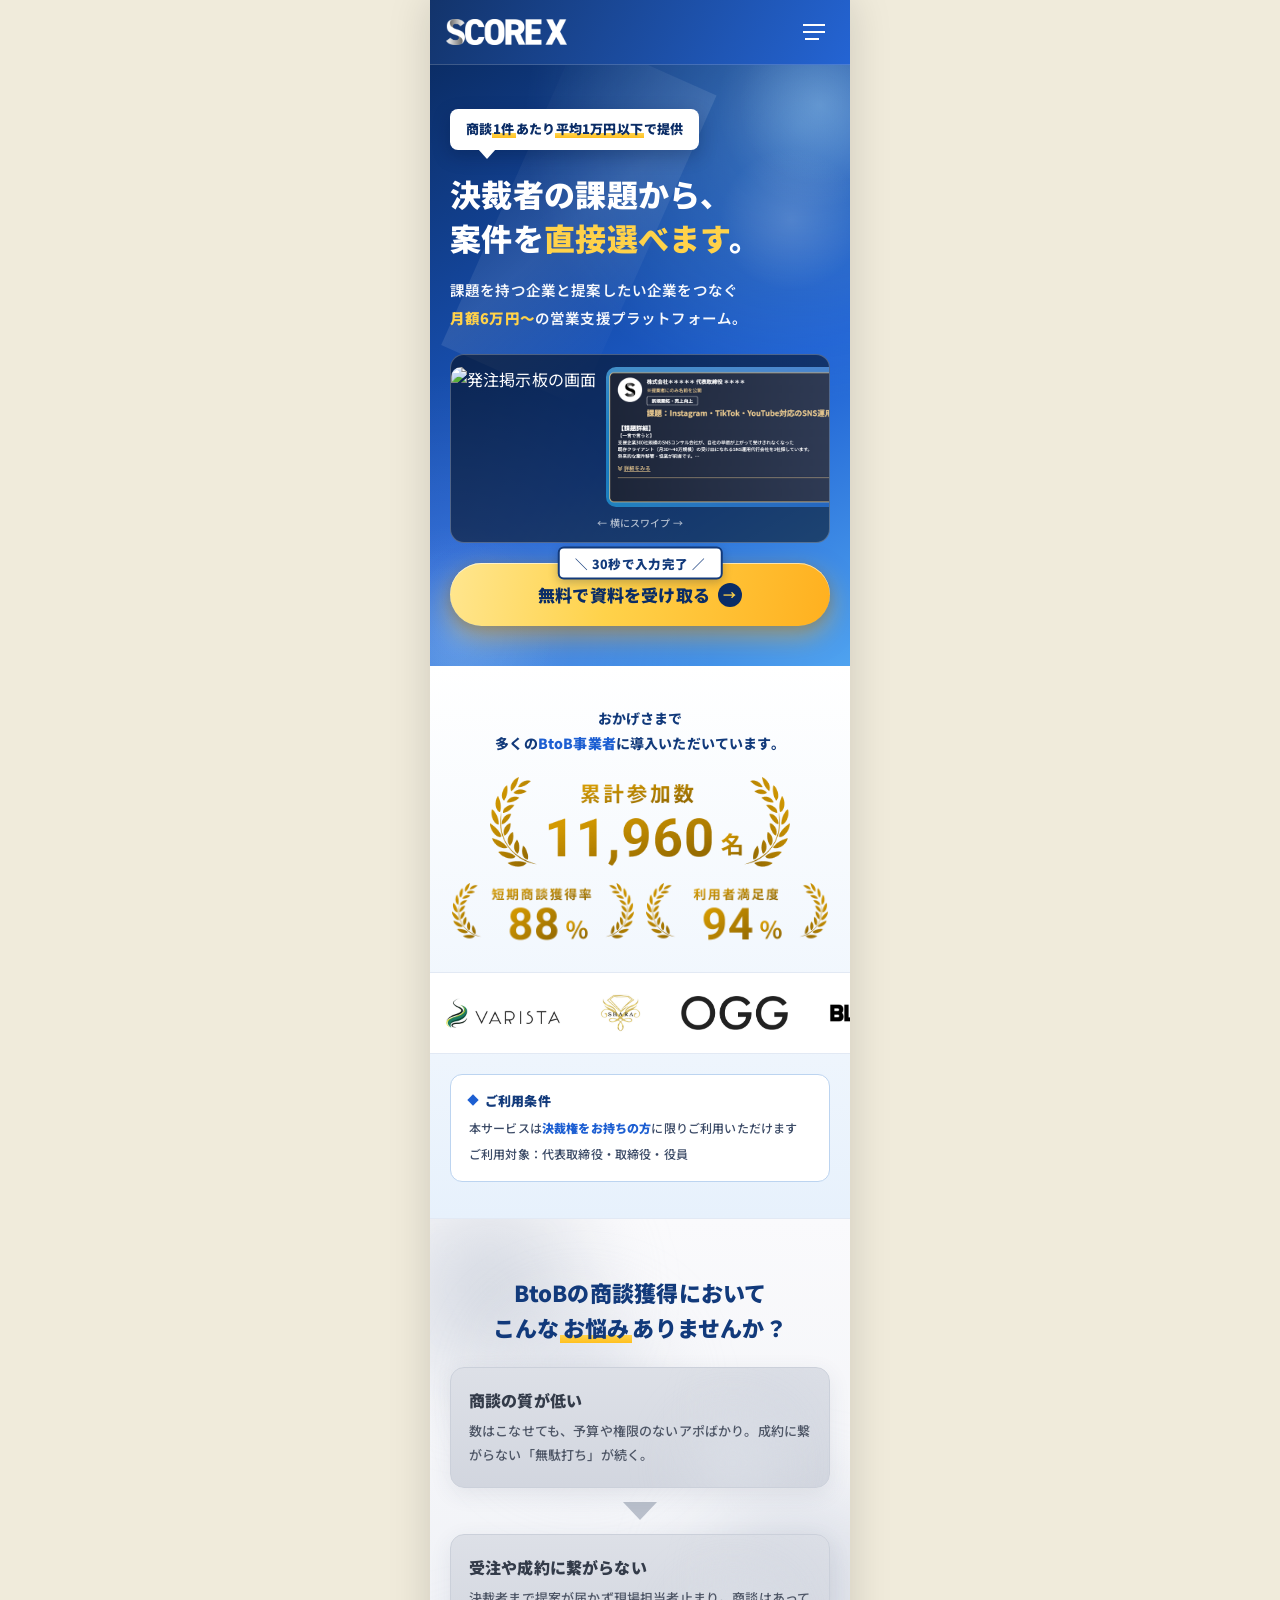
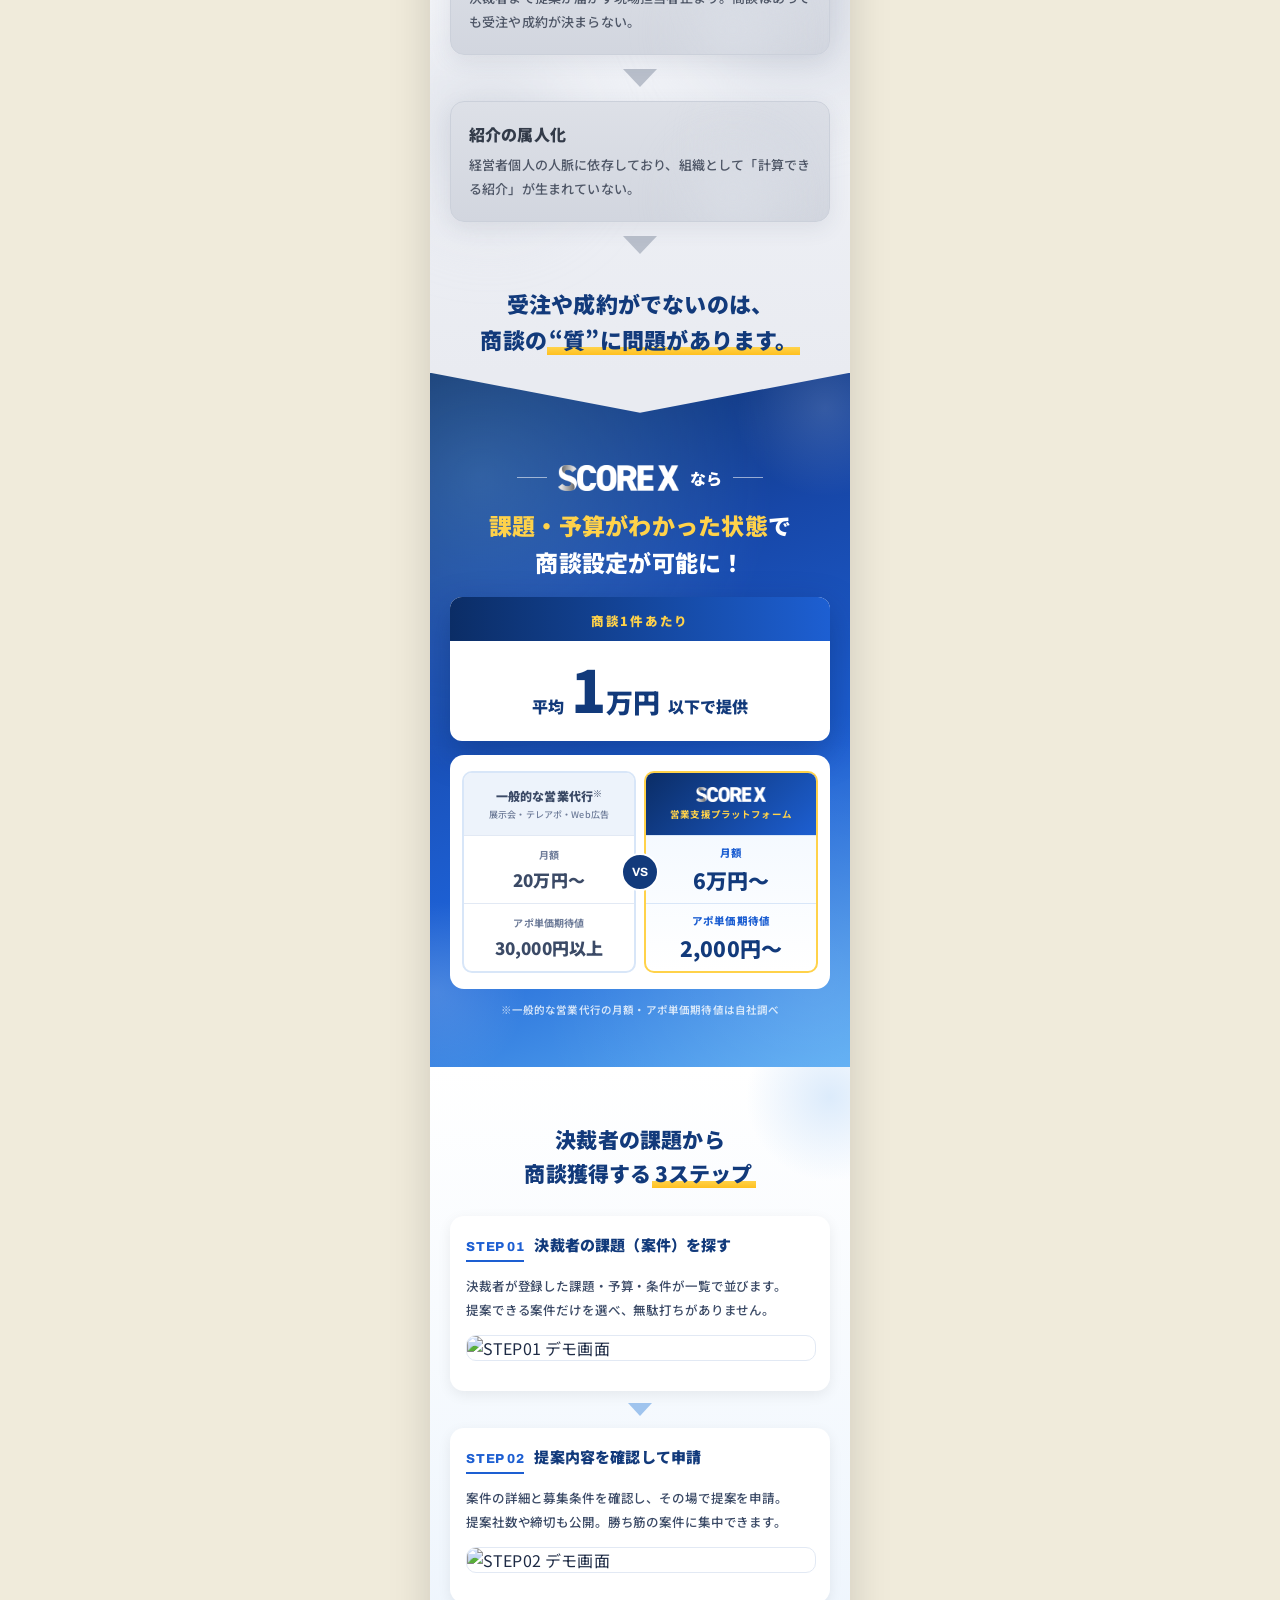
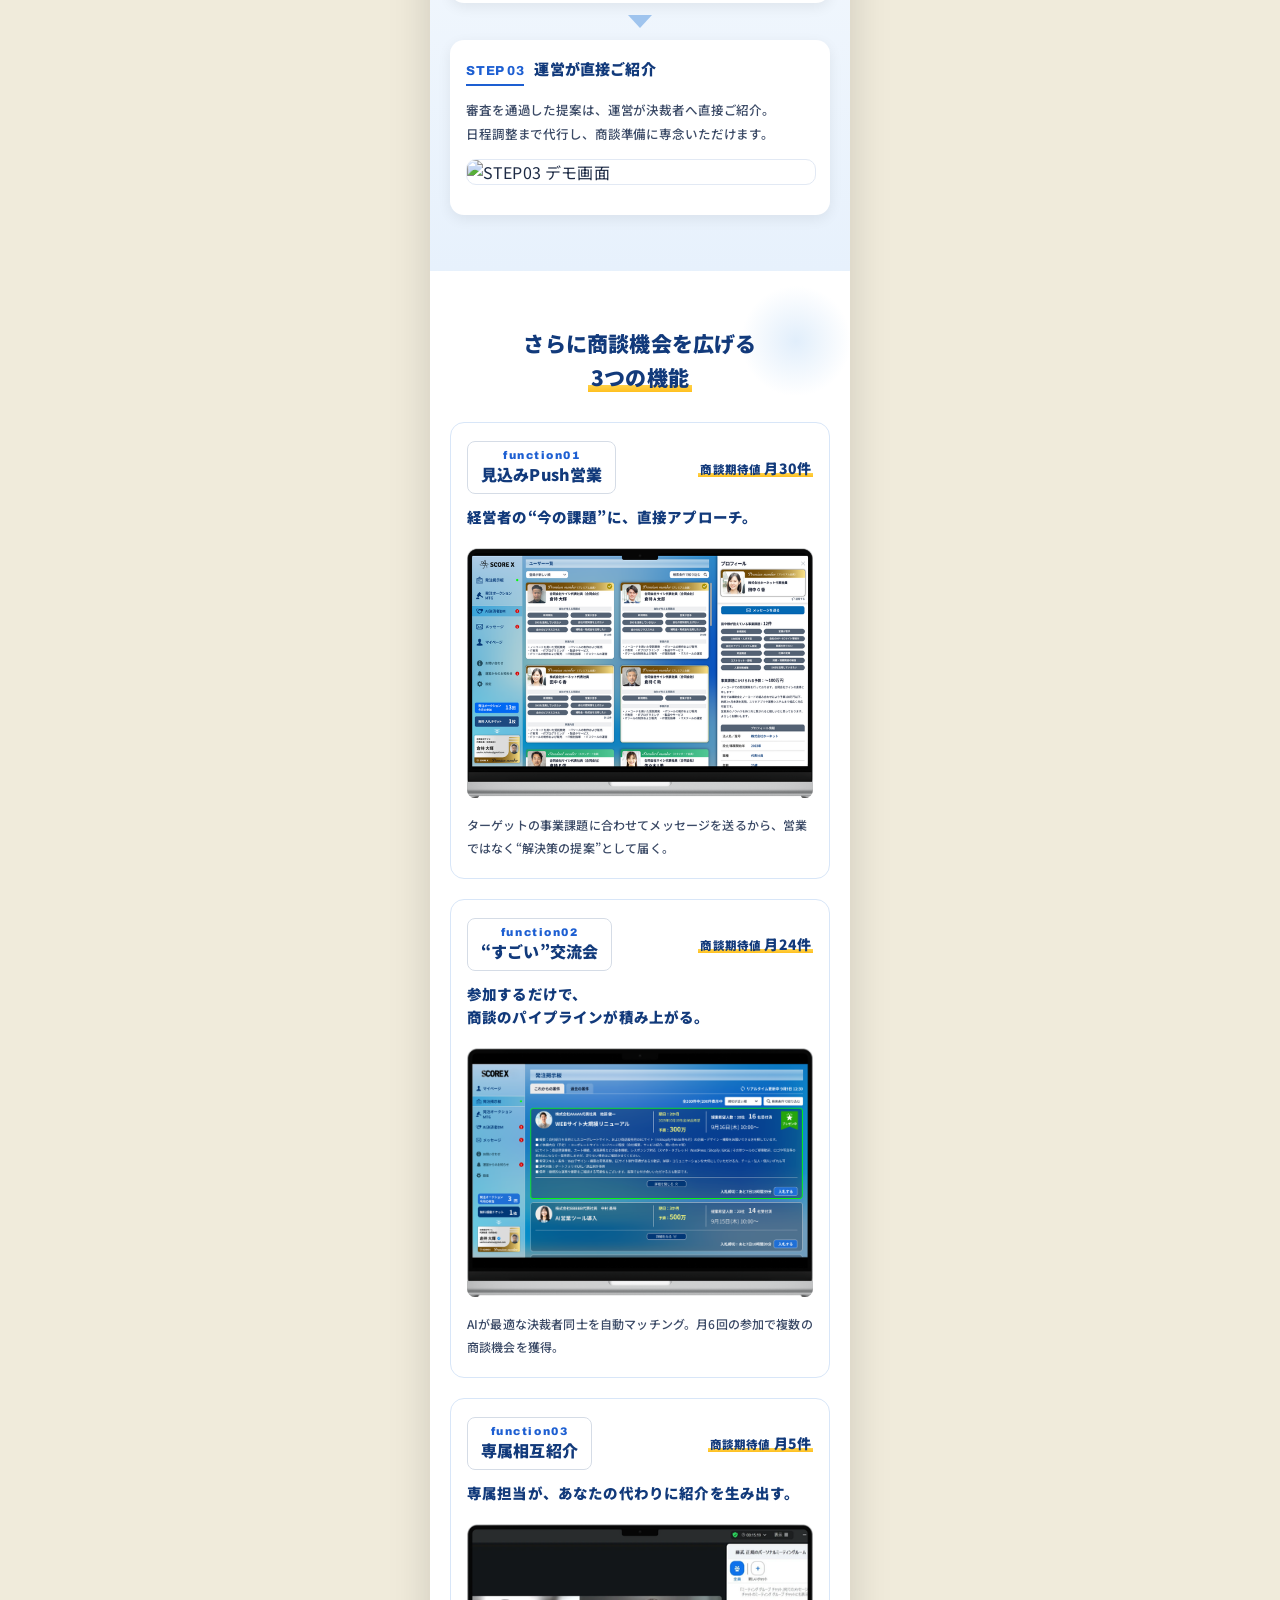
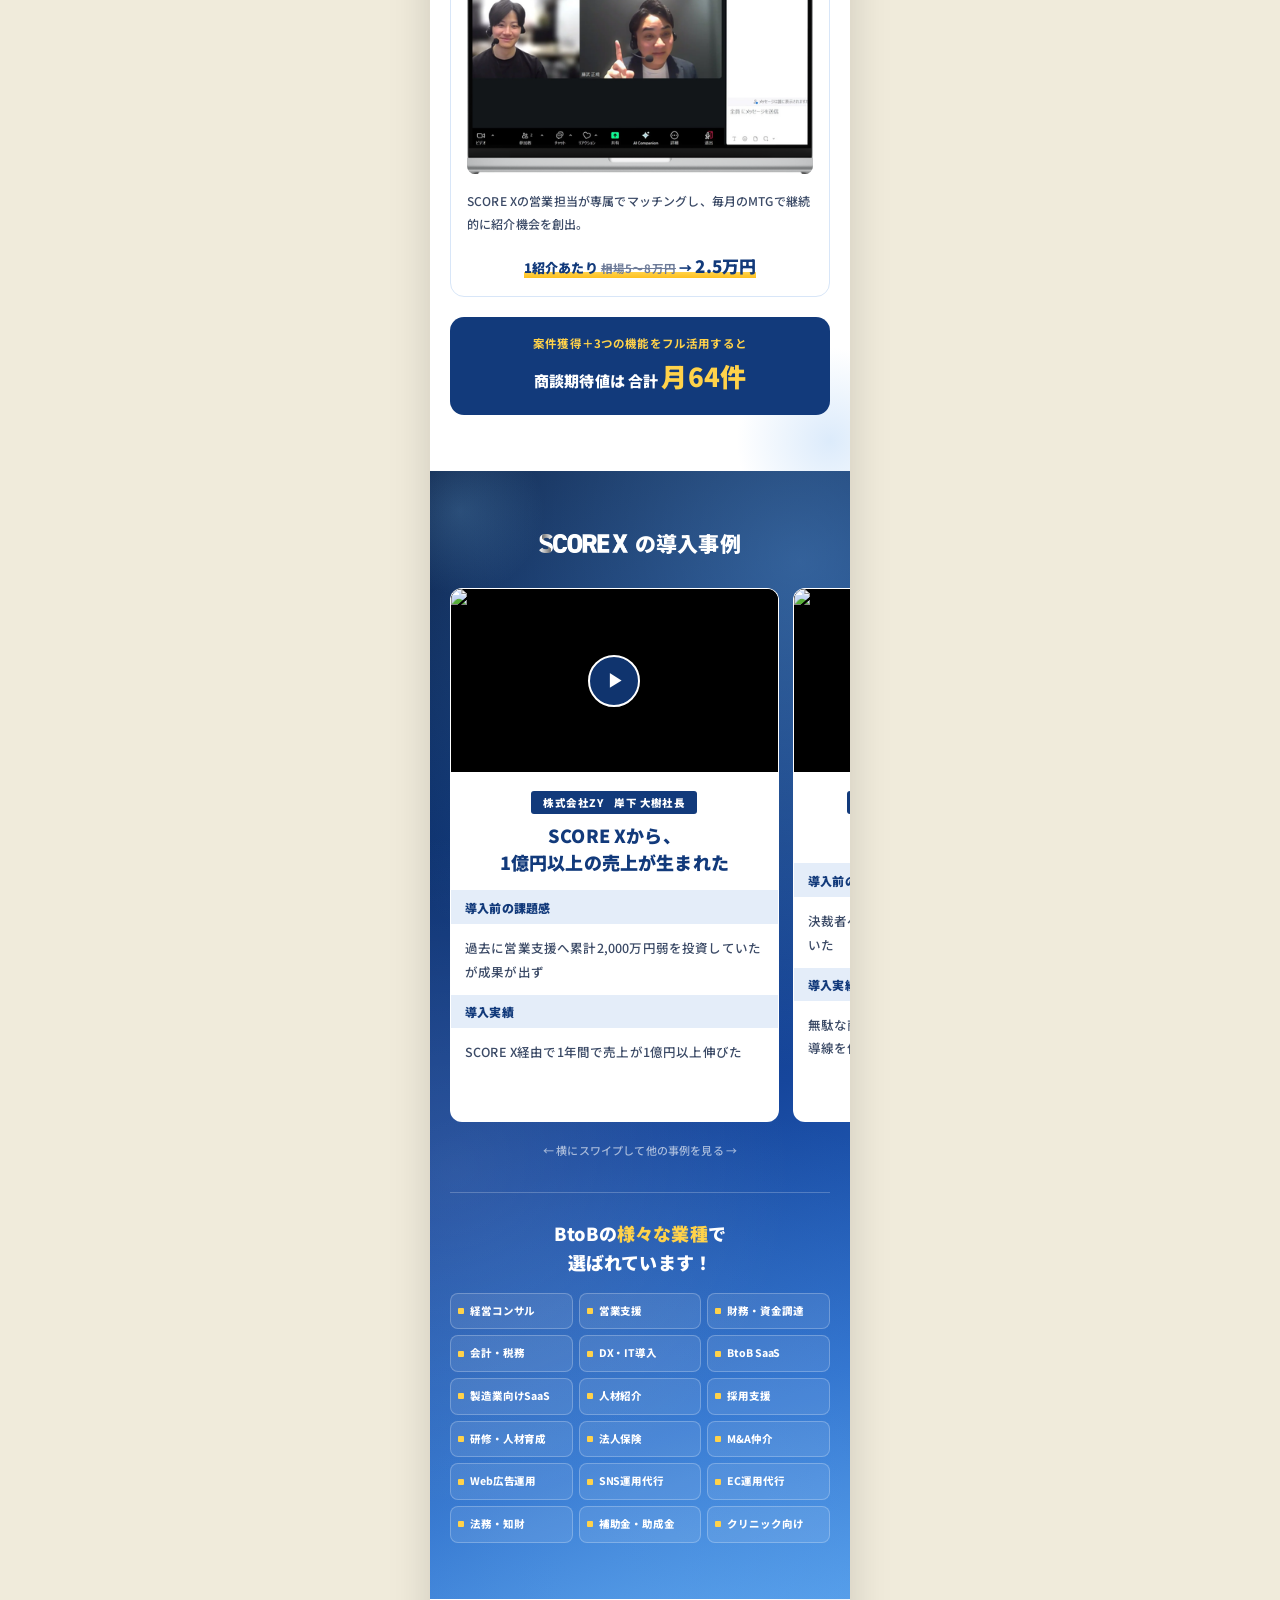
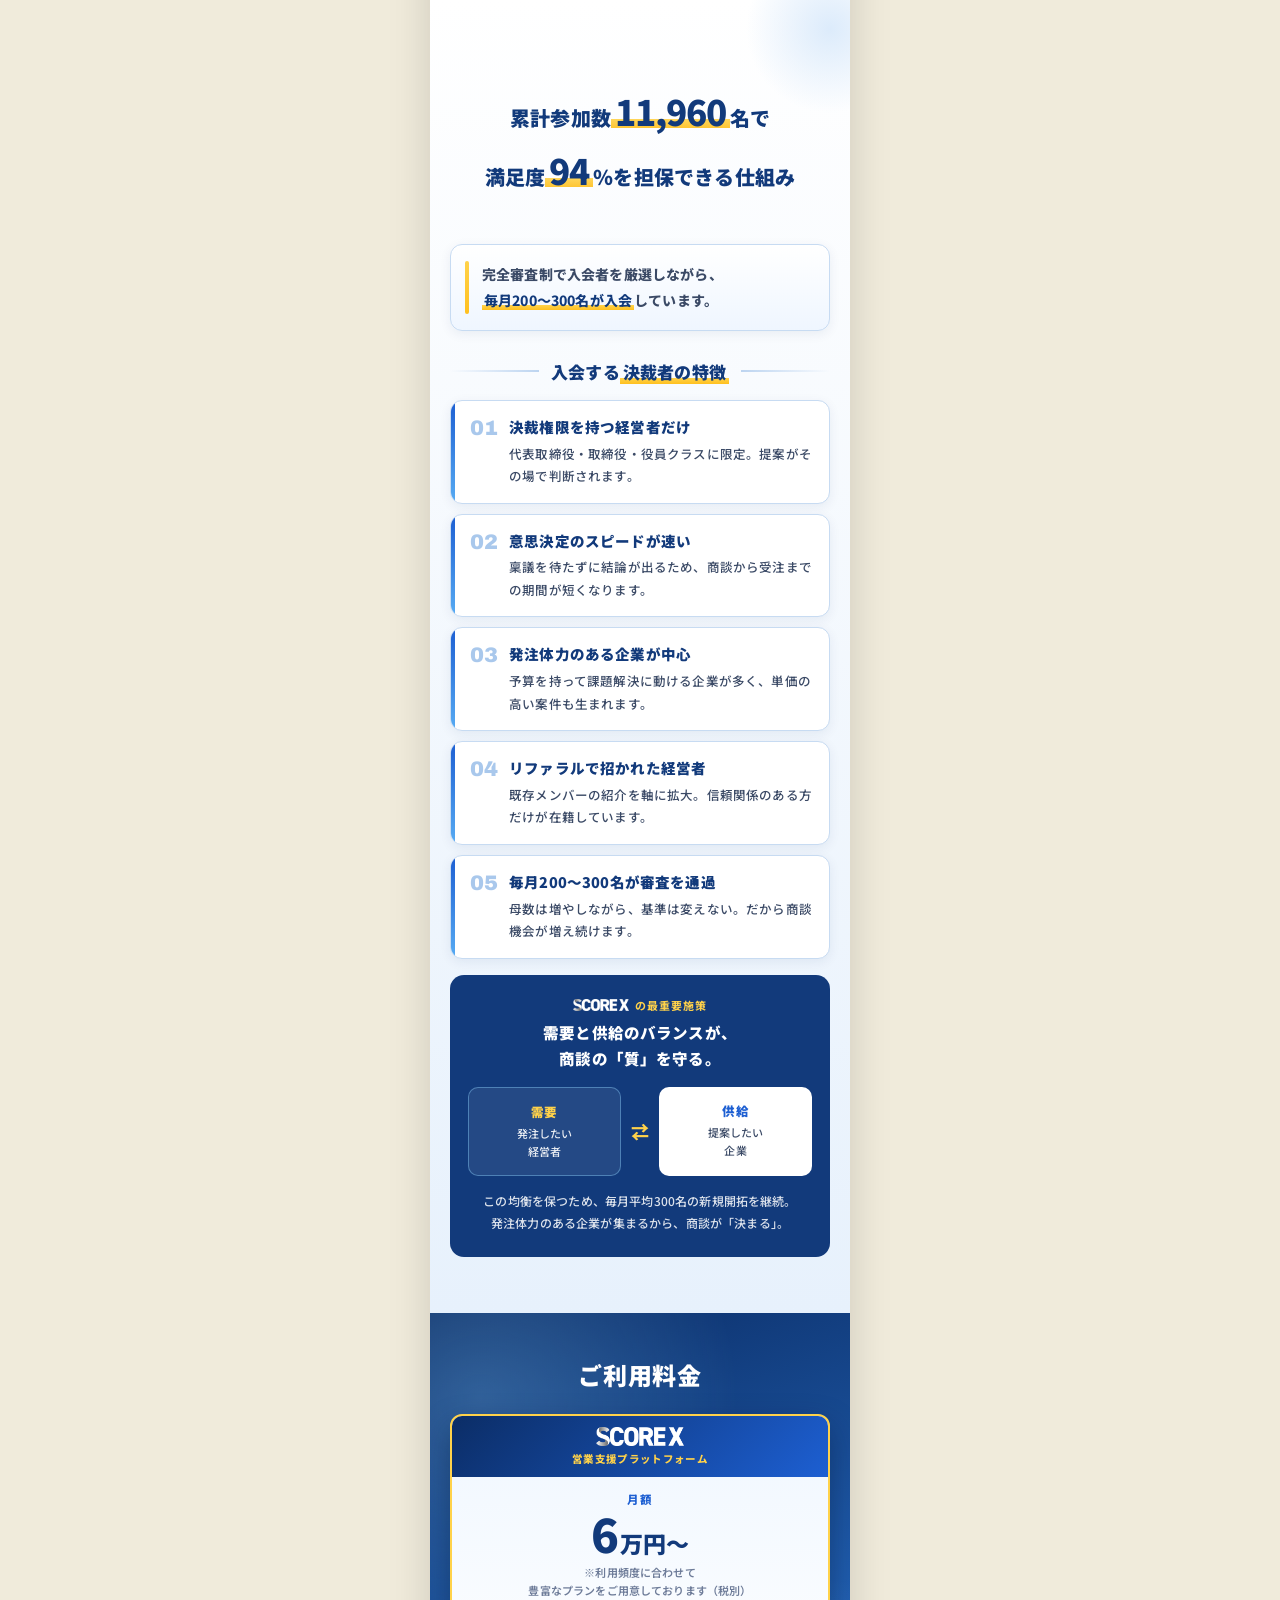
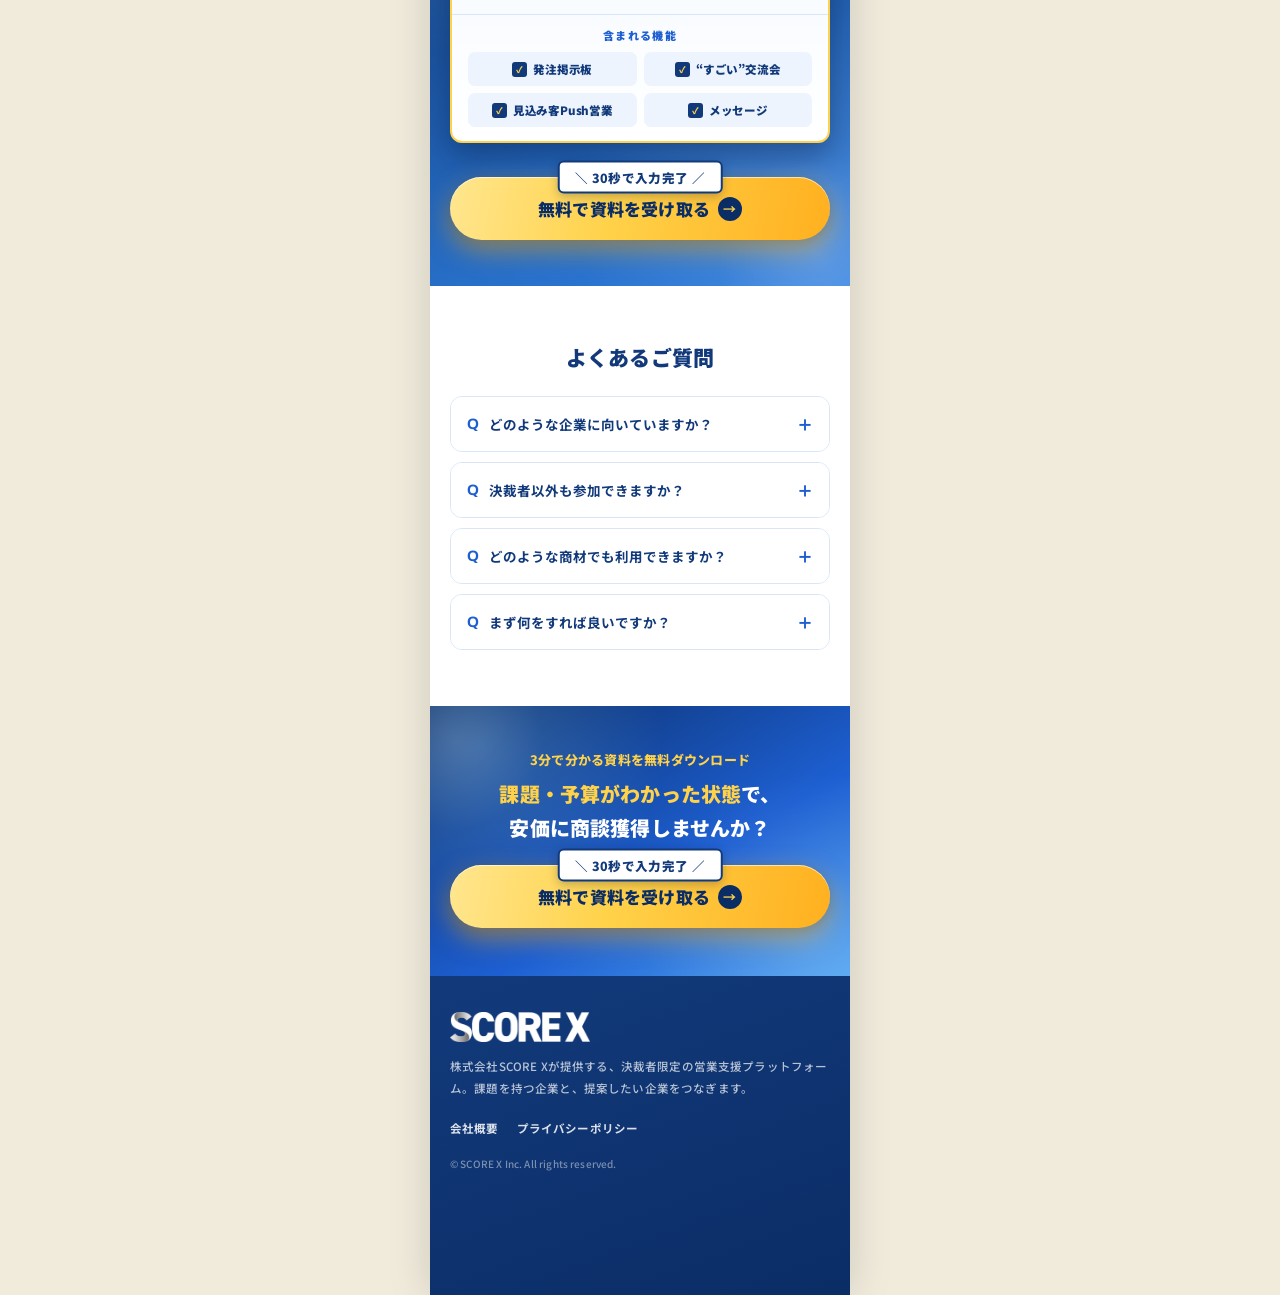
==== commit d687d67d: "Add two job-board cards to FV slider Co-Authored-By: Claude Opus 5 (1M context) <noreply@anthropic.c" ====
--- a/index.html
+++ b/index.html
@@ -52,11 +52,10 @@
       <p style="margin:0 0 22px;font-size:14.5px;line-height:1.95;font-weight:600;color:rgba(255,255,255,0.96)">課題を持つ企業と提案したい企業をつなぐ<br><strong style="color:#FFD24A;font-weight:900">月額6万円〜</strong>の営業支援プラットフォーム。</p>
       <!-- 案件デモスライド -->
       <div style="position:relative;border-radius:14px;background:rgba(0,0,0,0.5);border:1px solid rgba(255,255,255,0.25);padding:12px 0;margin-bottom:20px">
-        <div style="display:flex;gap:10px;overflow-x:auto;scroll-snap-type:x mandatory;padding:0 12px;-webkit-overflow-scrolling:touch">
-          <img src="https://drive.google.com/thumbnail?id=1TG11mM8Kn8bhSpyOTtDHSKRsHcesLa_C&amp;sz=w1000" alt="発注掲示板の画面" style="width:280px;border-radius:10px;flex-shrink:0;display:block;scroll-snap-align:center">
-          <img src="https://drive.google.com/thumbnail?id=1TG11mM8Kn8bhSpyOTtDHSKRsHcesLa_C&amp;sz=w1000" alt="発注掲示板の画面" style="width:280px;border-radius:10px;flex-shrink:0;display:block;scroll-snap-align:center">
-          <img src="https://drive.google.com/thumbnail?id=1TG11mM8Kn8bhSpyOTtDHSKRsHcesLa_C&amp;sz=w1000" alt="発注掲示板の画面" style="width:280px;border-radius:10px;flex-shrink:0;display:block;scroll-snap-align:center">
-          <img src="https://drive.google.com/thumbnail?id=1TG11mM8Kn8bhSpyOTtDHSKRsHcesLa_C&amp;sz=w1000" alt="発注掲示板の画面" style="width:280px;border-radius:10px;flex-shrink:0;display:block;scroll-snap-align:center">
+        <div style="display:flex;gap:10px;overflow-x:auto;scroll-snap-type:x proximity;padding:0 12px;-webkit-overflow-scrolling:touch">
+          <img src="https://drive.google.com/thumbnail?id=1TG11mM8Kn8bhSpyOTtDHSKRsHcesLa_C&amp;sz=w1000" alt="発注掲示板の画面" style="height:140px;width:auto;border-radius:10px;flex-shrink:0;display:block;scroll-snap-align:start">
+          <img src="img-board-sns.png" alt="SNS運用代行の募集案件" style="height:140px;width:auto;border-radius:10px;flex-shrink:0;display:block;scroll-snap-align:start">
+          <img src="img-board-recruit.png" alt="採用プラットフォーム開発の募集案件" style="height:140px;width:auto;border-radius:10px;flex-shrink:0;display:block;scroll-snap-align:start">
         </div>
         <p style="margin:8px 0 0;text-align:center;font-size:10px;color:rgba(255,255,255,0.65)">← 横にスワイプ →</p>
       </div>
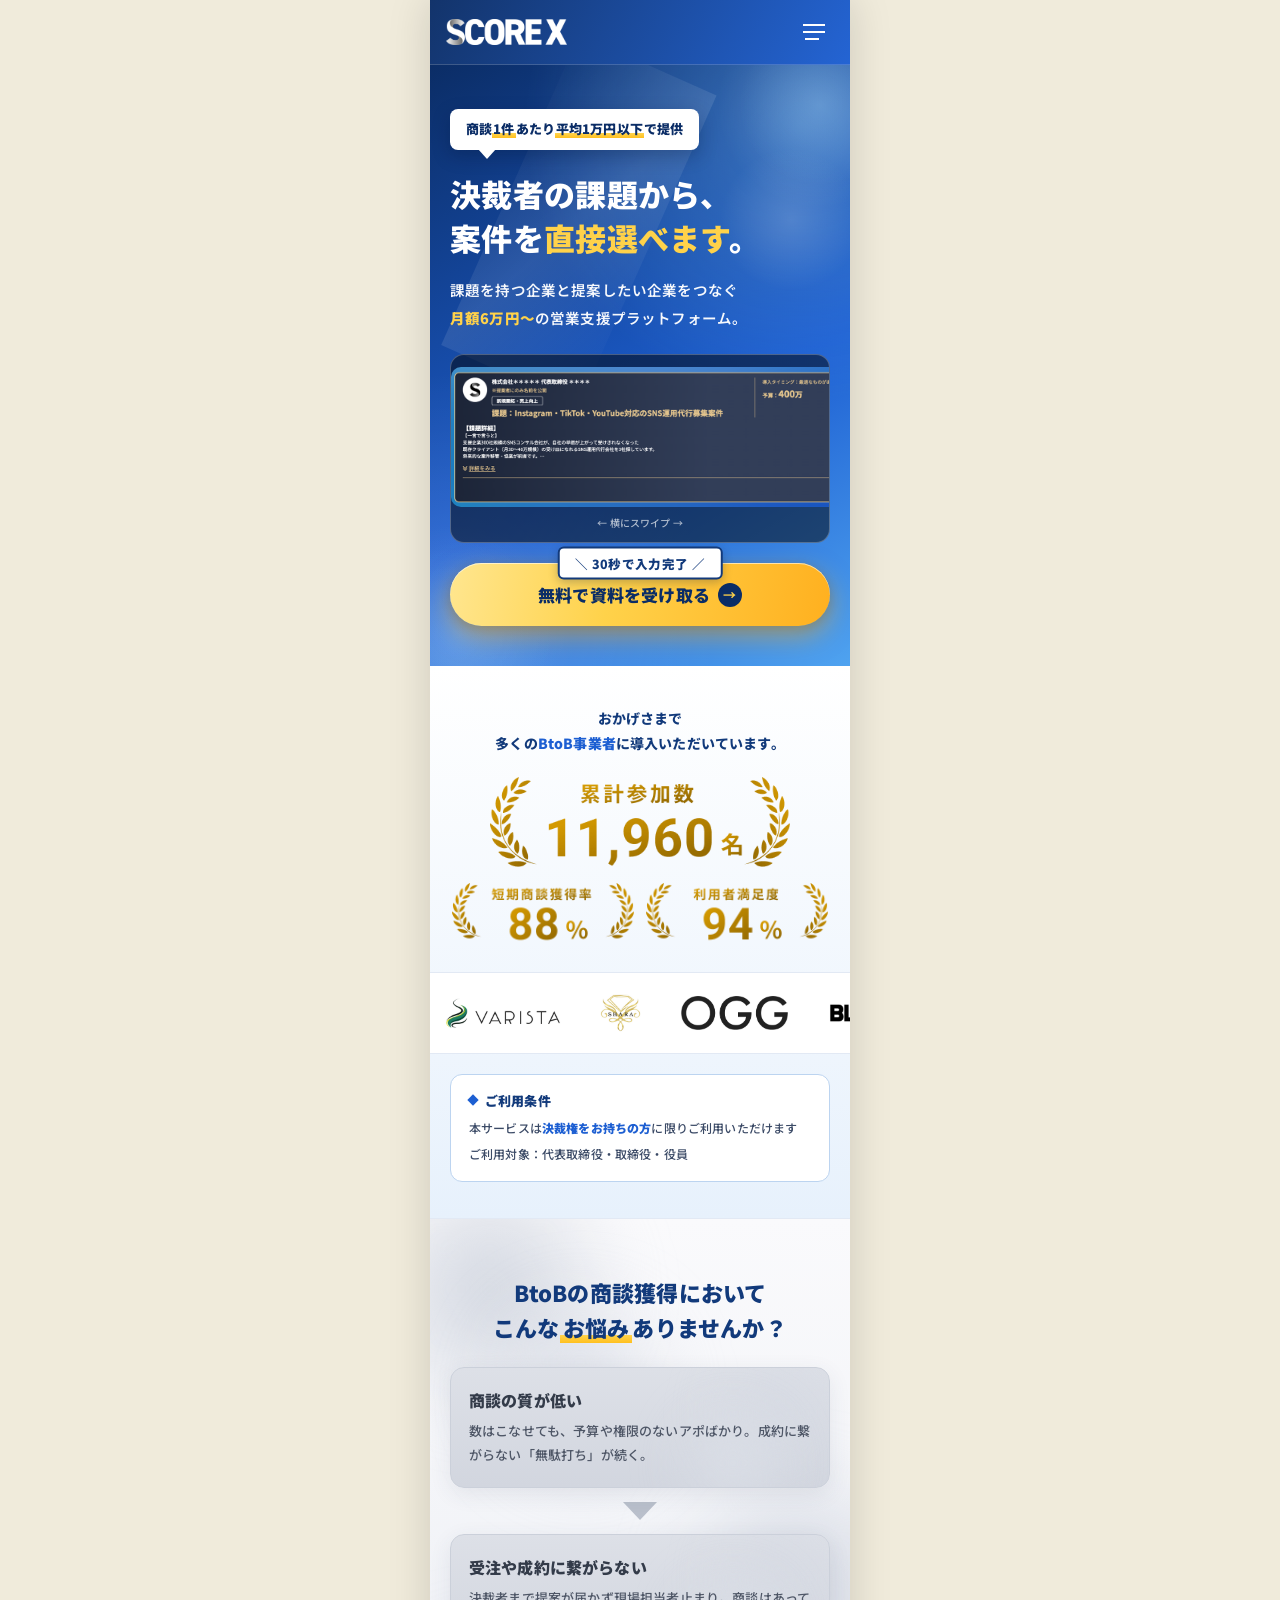
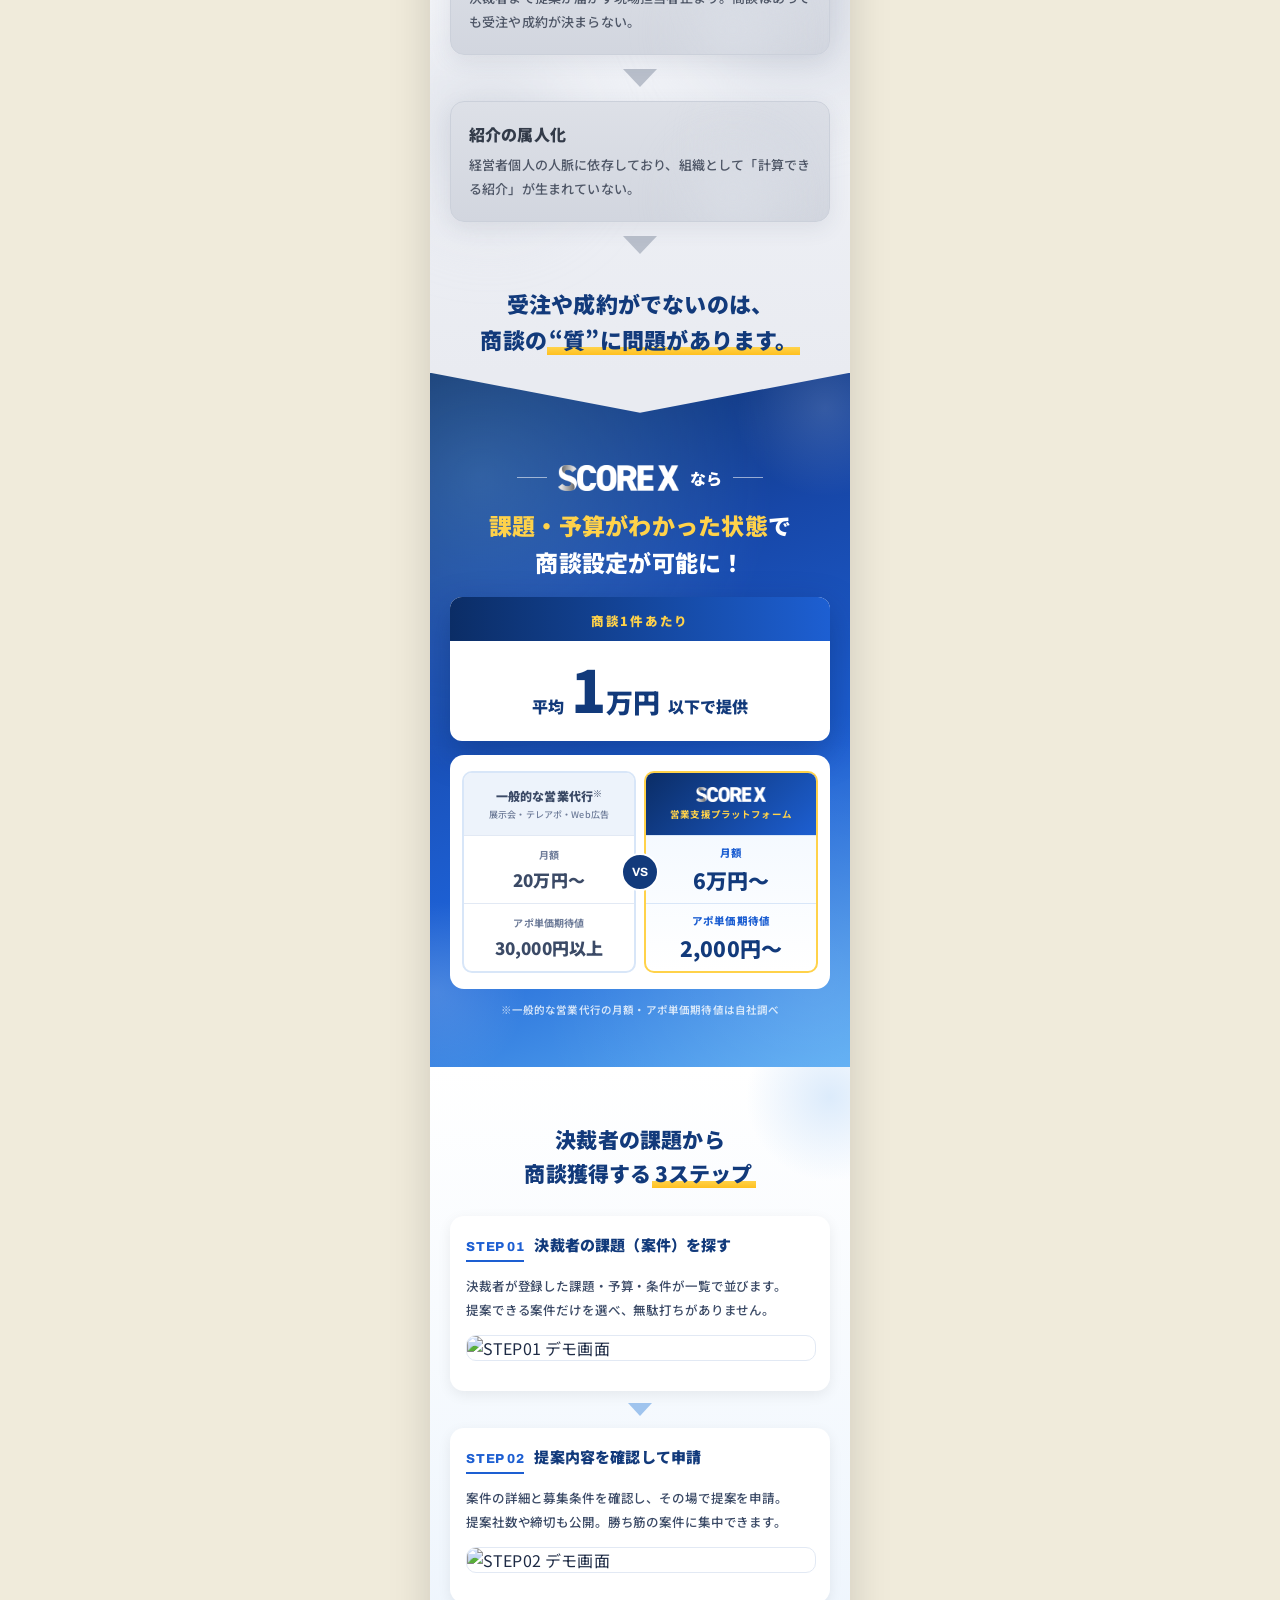
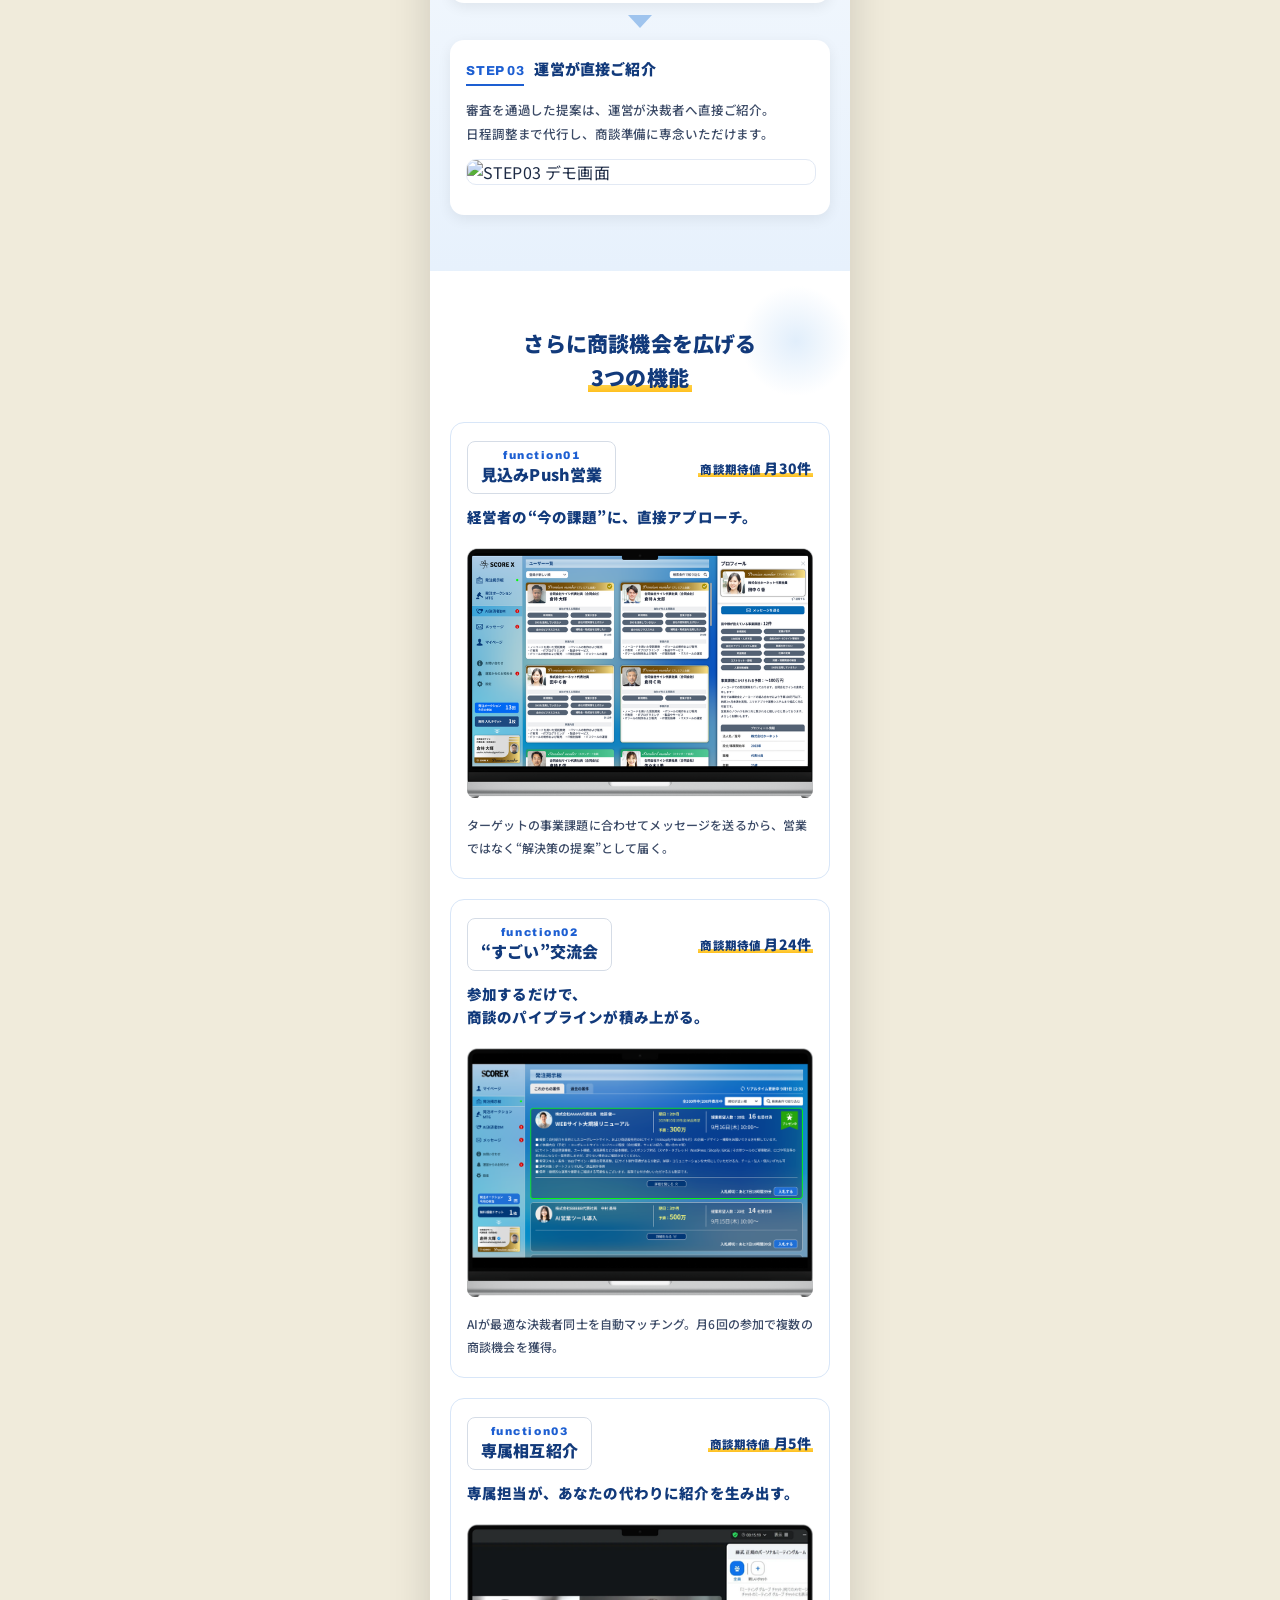
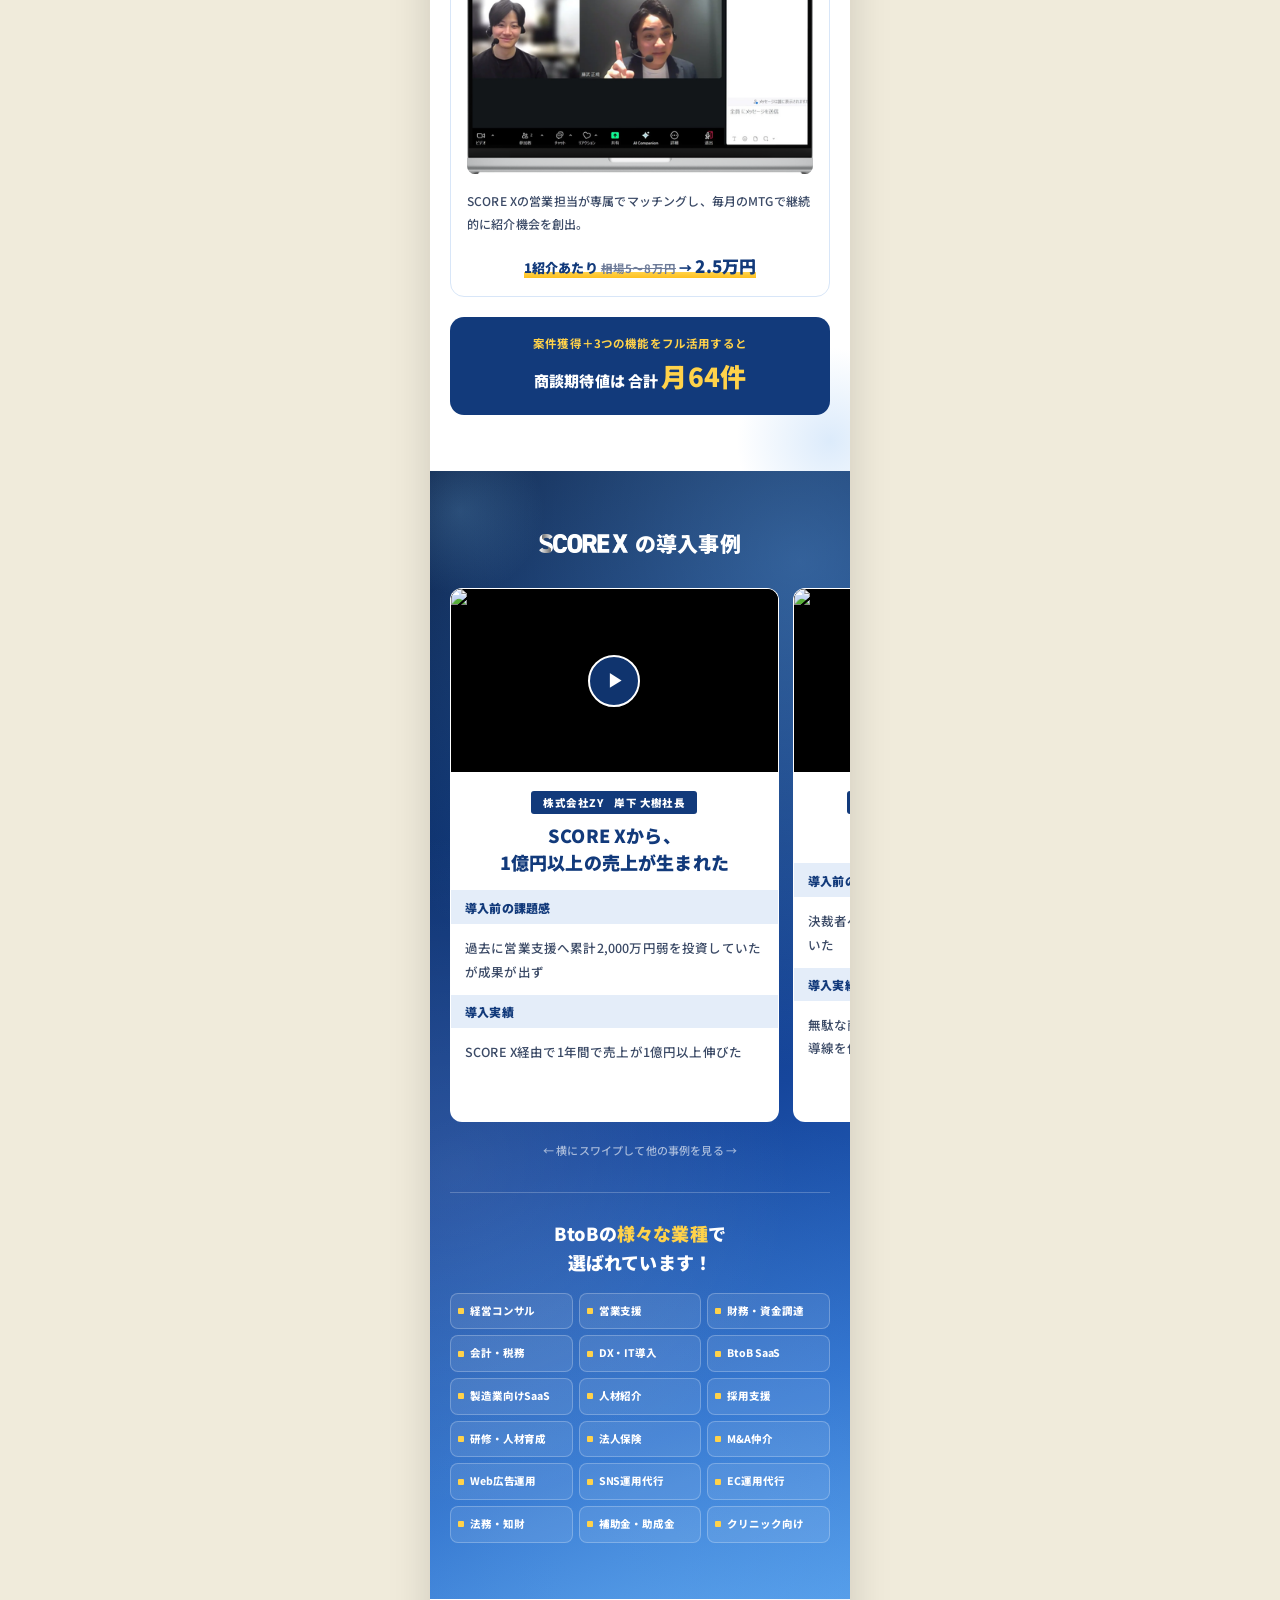
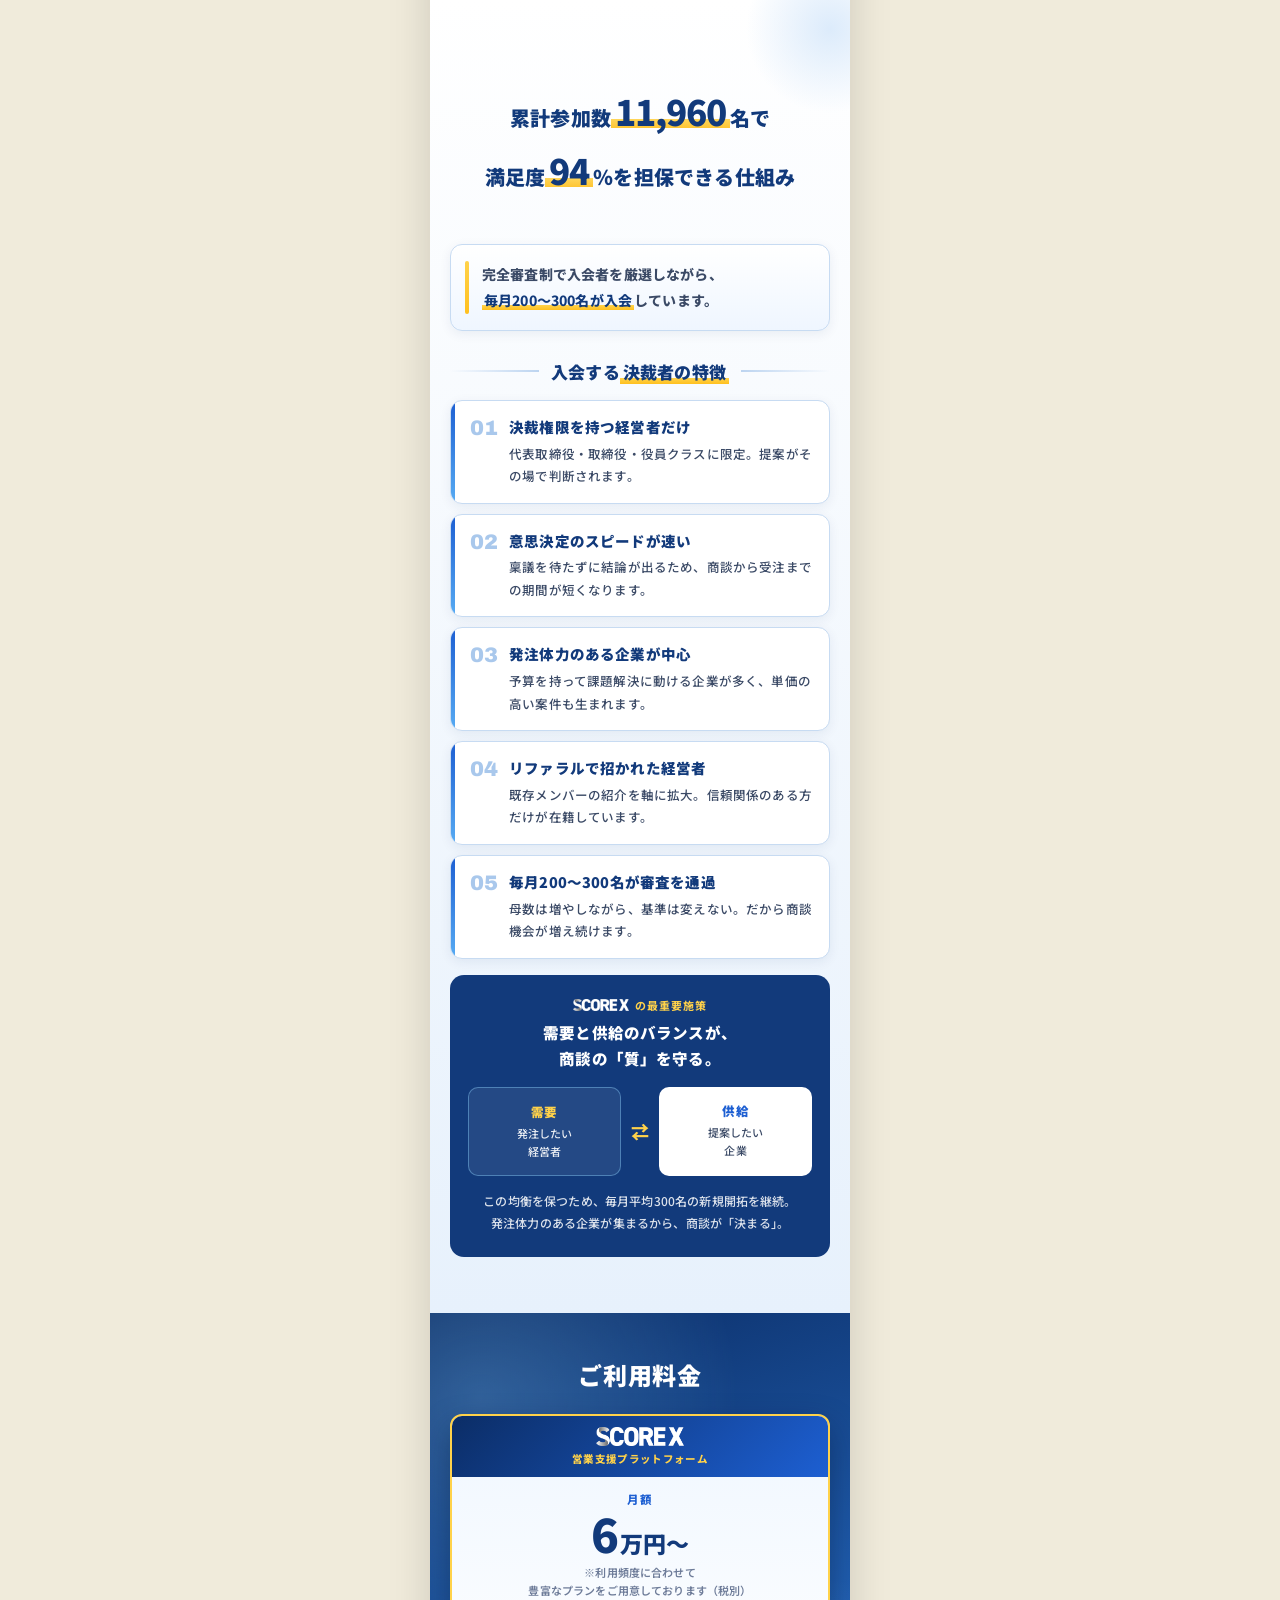
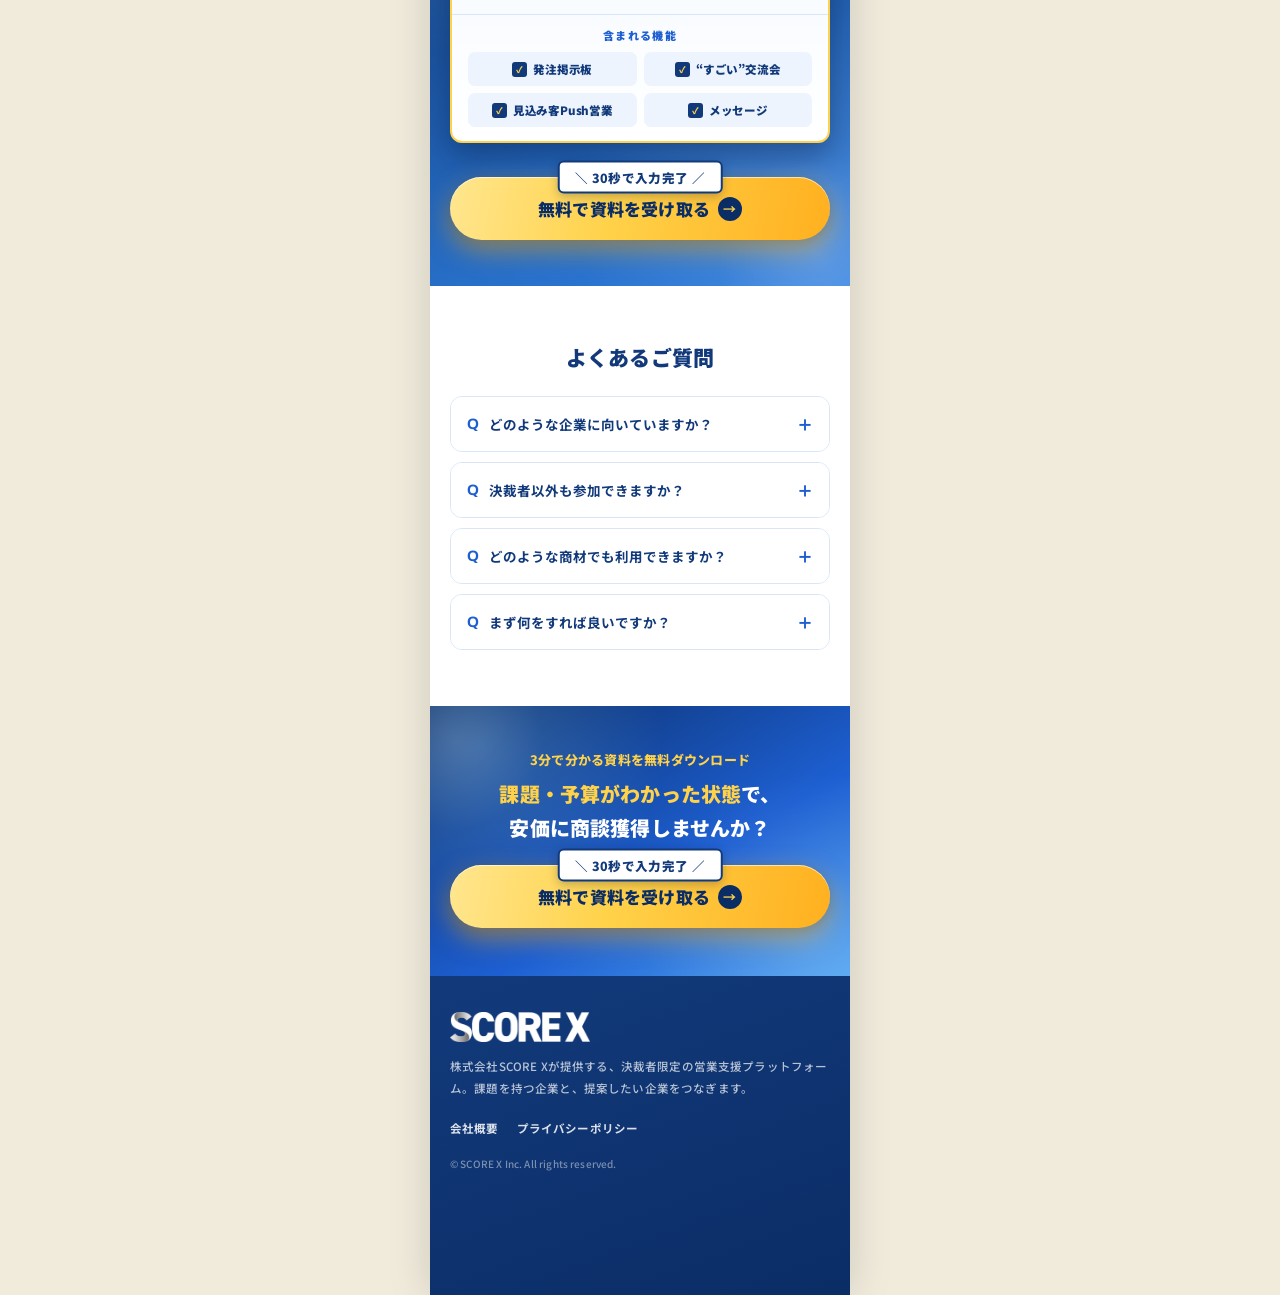
==== commit 74d4dd5e: "Drop legacy slide from FV slider Co-Authored-By: Claude Opus 5 (1M context) <noreply@anthropic.com>" ====
--- a/index.html
+++ b/index.html
@@ -53,7 +53,6 @@
       <!-- 案件デモスライド -->
       <div style="position:relative;border-radius:14px;background:rgba(0,0,0,0.5);border:1px solid rgba(255,255,255,0.25);padding:12px 0;margin-bottom:20px">
         <div style="display:flex;gap:10px;overflow-x:auto;scroll-snap-type:x proximity;padding:0 12px;-webkit-overflow-scrolling:touch">
-          <img src="https://drive.google.com/thumbnail?id=1TG11mM8Kn8bhSpyOTtDHSKRsHcesLa_C&amp;sz=w1000" alt="発注掲示板の画面" style="height:140px;width:auto;border-radius:10px;flex-shrink:0;display:block;scroll-snap-align:start">
           <img src="img-board-sns.png" alt="SNS運用代行の募集案件" style="height:140px;width:auto;border-radius:10px;flex-shrink:0;display:block;scroll-snap-align:start">
           <img src="img-board-recruit.png" alt="採用プラットフォーム開発の募集案件" style="height:140px;width:auto;border-radius:10px;flex-shrink:0;display:block;scroll-snap-align:start">
         </div>
